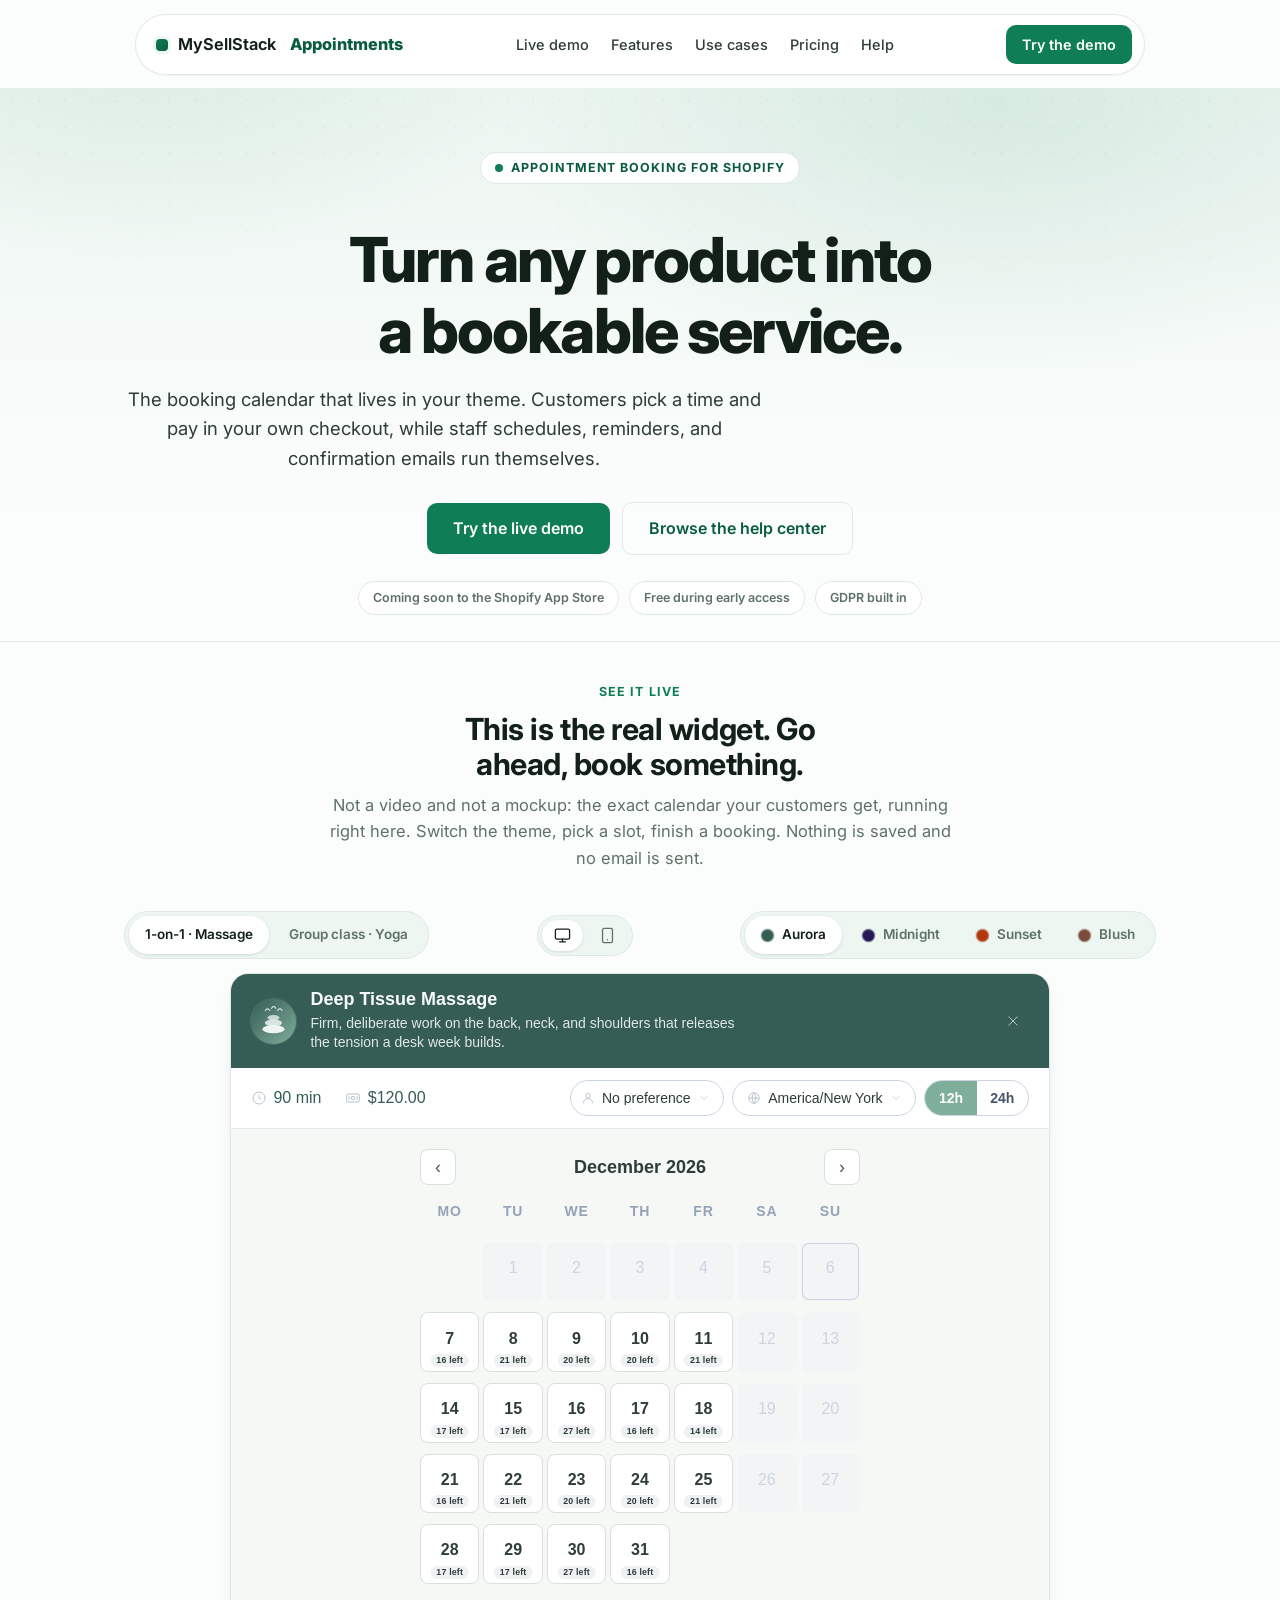
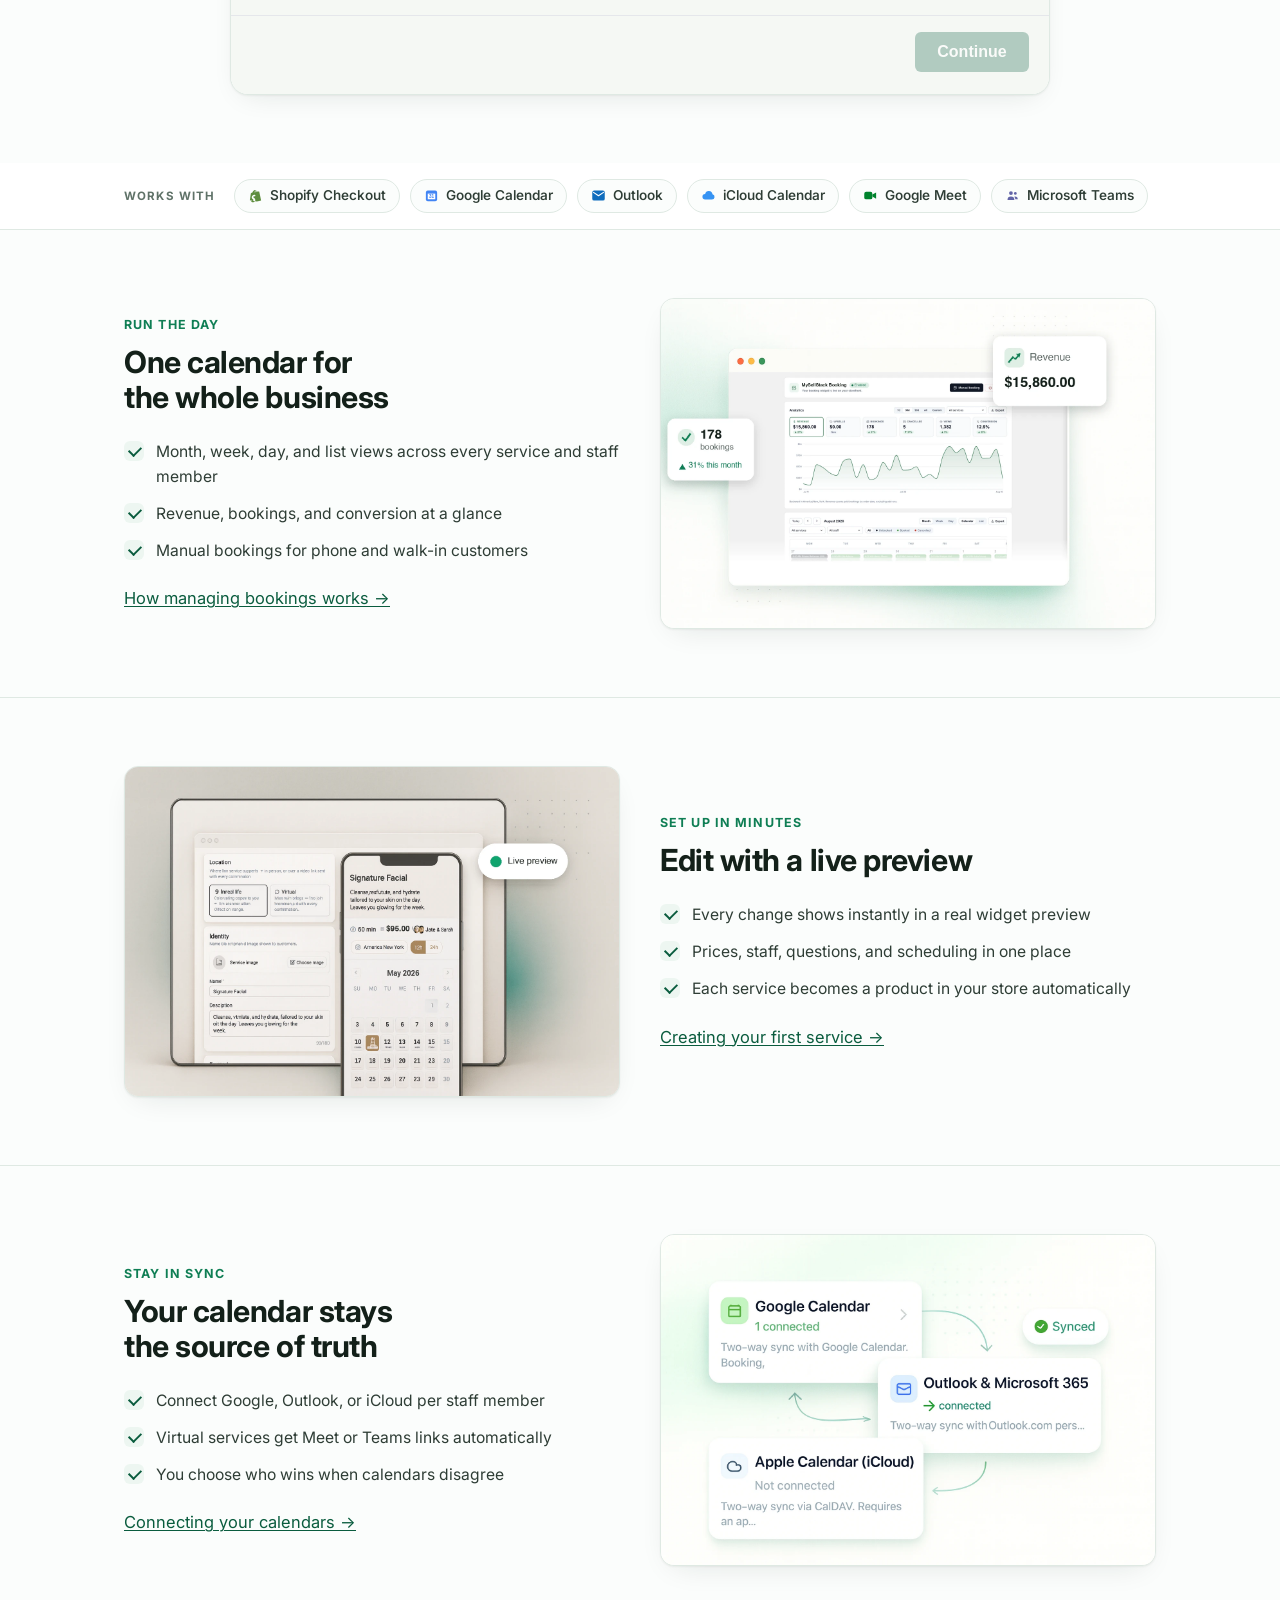
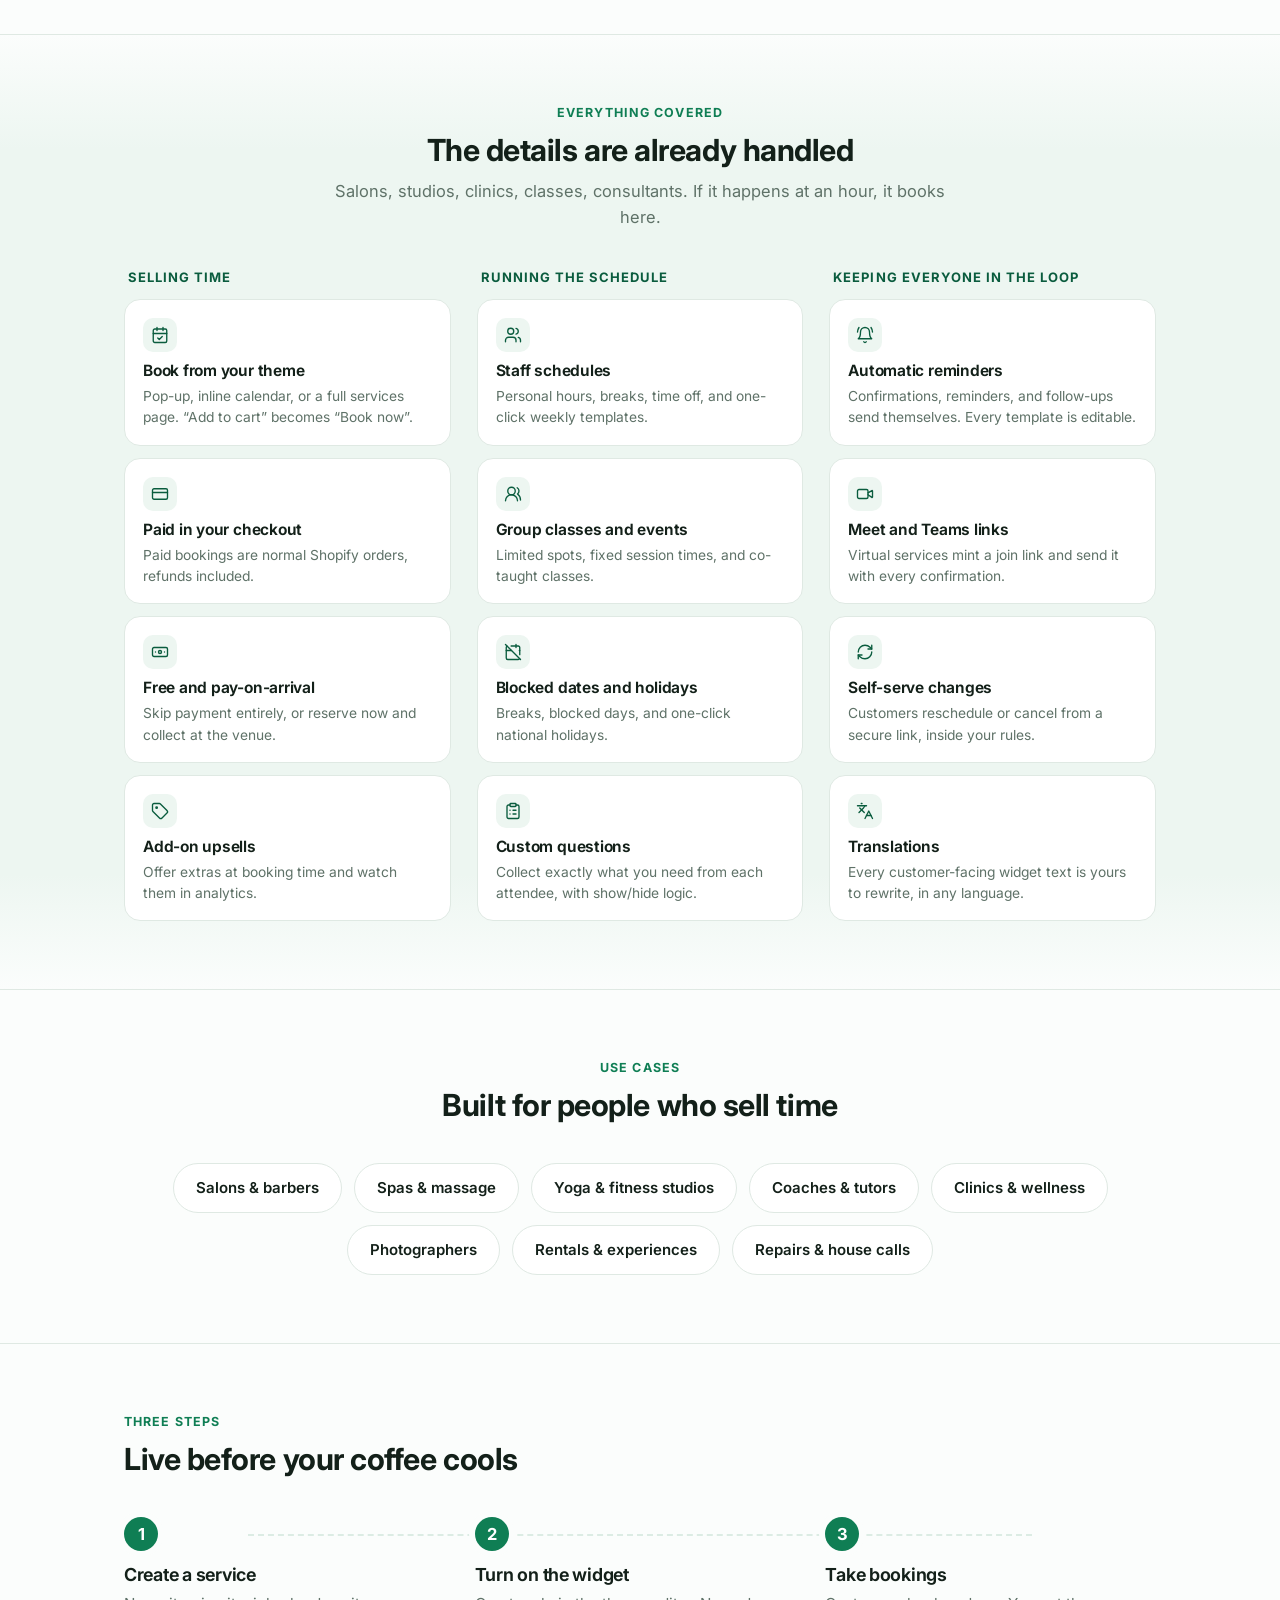
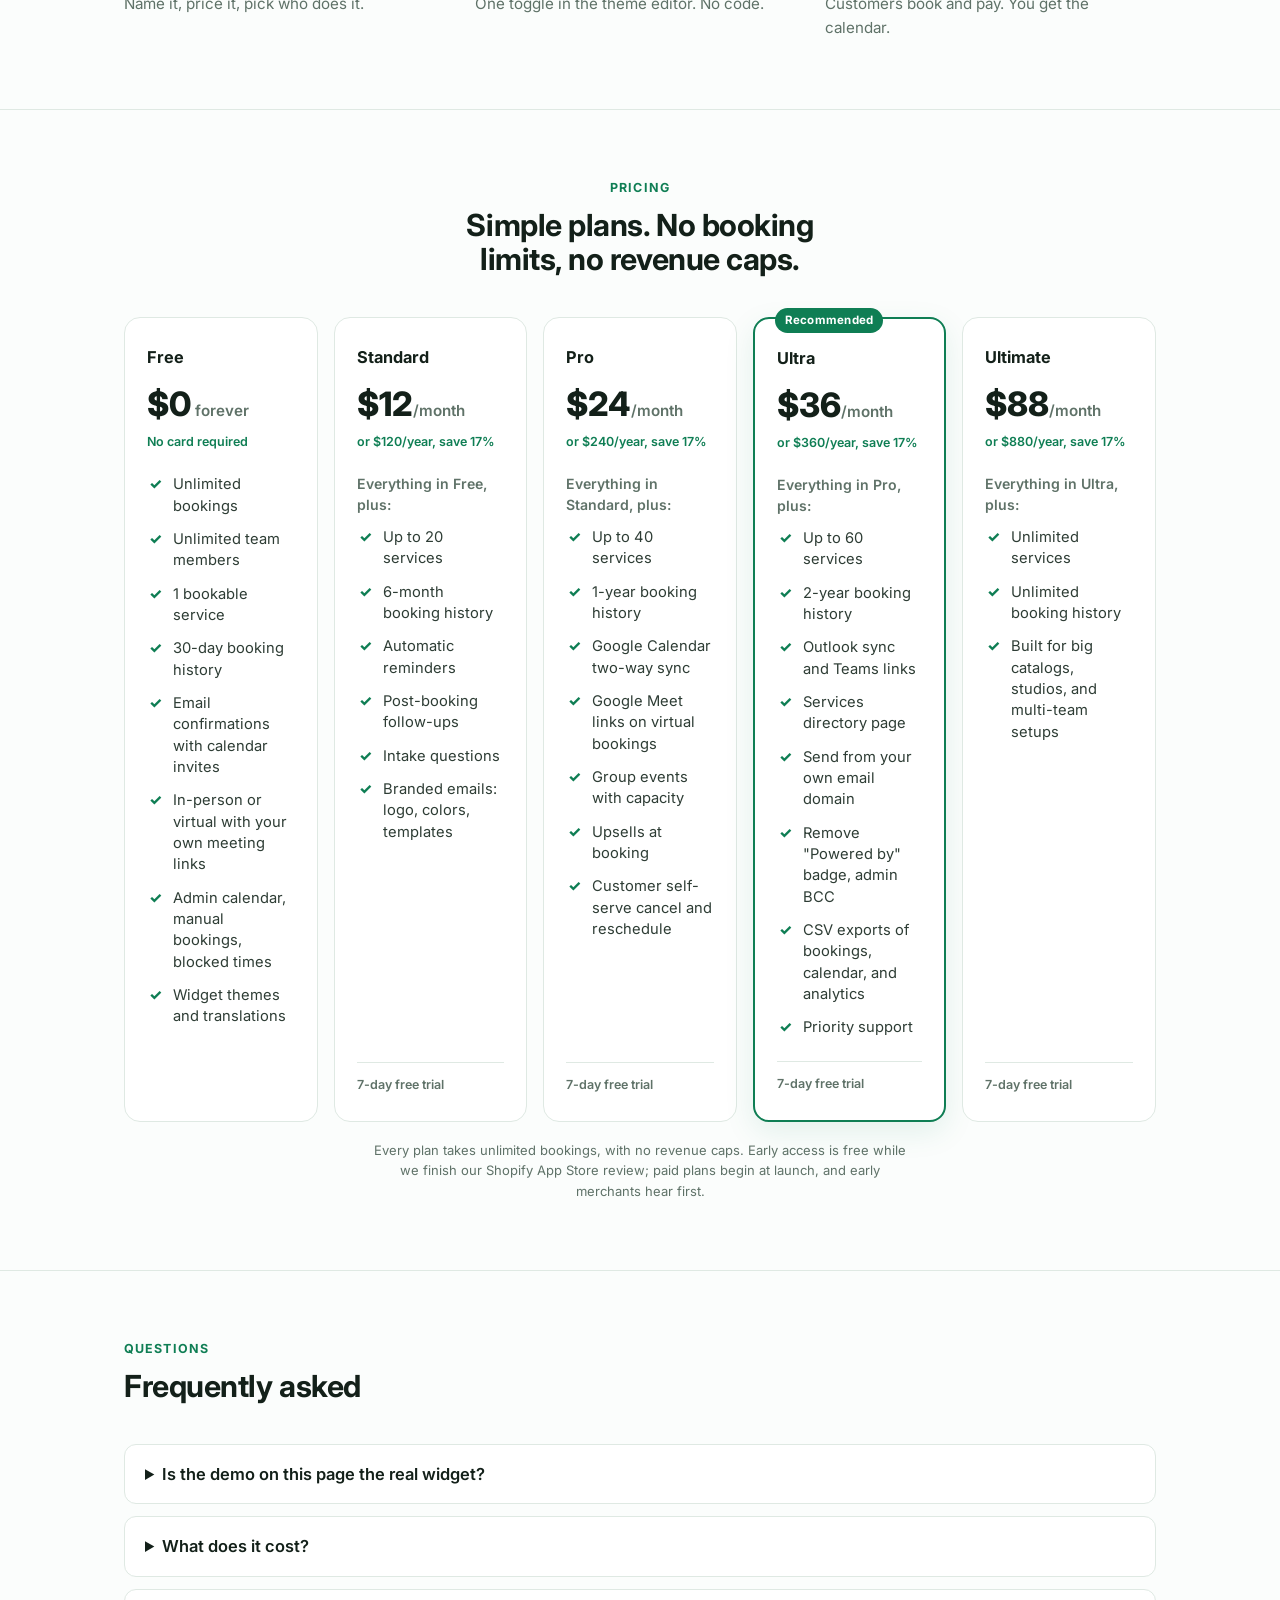
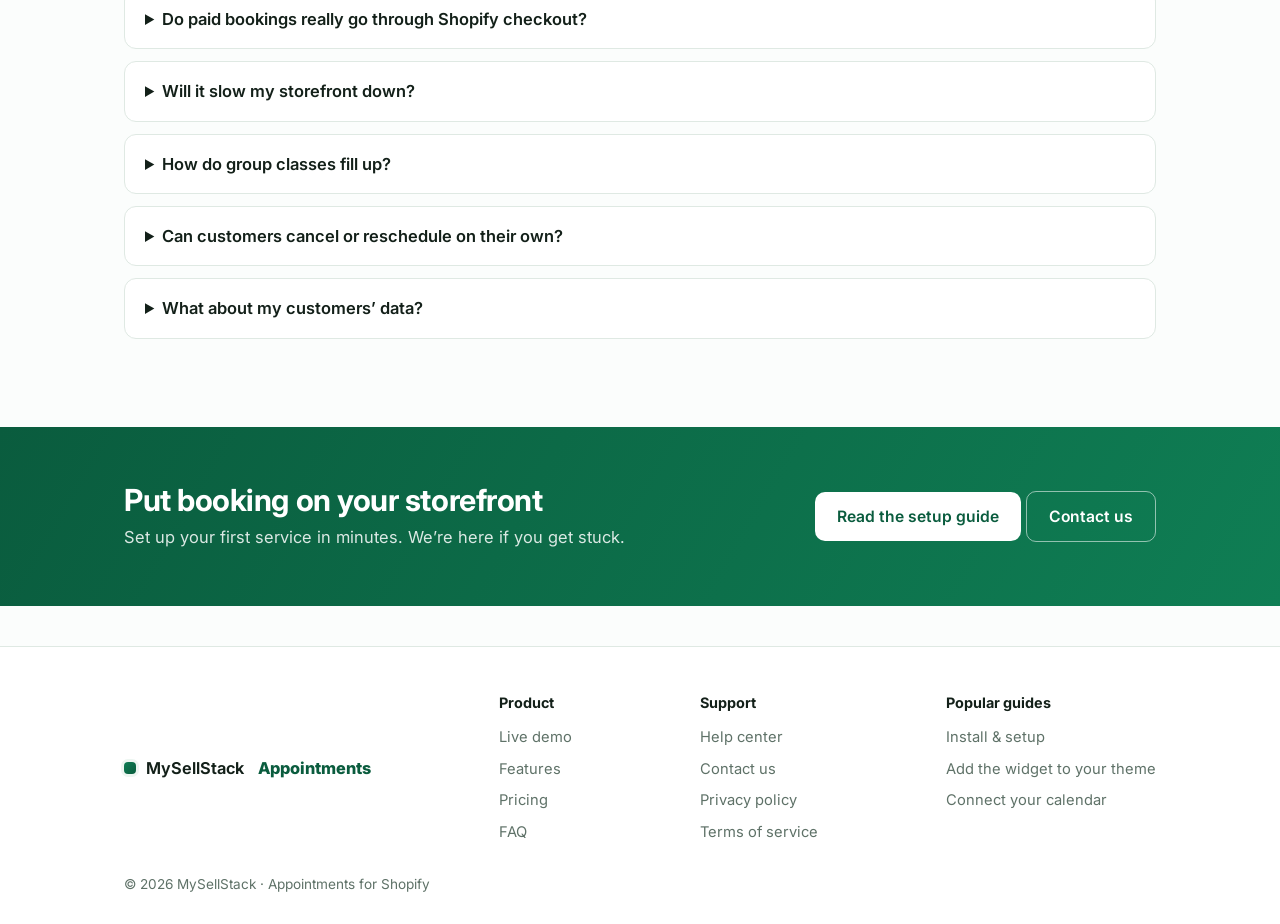
==== index.html @ ba2e63ad "Center the plans note; link Terms of service in every footer Co-Authored-By: Claude Fable 5 <noreply" ====
<!doctype html>
<html lang="en">
<head>
  <meta charset="utf-8">
  <meta name="viewport" content="width=device-width, initial-scale=1">
  <title>MySellStack Appointments · Appointment booking for Shopify</title>
  <meta name="description" content="Take appointment bookings right on your Shopify storefront. Try the live booking widget, switch themes, and see how services, staff, and reminders work together.">
  <meta property="og:type" content="website">
  <meta property="og:title" content="MySellStack Appointments · Appointment booking for Shopify">
  <meta property="og:description" content="Turn any product into a bookable service. Try the real booking widget live, right on the homepage.">
  <meta property="og:url" content="https://mysellstack.com/">
  <meta property="og:image" content="https://mysellstack.com/assets/home-hero-scene.webp">
  <meta name="twitter:card" content="summary_large_image">
  <link rel="icon" href="data:image/svg+xml,%3Csvg xmlns='http://www.w3.org/2000/svg' viewBox='0 0 64 64'%3E%3Crect width='64' height='64' rx='14' fill='%230f7e54'/%3E%3Crect x='14' y='16' width='36' height='34' rx='6' fill='white'/%3E%3Cpath d='M14 22a6 6 0 0 1 6-6h24a6 6 0 0 1 6 6v6H14z' fill='%23dcece4'/%3E%3Crect x='22' y='11' width='4' height='9' rx='2' fill='white'/%3E%3Crect x='38' y='11' width='4' height='9' rx='2' fill='white'/%3E%3Ccircle cx='36.5' cy='42.5' r='7.5' fill='%230f7e54'/%3E%3Cpath d='M32.8 42.6l2.6 2.6 4.6-5' stroke='white' stroke-width='2.4' stroke-linecap='round' stroke-linejoin='round' fill='none'/%3E%3C/svg%3E">
  <link rel="preconnect" href="https://fonts.googleapis.com">
  <link rel="preconnect" href="https://fonts.gstatic.com" crossorigin>
  <link rel="stylesheet" href="https://fonts.googleapis.com/css2?family=Inter:wght@400;500;650;700;800&display=swap">
  <script>document.documentElement.classList.add("js");</script>
  <link rel="stylesheet" href="css/site.css?v=2">
</head>
<body class="v3">

<header class="pill-nav" id="top">
  <div class="pill-nav-inner">
    <a class="brand" href="index.html"><span class="brand-dot"></span>MySellStack&nbsp;<b>Appointments</b></a>
    <nav class="pill-links">
      <a href="#demo">Live demo</a>
      <a href="#features">Features</a>
      <a href="#use-cases">Use cases</a>
      <a href="#pricing">Pricing</a>
      <a href="help/index.html">Help</a>
    </nav>
    <a class="btn btn-sm" href="#demo">Try the demo</a>
  </div>
</header>

<main>
  <section class="hero hero-center">
    <div class="wrap">
      <span class="eyebrow eyebrow-live"><span class="pulse"></span>Appointment booking for Shopify</span>
      <h1>Turn any product into<br>a bookable service.</h1>
      <p class="lede">
        The booking calendar that lives in your theme. Customers pick a time
        and pay in your own checkout, while staff schedules, reminders, and
        confirmation emails run themselves.
      </p>
      <div class="cta-row cta-center">
        <a class="btn btn-lg" href="#demo">Try the live demo</a>
        <a class="btn btn-ghost btn-lg" href="help/index.html">Browse the help center</a>
      </div>
      <div class="badge-row">
        <span class="badge-chip">Coming soon to the Shopify App Store</span>
        <span class="badge-chip">Free during early access</span>
        <span class="badge-chip">GDPR built in</span>
      </div>
    </div>
  </section>

  <section class="section demo-section" id="demo">
    <div class="wrap">
      <div class="section-head section-head-center reveal">
        <div class="kicker">See it live</div>
        <h2>This is the real widget. Go ahead, book something.</h2>
        <p>Not a video and not a mockup: the exact calendar your customers
           get, running right here. Switch the theme, pick a slot, finish a
           booking. Nothing is saved and no email is sent.</p>
      </div>

      <div class="demo-controls reveal">
        <div class="demo-tabs" role="group" aria-label="Demo service">
          <button type="button" class="demo-tab is-active" aria-pressed="true" data-demo-product="15000934023279">
            1-on-1 · Massage
          </button>
          <button type="button" class="demo-tab" aria-pressed="false" data-demo-product="14988618661999">
            Group class · Yoga
          </button>
        </div>
        <div class="view-toggle" role="group" aria-label="Preview width">
          <button type="button" class="view-btn is-active" aria-pressed="true" aria-label="Desktop width" data-demo-view="desktop">
            <svg viewBox="0 0 24 24" fill="none" stroke="currentColor" stroke-width="1.8" stroke-linecap="round" stroke-linejoin="round"><rect x="2" y="3" width="20" height="14" rx="2"/><path d="M8 21h8M12 17v4"/></svg>
          </button>
          <button type="button" class="view-btn" aria-pressed="false" aria-label="Phone width" data-demo-view="mobile">
            <svg viewBox="0 0 24 24" fill="none" stroke="currentColor" stroke-width="1.8" stroke-linecap="round" stroke-linejoin="round"><rect x="5" y="2" width="14" height="20" rx="2"/><path d="M12 18h.01"/></svg>
          </button>
        </div>
        <div class="demo-themes" role="group" aria-label="Widget theme">
          <button type="button" class="theme-pill is-active" aria-pressed="true" data-demo-theme="aurora">
            <span class="swatch" style="background:#355C55"></span>Aurora
          </button>
          <button type="button" class="theme-pill" aria-pressed="false" data-demo-theme="midnight">
            <span class="swatch" style="background:#251A55"></span>Midnight
          </button>
          <button type="button" class="theme-pill" aria-pressed="false" data-demo-theme="sunset">
            <span class="swatch" style="background:#B4380D"></span>Sunset
          </button>
          <button type="button" class="theme-pill" aria-pressed="false" data-demo-theme="blush">
            <span class="swatch" style="background:#7A4A3B"></span>Blush
          </button>
        </div>
      </div>

      <div class="demo-stage reveal" id="demo-stage">
        <noscript><p class="demo-note" style="padding:40px 20px">The live demo
           needs JavaScript. Everything else on this page works without it.</p></noscript>
        <iframe id="demo-frame" src="demo/frame.html?theme=aurora&amp;product=15000934023279"
          title="Live booking widget demo" loading="lazy" scrolling="no"></iframe>
      </div>
    </div>
  </section>

  <div class="trust">
    <div class="wrap trust-row">
      <span class="trust-label">Works with</span>
      <span class="chip"><svg viewBox="0 0 24 24" fill="#5E8E3E"><path d="M15.5 5.5c-.2-.1-.4-.1-.6 0l-.9.3C13.6 4.2 12.6 3 11.2 3 9.1 3 7.6 5.3 7 7.3l-1.8.6c-.5.2-.6.3-.7.9L3 19.5 14.3 21.7 21 20 18 5.9c0-.2-.2-.4-.5-.4h-.7l-1.3.1zM12.9 6.2l-1.6.5c.3-1 .9-2.1 1.6-2.1.3 0 .5.2.7.5-.3.3-.5.7-.7 1.1zm-1.7-1.7c.2-.2.4-.3.6-.3.9 0 1.4.9 1.7 2.2l-2.9.9c.1-1 .3-2.1.6-2.8zM12 11.2l-.8 2.5s-.7-.4-1.6-.3c-1.3.1-1.3.9-1.3 1.1 0 1.2 3.2 1.7 3.4 4.5.1 2.2-1.2 3.7-3.1 3.9-2.3.1-3.5-1.2-3.5-1.2l.5-2.1s1.3 1 2.3.9c.7 0 .9-.6.9-.9 0-1.6-2.6-1.7-2.8-4.3-.1-2.2 1.3-4.4 4.4-4.6 1.2-.1 1.6.5 1.6.5z"/></svg>Shopify Checkout</span>
      <span class="chip"><svg viewBox="0 0 24 24"><rect x="3" y="4" width="18" height="17" rx="3" fill="#4285F4"/><rect x="6" y="9" width="12" height="9" fill="#fff"/><text x="12" y="16.4" font-family="Arial, sans-serif" font-size="7.4" font-weight="bold" fill="#4285F4" text-anchor="middle">31</text></svg>Google Calendar</span>
      <span class="chip"><svg viewBox="0 0 24 24"><rect x="2" y="4" width="20" height="16" rx="3" fill="#0F6CBD"/><path d="m4 7 8 5.5L20 7" stroke="#fff" stroke-width="1.7" fill="none" stroke-linecap="round" stroke-linejoin="round"/></svg>Outlook</span>
      <span class="chip"><svg viewBox="0 0 24 24" fill="#3693F3"><path d="M18.4 10.1A6 6 0 0 0 6.6 9.4 4.5 4.5 0 0 0 7 18.4h10.5a4.2 4.2 0 0 0 .9-8.3z"/></svg>iCloud Calendar</span>
      <span class="chip"><svg viewBox="0 0 24 24"><rect x="2" y="6" width="13" height="12" rx="3" fill="#00832D"/><path d="M15 10.5 21 7v10l-6-3.5z" fill="#00832D"/></svg>Google Meet</span>
      <span class="chip"><svg viewBox="0 0 24 24" fill="#6264A7"><circle cx="9.5" cy="8" r="3"/><circle cx="16.5" cy="8.6" r="2.2"/><path d="M4 19a5.5 5.5 0 0 1 11 0zM15.9 13.5a4.6 4.6 0 0 1 4.6 4.6h-4a7 7 0 0 0-1.6-4.2 4.6 4.6 0 0 1 1-.4z"/></svg>Microsoft Teams</span>
    </div>
  </div>

  <section class="section" id="tour">
    <div class="wrap grid-2 reveal">
      <div>
        <div class="kicker">Run the day</div>
        <h2>One calendar for the whole business</h2>
        <ul class="checks">
          <li>Month, week, day, and list views across every service and staff member</li>
          <li>Revenue, bookings, and conversion at a glance</li>
          <li>Manual bookings for phone and walk-in customers</li>
        </ul>
        <p><a href="help/manage-bookings.html">How managing bookings works →</a></p>
      </div>
      <figure class="shot">
        <img src="assets/home-dashboard-scene.webp" alt="The admin dashboard in a browser window showing revenue analytics, with floating revenue and bookings stat cards" width="1536" height="1024" loading="lazy">
      </figure>
    </div>
  </section>

  <section class="section">
    <div class="wrap grid-2 reveal">
      <figure class="shot">
        <img src="assets/home-editor-scene.webp" alt="The service editor with the live storefront preview shown on a phone beside it" width="1536" height="1024" loading="lazy">
      </figure>
      <div>
        <div class="kicker">Set up in minutes</div>
        <h2>Edit with a live preview</h2>
        <ul class="checks">
          <li>Every change shows instantly in a real widget preview</li>
          <li>Prices, staff, questions, and scheduling in one place</li>
          <li>Each service becomes a product in your store automatically</li>
        </ul>
        <p><a href="help/create-a-service.html">Creating your first service →</a></p>
      </div>
    </div>
  </section>

  <section class="section">
    <div class="wrap grid-2 reveal">
      <div>
        <div class="kicker">Stay in sync</div>
        <h2>Your calendar stays the source of truth</h2>
        <ul class="checks">
          <li>Connect Google, Outlook, or iCloud per staff member</li>
          <li>Virtual services get Meet or Teams links automatically</li>
          <li>You choose who wins when calendars disagree</li>
        </ul>
        <p><a href="help/connect-calendars.html">Connecting your calendars →</a></p>
      </div>
      <figure class="shot">
        <img src="assets/home-integrations-scene.webp" alt="Google, Microsoft and Apple calendar connection cards linked by two-way sync arrows" width="1536" height="1024" loading="lazy">
      </figure>
    </div>
  </section>

  <section class="section section-tinted" id="features">
    <div class="wrap">
      <div class="section-head section-head-center reveal">
        <div class="kicker">Everything covered</div>
        <h2>The details are already handled</h2>
        <p>Salons, studios, clinics, classes, consultants. If it happens at an
           hour, it books here.</p>
      </div>
      <div class="tile-groups reveal">
        <div class="tile-group">
          <h3 class="group-title">Selling time</h3>
          <div class="tile"><span class="t-icon"><svg viewBox="0 0 24 24" fill="none" stroke="currentColor" stroke-width="1.8" stroke-linecap="round" stroke-linejoin="round"><rect x="3" y="4" width="18" height="18" rx="2"/><path d="M16 2v4M8 2v4M3 10h18"/><path d="m9 16 2 2 4-4"/></svg></span><h3>Book from your theme</h3><p>Pop-up, inline calendar, or a full services page. “Add to cart” becomes “Book now”.</p></div>
          <div class="tile"><span class="t-icon"><svg viewBox="0 0 24 24" fill="none" stroke="currentColor" stroke-width="1.8" stroke-linecap="round" stroke-linejoin="round"><rect x="2" y="5" width="20" height="14" rx="2"/><path d="M2 10h20"/></svg></span><h3>Paid in your checkout</h3><p>Paid bookings are normal Shopify orders, refunds included.</p></div>
          <div class="tile"><span class="t-icon"><svg viewBox="0 0 24 24" fill="none" stroke="currentColor" stroke-width="1.8" stroke-linecap="round" stroke-linejoin="round"><rect x="2" y="6" width="20" height="12" rx="2"/><circle cx="12" cy="12" r="2"/><path d="M6 12h.01M18 12h.01"/></svg></span><h3>Free and pay-on-arrival</h3><p>Skip payment entirely, or reserve now and collect at the venue.</p></div>
          <div class="tile"><span class="t-icon"><svg viewBox="0 0 24 24" fill="none" stroke="currentColor" stroke-width="1.8" stroke-linecap="round" stroke-linejoin="round"><path d="M12.586 2.586A2 2 0 0 0 11.172 2H4a2 2 0 0 0-2 2v7.172a2 2 0 0 0 .586 1.414l8.704 8.704a2.426 2.426 0 0 0 3.42 0l6.58-6.58a2.426 2.426 0 0 0 0-3.42z"/><circle cx="7.5" cy="7.5" r="1"/></svg></span><h3>Add-on upsells</h3><p>Offer extras at booking time and watch them in analytics.</p></div>
        </div>
        <div class="tile-group">
          <h3 class="group-title">Running the schedule</h3>
          <div class="tile"><span class="t-icon"><svg viewBox="0 0 24 24" fill="none" stroke="currentColor" stroke-width="1.8" stroke-linecap="round" stroke-linejoin="round"><path d="M16 21v-2a4 4 0 0 0-4-4H6a4 4 0 0 0-4 4v2"/><circle cx="9" cy="7" r="4"/><path d="M22 21v-2a4 4 0 0 0-3-3.87M16 3.13a4 4 0 0 1 0 7.75"/></svg></span><h3>Staff schedules</h3><p>Personal hours, breaks, time off, and one-click weekly templates.</p></div>
          <div class="tile"><span class="t-icon"><svg viewBox="0 0 24 24" fill="none" stroke="currentColor" stroke-width="1.8" stroke-linecap="round" stroke-linejoin="round"><path d="M18 21a8 8 0 0 0-16 0"/><circle cx="10" cy="8" r="5"/><path d="M22 20c0-3.37-2-6.5-4-8a5 5 0 0 0-.45-8.3"/></svg></span><h3>Group classes and events</h3><p>Limited spots, fixed session times, and co-taught classes.</p></div>
          <div class="tile"><span class="t-icon"><svg viewBox="0 0 24 24" fill="none" stroke="currentColor" stroke-width="1.8" stroke-linecap="round" stroke-linejoin="round"><path d="M4.2 4.2A2 2 0 0 0 3 6v14a2 2 0 0 0 2 2h14a2 2 0 0 0 1.8-1.2"/><path d="M21 15.5V6a2 2 0 0 0-2-2H9.5"/><path d="M16 2v4M3 10h7M21 10h-.5"/><path d="m2 2 20 20"/></svg></span><h3>Blocked dates and holidays</h3><p>Breaks, blocked days, and one-click national holidays.</p></div>
          <div class="tile"><span class="t-icon"><svg viewBox="0 0 24 24" fill="none" stroke="currentColor" stroke-width="1.8" stroke-linecap="round" stroke-linejoin="round"><rect x="8" y="2" width="8" height="4" rx="1"/><path d="M16 4h2a2 2 0 0 1 2 2v14a2 2 0 0 1-2 2H6a2 2 0 0 1-2-2V6a2 2 0 0 1 2-2h2"/><path d="M12 11h4M12 16h4M8 11h.01M8 16h.01"/></svg></span><h3>Custom questions</h3><p>Collect exactly what you need from each attendee, with show/hide logic.</p></div>
        </div>
        <div class="tile-group">
          <h3 class="group-title">Keeping everyone in the loop</h3>
          <div class="tile"><span class="t-icon"><svg viewBox="0 0 24 24" fill="none" stroke="currentColor" stroke-width="1.8" stroke-linecap="round" stroke-linejoin="round"><path d="M6 8a6 6 0 0 1 12 0c0 7 3 9 3 9H3s3-2 3-9"/><path d="M10.3 21a1.94 1.94 0 0 0 3.4 0"/><path d="M4 2C2.8 3.7 2 5.7 2 8M22 8c0-2.3-.8-4.3-2-6"/></svg></span><h3>Automatic reminders</h3><p>Confirmations, reminders, and follow-ups send themselves. Every template is editable.</p></div>
          <div class="tile"><span class="t-icon"><svg viewBox="0 0 24 24" fill="none" stroke="currentColor" stroke-width="1.8" stroke-linecap="round" stroke-linejoin="round"><path d="m16 13 5.2 3.5a.5.5 0 0 0 .8-.42V7.87a.5.5 0 0 0-.75-.43L16 10.5"/><rect x="2" y="6" width="14" height="12" rx="2"/></svg></span><h3>Meet and Teams links</h3><p>Virtual services mint a join link and send it with every confirmation.</p></div>
          <div class="tile"><span class="t-icon"><svg viewBox="0 0 24 24" fill="none" stroke="currentColor" stroke-width="1.8" stroke-linecap="round" stroke-linejoin="round"><path d="M3 12a9 9 0 0 1 9-9 9.75 9.75 0 0 1 6.74 2.74L21 8"/><path d="M21 3v5h-5"/><path d="M21 12a9 9 0 0 1-9 9 9.75 9.75 0 0 1-6.74-2.74L3 16"/><path d="M8 16H3v5"/></svg></span><h3>Self-serve changes</h3><p>Customers reschedule or cancel from a secure link, inside your rules.</p></div>
          <div class="tile"><span class="t-icon"><svg viewBox="0 0 24 24" fill="none" stroke="currentColor" stroke-width="1.8" stroke-linecap="round" stroke-linejoin="round"><path d="m5 8 6 6"/><path d="m4 14 6-6 2-3"/><path d="M2 5h12"/><path d="M7 2h1"/><path d="m22 22-5-10-5 10"/><path d="M14 18h6"/></svg></span><h3>Translations</h3><p>Every customer-facing widget text is yours to rewrite, in any language.</p></div>
        </div>
      </div>
    </div>
  </section>

  <section class="section" id="use-cases">
    <div class="wrap">
      <div class="section-head section-head-center reveal">
        <div class="kicker">Use cases</div>
        <h2>Built for people who sell time</h2>
      </div>
      <div class="case-grid reveal">
        <span class="case-chip">Salons &amp; barbers</span>
        <span class="case-chip">Spas &amp; massage</span>
        <span class="case-chip">Yoga &amp; fitness studios</span>
        <span class="case-chip">Coaches &amp; tutors</span>
        <span class="case-chip">Clinics &amp; wellness</span>
        <span class="case-chip">Photographers</span>
        <span class="case-chip">Rentals &amp; experiences</span>
        <span class="case-chip">Repairs &amp; house calls</span>
      </div>
    </div>
  </section>

  <section class="section" id="how">
    <div class="wrap">
      <div class="section-head reveal">
        <div class="kicker">Three steps</div>
        <h2>Live before your coffee cools</h2>
      </div>
      <div class="steps reveal">
        <div class="step">
          <span class="n"></span>
          <h3>Create a service</h3>
          <p>Name it, price it, pick who does it.</p>
        </div>
        <div class="step">
          <span class="n"></span>
          <h3>Turn on the widget</h3>
          <p>One toggle in the theme editor. No code.</p>
        </div>
        <div class="step">
          <span class="n"></span>
          <h3>Take bookings</h3>
          <p>Customers book and pay. You get the calendar.</p>
        </div>
      </div>
    </div>
  </section>

  <section class="section" id="pricing">
    <div class="wrap">
      <div class="section-head section-head-center reveal">
        <div class="kicker">Pricing</div>
        <h2>Simple plans. No booking limits, no revenue caps.</h2>
      </div>
      <div class="plans-grid reveal">
        <div class="plan-card">
          <div class="plan-name">Free</div>
          <div class="plan-price">$0<span> forever</span></div>
          <div class="plan-annual">No card required</div>
          <ul class="plan-list">
            <li>Unlimited bookings</li>
            <li>Unlimited team members</li>
            <li>1 bookable service</li>
            <li>30-day booking history</li>
            <li>Email confirmations with calendar invites</li>
            <li>In-person or virtual with your own meeting links</li>
            <li>Admin calendar, manual bookings, blocked times</li>
            <li>Widget themes and translations</li>
          </ul>
        </div>
        <div class="plan-card">
          <div class="plan-name">Standard</div>
          <div class="plan-price">$12<span>/month</span></div>
          <div class="plan-annual">or $120/year, save 17%</div>
          <ul class="plan-list">
            <li class="plan-inherit">Everything in Free, plus:</li>
            <li>Up to 20 services</li>
            <li>6-month booking history</li>
            <li>Automatic reminders</li>
            <li>Post-booking follow-ups</li>
            <li>Intake questions</li>
            <li>Branded emails: logo, colors, templates</li>
          </ul>
          <div class="plan-trial">7-day free trial</div>
        </div>
        <div class="plan-card">
          <div class="plan-name">Pro</div>
          <div class="plan-price">$24<span>/month</span></div>
          <div class="plan-annual">or $240/year, save 17%</div>
          <ul class="plan-list">
            <li class="plan-inherit">Everything in Standard, plus:</li>
            <li>Up to 40 services</li>
            <li>1-year booking history</li>
            <li>Google Calendar two-way sync</li>
            <li>Google Meet links on virtual bookings</li>
            <li>Group events with capacity</li>
            <li>Upsells at booking</li>
            <li>Customer self-serve cancel and reschedule</li>
          </ul>
          <div class="plan-trial">7-day free trial</div>
        </div>
        <div class="plan-card plan-featured">
          <div class="plan-tag">Recommended</div>
          <div class="plan-name">Ultra</div>
          <div class="plan-price">$36<span>/month</span></div>
          <div class="plan-annual">or $360/year, save 17%</div>
          <ul class="plan-list">
            <li class="plan-inherit">Everything in Pro, plus:</li>
            <li>Up to 60 services</li>
            <li>2-year booking history</li>
            <li>Outlook sync and Teams links</li>
            <li>Services directory page</li>
            <li>Send from your own email domain</li>
            <li>Remove "Powered by" badge, admin BCC</li>
            <li>CSV exports of bookings, calendar, and analytics</li>
            <li>Priority support</li>
          </ul>
          <div class="plan-trial">7-day free trial</div>
        </div>
        <div class="plan-card">
          <div class="plan-name">Ultimate</div>
          <div class="plan-price">$88<span>/month</span></div>
          <div class="plan-annual">or $880/year, save 17%</div>
          <ul class="plan-list">
            <li class="plan-inherit">Everything in Ultra, plus:</li>
            <li>Unlimited services</li>
            <li>Unlimited booking history</li>
            <li>Built for big catalogs, studios, and multi-team setups</li>
          </ul>
          <div class="plan-trial">7-day free trial</div>
        </div>
      </div>
      <p class="plans-note reveal">Every plan takes unlimited bookings, with no
         revenue caps. Early access is free while we finish our Shopify App
         Store review; paid plans begin at launch, and early merchants hear
         first.</p>
    </div>
  </section>

  <section class="section" id="faq">
    <div class="wrap">
      <div class="section-head reveal">
        <div class="kicker">Questions</div>
        <h2>Frequently asked</h2>
      </div>
      <details>
        <summary>Is the demo on this page the real widget?</summary>
        <p>Yes. It is the exact JavaScript bundle our theme extension ships to
        storefronts, running against sample data instead of a live shop. What
        you see is what your customers get.</p>
      </details>
      <details>
        <summary>What does it cost?</summary>
        <p>Free covers one service with unlimited bookings and 30 days of
        history. Standard ($12/month) raises that to 20 services with
        reminders and branded emails; Pro ($24/month) to 40 services with
        Google Calendar sync, Meet links, group events, and upsells; Ultra
        ($36/month) to 60 services with Outlook and Teams, your own sending
        domain, and CSV exports. Ultimate ($88/month) removes the limits:
        unlimited services and unlimited history. Paid plans carry a 7-day
        free trial, charges land on your regular Shopify invoice, and no plan
        caps your bookings or your revenue. During early access everything is
        free.</p>
      </details>
      <details>
        <summary>Do paid bookings really go through Shopify checkout?</summary>
        <p>Yes. A paid service books through your store’s own checkout, so
        taxes, payment methods, discounts, and order history work the way they
        already do. Free and pay-on-arrival services book instantly without
        payment.</p>
      </details>
      <details>
        <summary>Will it slow my storefront down?</summary>
        <p>No. The widget ships in a Shopify theme app extension served from
        Shopify’s CDN, and its script loads deferred so it never blocks your
        page from rendering. Booking UI appears only on booking pages.</p>
      </details>
      <details>
        <summary>How do group classes fill up?</summary>
        <p>You set the capacity per class. Slots show how many places are
        left, stop selling when full, and can run at fixed times with one or
        several teachers.</p>
      </details>
      <details>
        <summary>Can customers cancel or reschedule on their own?</summary>
        <p>On the Pro, Ultra, and Ultimate plans, every booking email links to a
        secure page where the customer can reschedule or cancel within the
        notice windows you set. On any plan, you can reschedule or cancel any
        booking from the admin yourself.</p>
      </details>
      <details>
        <summary>What about my customers’ data?</summary>
        <p>Booking data is processed only to run your bookings. It is never
        sold and never used for advertising. Erasure requests, retention
        limits, and encrypted backups are built in. Read the
        <a href="https://appointments.mysellstack.com/privacy">privacy policy</a>.</p>
      </details>
    </div>
  </section>

  <section class="cta-band">
    <div class="wrap cta-inner">
      <div>
        <h2>Put booking on your storefront</h2>
        <p>Set up your first service in minutes. We’re here if you get stuck.</p>
      </div>
      <div class="cta-row">
        <a class="btn btn-invert" href="help/install-and-setup.html">Read the setup guide</a>
        <a class="btn btn-outline" href="help/index.html#contact">Contact us</a>
      </div>
    </div>
  </section>
</main>

<footer class="site-foot">
  <div class="wrap foot-grid">
    <a class="brand" href="index.html"><span class="brand-dot"></span>MySellStack&nbsp;<b>Appointments</b></a>
    <nav aria-label="Product">
      <strong>Product</strong>
      <a href="#demo">Live demo</a>
      <a href="#features">Features</a>
      <a href="#pricing">Pricing</a>
      <a href="#faq">FAQ</a>
    </nav>
    <nav aria-label="Support">
      <strong>Support</strong>
      <a href="help/index.html">Help center</a>
      <a href="help/index.html#contact">Contact us</a>
      <a href="https://appointments.mysellstack.com/privacy">Privacy policy</a>
      <a href="https://appointments.mysellstack.com/terms">Terms of service</a>
    </nav>
    <nav aria-label="Guides">
      <strong>Popular guides</strong>
      <a href="help/install-and-setup.html">Install &amp; setup</a>
      <a href="help/add-widget-to-theme.html">Add the widget to your theme</a>
      <a href="help/connect-calendars.html">Connect your calendar</a>
    </nav>
  </div>
  <div class="wrap small-print">© 2026 MySellStack · Appointments for Shopify</div>
</footer>

<script>
(function () {
  "use strict";
  // ---- scroll-reveal (skipped entirely under reduced motion) ----
  var motionOK = !window.matchMedia("(prefers-reduced-motion: reduce)").matches;
  var pending = Array.prototype.slice.call(document.querySelectorAll(".reveal"));
  function show(el) {
    el.classList.add("in");
    var i = pending.indexOf(el);
    if (i !== -1) pending.splice(i, 1);
  }
  if (motionOK && "IntersectionObserver" in window) {
    // Held on window: an observer referenced only by a closure can be
    // collected after its first batch, silently freezing every reveal.
    window.__mssRevealIO = new IntersectionObserver(function (entries) {
      entries.forEach(function (e) {
        if (e.isIntersecting) {
          show(e.target);
          window.__mssRevealIO.unobserve(e.target);
        }
      });
    }, { rootMargin: "0px 0px -8% 0px", threshold: 0.05 });
    pending.slice().forEach(function (el) { window.__mssRevealIO.observe(el); });
    // Scroll-driven belt: if the observer ever goes quiet, anything
    // that has entered the viewport still reveals.
    var ticking = false;
    var sweep = function () {
      ticking = false;
      var limit = window.innerHeight * 0.94;
      pending.slice().forEach(function (el) {
        var r = el.getBoundingClientRect();
        if (r.top < limit && r.bottom > 0) show(el);
      });
      if (!pending.length) window.removeEventListener("scroll", onReveal);
    };
    var onReveal = function () {
      if (!ticking) { ticking = true; requestAnimationFrame(sweep); }
    };
    window.addEventListener("scroll", onReveal, { passive: true });
    sweep();
  } else {
    pending.slice().forEach(show);
  }

  // ---- pill nav elevation on scroll ----
  var nav = document.querySelector(".pill-nav");
  var onScroll = function () {
    nav.classList.toggle("scrolled", window.scrollY > 8);
  };
  window.addEventListener("scroll", onScroll, { passive: true });
  onScroll();

  // ---- demo controls ----
  var demo = { theme: "aurora", product: "15000934023279" };
  var frame = document.getElementById("demo-frame");
  function activate(group, btn) {
    group.forEach(function (b) {
      b.classList.toggle("is-active", b === btn);
      b.setAttribute("aria-pressed", b === btn ? "true" : "false");
    });
  }
  function reloadFrame() {
    // location.replace: switching themes must not pollute the browser's
    // back-button history with iframe navigations.
    var url = new URL("demo/frame.html", window.location.href);
    url.searchParams.set("theme", demo.theme);
    url.searchParams.set("product", demo.product);
    frame.classList.add("loading");
    frame.contentWindow.location.replace(url.href);
  }
  frame.addEventListener("load", function () { frame.classList.remove("loading"); });
  window.addEventListener("message", function (e) {
    if (e.data && typeof e.data.bwDemoHeight === "number") {
      frame.style.height = Math.max(420, e.data.bwDemoHeight) + "px";
    }
  });
  var themeBtns = Array.prototype.slice.call(document.querySelectorAll("[data-demo-theme]"));
  themeBtns.forEach(function (btn) {
    btn.addEventListener("click", function () {
      var t = btn.getAttribute("data-demo-theme");
      if (demo.theme === t) return;
      demo.theme = t;
      activate(themeBtns, btn);
      reloadFrame();
    });
  });
  var viewBtns = Array.prototype.slice.call(document.querySelectorAll("[data-demo-view]"));
  viewBtns.forEach(function (btn) {
    btn.addEventListener("click", function () {
      activate(viewBtns, btn);
      document.getElementById("demo-stage").classList.toggle(
        "mobile", btn.getAttribute("data-demo-view") === "mobile");
    });
  });
  var tabBtns = Array.prototype.slice.call(document.querySelectorAll("[data-demo-product]"));
  tabBtns.forEach(function (btn) {
    btn.addEventListener("click", function () {
      var p = btn.getAttribute("data-demo-product");
      if (demo.product === p) return;
      demo.product = p;
      activate(tabBtns, btn);
      reloadFrame();
    });
  });
})();
</script>

</body>
</html>
---- css/site.css ----
/* MySellStack Appointments — site styles.
   Static site, no build step. One file, custom properties, light theme. */

:root {
  --ink: #132019;
  --body: #2e3d35;
  --muted: #5f7268;
  --brand: #0f7e54;
  --brand-deep: #0a5c3e;
  --brand-wash: #edf6f1;
  --wash-deep: #dcece4;
  --line: #dfe9e3;
  --card: #ffffff;
  --bg: #fbfdfc;
  --warn-bg: #fdf6ec;
  --warn-line: #ecd9b8;
  --radius: 14px;
  --shadow: 0 1px 2px rgba(19, 32, 25, 0.05), 0 10px 30px -14px rgba(19, 32, 25, 0.14);
}

* { box-sizing: border-box; margin: 0; padding: 0; }
html { scroll-behavior: smooth; }
@media (prefers-reduced-motion: reduce) {
  html { scroll-behavior: auto; }
}

body {
  font-family: "Inter", system-ui, -apple-system, "Segoe UI", sans-serif;
  color: var(--body);
  background: var(--bg);
  line-height: 1.6;
  font-size: 16.5px;
  -webkit-font-smoothing: antialiased;
}

img { max-width: 100%; height: auto; display: block; }

.wrap { max-width: 1080px; margin: 0 auto; padding: 0 24px; }

h1, h2, h3 { color: var(--ink); line-height: 1.15; text-wrap: balance; letter-spacing: -0.015em; }
h1 { font-size: clamp(2rem, 5vw, 3.1rem); font-weight: 800; }
h2 { font-size: clamp(1.45rem, 3vw, 1.9rem); font-weight: 700; }
h3 { font-size: 1.12rem; font-weight: 650; }

p { max-width: 68ch; }

a { color: var(--brand-deep); text-decoration-thickness: 1px; text-underline-offset: 2px; }
a:hover { color: var(--brand); }

:focus-visible { outline: 3px solid rgba(15, 126, 84, 0.45); outline-offset: 2px; border-radius: 4px; }

/* ---- header ---- */

.site-head {
  position: sticky; top: 0; z-index: 50;
  background: rgba(251, 253, 252, 0.88);
  backdrop-filter: blur(10px);
  border-bottom: 1px solid var(--line);
}
.bar { display: flex; align-items: center; justify-content: space-between; height: 64px; gap: 24px; }
.brand {
  display: flex; align-items: center; gap: 10px;
  font-weight: 650; color: var(--ink); text-decoration: none; font-size: 1.02rem;
  white-space: nowrap;
}
.brand b { color: var(--brand-deep); font-weight: 800; }
.brand-dot {
  width: 12px; height: 12px; border-radius: 4px;
  background: linear-gradient(135deg, var(--brand), var(--brand-deep));
  box-shadow: 0 0 0 3px var(--brand-wash);
}
.nav { display: flex; align-items: center; gap: 22px; }
.nav a { color: var(--body); text-decoration: none; font-size: 0.95rem; font-weight: 500; }
.nav a:hover { color: var(--brand-deep); }

/* ---- buttons ---- */

.btn {
  display: inline-block; background: var(--brand); color: #fff !important;
  padding: 12px 22px; border-radius: 10px; text-decoration: none;
  font-weight: 600; font-size: 0.98rem; border: none; cursor: pointer;
  transition: background 0.15s ease;
}
.btn:hover { background: var(--brand-deep); }
.btn-sm { padding: 8px 16px; font-size: 0.9rem; }
.btn-ghost {
  background: transparent; color: var(--brand-deep) !important;
  border: 1.5px solid var(--line);
}
.btn-ghost:hover { background: var(--brand-wash); }

/* ---- hero ---- */

.hero {
  position: relative;
  background:
    radial-gradient(720px 380px at 78% 4%, rgba(15, 126, 84, 0.10), transparent 70%),
    radial-gradient(560px 300px at 12% -8%, var(--wash-deep), transparent 72%),
    linear-gradient(180deg, var(--brand-wash), var(--bg) 78%);
  padding: 84px 0 64px;
  border-bottom: 1px solid var(--line);
  overflow: hidden;
}
.hero::before {
  content: "";
  position: absolute; inset: 0;
  background-image: radial-gradient(rgba(15, 126, 84, 0.10) 1px, transparent 1px);
  background-size: 26px 26px;
  mask-image: linear-gradient(180deg, rgba(0,0,0,.5), transparent 55%);
  pointer-events: none;
}
.hero .wrap { position: relative; }
.hero-copy { max-width: 660px; }
.eyebrow {
  display: inline-block; font-size: 0.78rem; font-weight: 700;
  letter-spacing: 0.08em; text-transform: uppercase; color: var(--brand-deep);
  background: #fff; border: 1px solid var(--line); border-radius: 999px;
  padding: 5px 14px; margin-bottom: 22px;
}
.hero p.lede, .help-hero p.lede { font-size: 1.16rem; margin: 18px 0 28px; color: var(--body); }
.hero .cta-row { display: flex; gap: 12px; flex-wrap: wrap; align-items: center; }
.hero-note { font-size: 0.88rem; color: var(--muted); margin-top: 14px; }
.frame {
  margin-top: 48px;
  border: 1px solid var(--line); border-radius: 18px; overflow: hidden;
  background: #fff;
  box-shadow: 0 1px 2px rgba(19, 32, 25, 0.05), 0 24px 60px -24px rgba(19, 32, 25, 0.25);
}
.frame img { width: 100%; display: block; }

/* ---- trust strip ---- */

.trust { border-bottom: 1px solid var(--line); background: #fff; }
.trust-row {
  display: flex; align-items: center; gap: 10px; flex-wrap: wrap;
  padding: 16px 24px;
}
.trust-label {
  font-size: 0.72rem; font-weight: 700; letter-spacing: 0.1em;
  text-transform: uppercase; color: var(--muted); margin-right: 8px;
}
.chip {
  display: inline-flex; align-items: center; gap: 7px;
  font-size: 0.85rem; font-weight: 550; color: var(--body);
  background: var(--bg); border: 1px solid var(--line);
  border-radius: 999px; padding: 5px 13px;
}
.chip svg { width: 15px; height: 15px; flex: none; }

/* ---- sections ---- */

.section { padding: 68px 0; }
.section + .section { border-top: 1px solid var(--line); }
.section-head { max-width: 640px; margin-bottom: 40px; }
.section-head p { color: var(--muted); margin-top: 10px; }
.kicker {
  font-size: 0.78rem; font-weight: 700; letter-spacing: 0.09em;
  text-transform: uppercase; color: var(--brand); margin-bottom: 10px;
}

.grid-3 { display: grid; grid-template-columns: repeat(3, 1fr); gap: 20px; }
.grid-2 { display: grid; grid-template-columns: 1fr 1fr; gap: 40px; align-items: center; }

.card {
  background: var(--card); border: 1px solid var(--line);
  border-radius: var(--radius); padding: 26px; box-shadow: var(--shadow);
}
.card h3 { margin-bottom: 8px; }
.card p { font-size: 0.95rem; color: var(--muted); }
.card .tick {
  display: inline-flex; width: 34px; height: 34px; border-radius: 9px;
  background: var(--brand-wash); color: var(--brand-deep);
  align-items: center; justify-content: center; font-weight: 800; margin-bottom: 14px;
}
.feature { transition: transform 0.15s ease, box-shadow 0.15s ease; }
.feature:hover { transform: translateY(-2px); box-shadow: 0 2px 4px rgba(19,32,25,.05), 0 16px 40px -18px rgba(19,32,25,.18); }
.icon {
  display: inline-flex; width: 40px; height: 40px; border-radius: 11px;
  background: var(--brand-wash); color: var(--brand-deep);
  align-items: center; justify-content: center; margin-bottom: 16px;
}
.icon svg { width: 21px; height: 21px; }
.checks { list-style: none; margin: 18px 0 16px; padding: 0; }
.checks li {
  position: relative; padding: 6px 0 6px 32px; font-size: 0.98rem;
}
.checks li::before {
  content: ""; position: absolute; left: 0; top: 8px;
  width: 20px; height: 20px; border-radius: 6px;
  background: var(--brand-wash);
}
.checks li::after {
  content: ""; position: absolute; left: 5px; top: 13px;
  width: 10px; height: 6px;
  border-left: 2px solid var(--brand-deep); border-bottom: 2px solid var(--brand-deep);
  transform: rotate(-45deg);
}

.shot {
  border: 1px solid var(--line); border-radius: var(--radius);
  overflow: hidden; box-shadow: var(--shadow); background: #fff;
}
.shot img { width: 100%; }
figure.shot figcaption {
  font-size: 0.85rem; color: var(--muted);
  padding: 10px 16px; border-top: 1px solid var(--line); background: #fff;
}

/* steps */
.steps { display: grid; grid-template-columns: repeat(3, 1fr); gap: 20px; counter-reset: step; position: relative; }
.steps::before {
  content: ""; position: absolute; top: 17px; left: 12%; right: 12%;
  border-top: 2px dashed var(--wash-deep);
}
.step { counter-increment: step; position: relative; }
.step .n {
  display: inline-flex; width: 34px; height: 34px; border-radius: 999px;
  background: var(--brand); color: #fff; font-weight: 700;
  align-items: center; justify-content: center; margin-bottom: 14px;
  box-shadow: 0 0 0 6px var(--bg);
}
.step .n::before { content: counter(step); }
.step h3 { margin-bottom: 6px; }
.step p { font-size: 0.95rem; color: var(--muted); }

/* ---- CTA band ---- */

.cta-band {
  background: linear-gradient(120deg, var(--brand-deep), var(--brand));
  color: #fff; padding: 56px 0; margin-top: 8px;
}
.cta-inner { display: flex; align-items: center; justify-content: space-between; gap: 28px; flex-wrap: wrap; }
.cta-band h2 { color: #fff; margin-bottom: 6px; }
.cta-band p { color: rgba(255, 255, 255, 0.85); margin: 0; }
.btn-invert { background: #fff; color: var(--brand-deep) !important; }
.btn-invert:hover { background: var(--brand-wash); }
.btn-outline {
  background: transparent; color: #fff !important;
  border: 1.5px solid rgba(255, 255, 255, 0.55);
}
.btn-outline:hover { background: rgba(255, 255, 255, 0.12); }

/* pricing */
.price-card {
  max-width: 460px; text-align: center; margin: 0 auto;
  padding: 40px 34px;
}
.price-card .amount { font-size: 3rem; font-weight: 800; color: var(--ink); }
.price-card ul { list-style: none; margin: 22px 0 26px; text-align: left; }
.price-card li { padding: 7px 0 7px 30px; position: relative; font-size: 0.97rem; }
.price-card li::before {
  content: "✓"; position: absolute; left: 4px; color: var(--brand); font-weight: 800;
}

/* FAQ */
details {
  border: 1px solid var(--line); border-radius: 12px; background: #fff;
  padding: 16px 20px; margin-bottom: 12px;
}
details summary { cursor: pointer; font-weight: 600; color: var(--ink); }
details[open] summary { margin-bottom: 10px; }
details p { font-size: 0.96rem; color: var(--body); }

/* ---- help center ---- */

.help-hero { background: linear-gradient(180deg, var(--brand-wash), var(--bg)); padding: 56px 0 40px; border-bottom: 1px solid var(--line); }
.help-groups { display: grid; grid-template-columns: repeat(3, 1fr); gap: 20px; }
.help-groups .card h2 { font-size: 1.12rem; font-weight: 650; margin-bottom: 8px; }
.help-groups .card ul { list-style: none; margin-top: 6px; }
.help-groups .card li { padding: 6px 0; }
.help-groups .card a { font-size: 0.97rem; font-weight: 500; }

/* article */
.article { max-width: 760px; margin: 0 auto; padding: 48px 24px 80px; }
.crumbs { font-size: 0.88rem; color: var(--muted); margin-bottom: 18px; }
.crumbs a { color: var(--muted); }
.article h1 { font-size: clamp(1.7rem, 4vw, 2.3rem); margin-bottom: 14px; }
.article > p.intro { font-size: 1.08rem; color: var(--body); margin-bottom: 30px; }
.article h2 { margin: 42px 0 14px; font-size: 1.35rem; }
.article p, .article li { margin-bottom: 12px; }
.article ol, .article ul { padding-left: 24px; margin-bottom: 16px; }
.article figure.shot { margin: 22px 0 28px; }
.article code {
  background: var(--brand-wash); border: 1px solid var(--line);
  border-radius: 6px; padding: 1px 7px; font-size: 0.88em;
  font-family: ui-monospace, "SF Mono", Menlo, monospace;
}

.note, .warn {
  border-radius: 12px; padding: 14px 18px; margin: 20px 0; font-size: 0.95rem;
}
.note { background: var(--brand-wash); border: 1px solid var(--wash-deep); }
.warn { background: var(--warn-bg); border: 1px solid var(--warn-line); }
.note strong, .warn strong { color: var(--ink); }

.related { border-top: 1px solid var(--line); margin-top: 48px; padding-top: 22px; }
.related h2 { font-size: 1.05rem; margin: 0 0 10px; }
.related ul { list-style: none; padding: 0; }
.related li { padding: 4px 0; }

/* ---- contact form ---- */

.contact-card { max-width: 640px; }
.field { margin-bottom: 18px; }
.field label { display: block; font-weight: 600; font-size: 0.93rem; color: var(--ink); margin-bottom: 6px; }
.field input, .field textarea, .field select {
  width: 100%; padding: 11px 14px; border: 1.5px solid var(--line);
  border-radius: 10px; font: inherit; font-size: 0.97rem; background: #fff;
  color: var(--body);
}
.field input:focus, .field textarea:focus, .field select:focus {
  outline: none; border-color: var(--brand);
  box-shadow: 0 0 0 3px rgba(15, 126, 84, 0.15);
}
.field .hint { font-size: 0.85rem; color: var(--muted); margin-top: 5px; }
.hp { position: absolute; left: -9999px; opacity: 0; height: 0; overflow: hidden; }

/* ---- footer ---- */

.site-foot { border-top: 1px solid var(--line); background: #fff; padding: 44px 0 34px; margin-top: 40px; }
.foot-grid { display: flex; justify-content: space-between; gap: 32px; flex-wrap: wrap; }
.foot-grid nav { display: flex; flex-direction: column; gap: 8px; }
.foot-grid nav strong { color: var(--ink); font-size: 0.9rem; margin-bottom: 4px; }
.foot-grid nav a { font-size: 0.92rem; color: var(--muted); text-decoration: none; }
.foot-grid nav a:hover { color: var(--brand-deep); }
.small-print { margin-top: 30px; font-size: 0.85rem; color: var(--muted); }

/* ---- responsive ---- */

@media (max-width: 900px) {
  .grid-3, .steps, .help-groups { grid-template-columns: 1fr; }
  .grid-2 { grid-template-columns: 1fr; gap: 24px; }
  .nav a:not(.btn) { display: none; }
  .hero { padding: 48px 0 40px; }
  .section { padding: 48px 0; }
  .steps::before { display: none; }
  .cta-inner { flex-direction: column; text-align: center; }
}

/* =============================================================
   v3 homepage — floating pill nav, centered hero, live demo,
   tile grid, use-case chips, scroll reveals. Help pages keep the
   original .site-head styles above; everything here is scoped to
   the new homepage classes.
   ============================================================= */

body.v3 { padding-top: 88px; }

.pill-nav {
  position: fixed; top: 14px; left: 0; right: 0; z-index: 60;
  pointer-events: none;
}
.pill-nav-inner {
  pointer-events: auto;
  max-width: 1010px; margin: 0 auto;
  display: flex; align-items: center; justify-content: space-between; gap: 18px;
  padding: 10px 12px 10px 20px;
  background: rgba(255, 255, 255, 0.82);
  backdrop-filter: blur(14px); -webkit-backdrop-filter: blur(14px);
  border: 1px solid var(--line); border-radius: 999px;
  box-shadow: 0 1px 2px rgba(19, 32, 25, 0.04);
  transition: box-shadow 200ms ease, background 200ms ease;
}
.pill-nav.scrolled .pill-nav-inner {
  background: rgba(255, 255, 255, 0.94);
  box-shadow: 0 8px 30px -12px rgba(19, 32, 25, 0.22);
}
@media (max-width: 1060px) { .pill-nav-inner { margin: 0 16px; } }
.pill-links { display: flex; gap: 22px; }
.pill-links a {
  color: var(--body); text-decoration: none; font-size: 14.5px; font-weight: 500;
}
.pill-links a:hover { color: var(--brand-deep); }
@media (max-width: 780px) { .pill-links { display: none; } }

.hero-center { text-align: center; padding: 64px 0 26px; }
.hero-center h1 {
  font-size: clamp(38px, 6vw, 62px); font-weight: 800; letter-spacing: -0.03em;
  margin: 18px auto 0; max-width: 820px;
}
.hero-center .lede { max-width: 640px; margin: 20px auto 0; }
.cta-center { justify-content: center; }
.btn-lg { padding: 13px 26px; font-size: 16px; }
.eyebrow-live {
  display: inline-flex; align-items: center; gap: 8px;
}
.pulse {
  width: 8px; height: 8px; border-radius: 50%; background: var(--brand);
  box-shadow: 0 0 0 0 rgba(15, 126, 84, 0.35);
}
@media (prefers-reduced-motion: no-preference) {
  .pulse { animation: bwPulse 2.2s ease-out infinite; }
  @keyframes bwPulse {
    0% { box-shadow: 0 0 0 0 rgba(15, 126, 84, 0.35); }
    70% { box-shadow: 0 0 0 9px rgba(15, 126, 84, 0); }
    100% { box-shadow: 0 0 0 0 rgba(15, 126, 84, 0); }
  }
}
.badge-row {
  display: flex; gap: 10px; justify-content: center; flex-wrap: wrap;
  margin-top: 26px;
}
.badge-chip {
  font-size: 12.5px; font-weight: 600; color: var(--muted);
  background: var(--card); border: 1px solid var(--line);
  border-radius: 999px; padding: 6px 14px;
}

/* ---- live demo ---- */
.demo-section { padding-top: 40px; }
.section-head-center { text-align: center; margin-inline: auto; }
.section-head-center p { margin-inline: auto; }
.demo-controls {
  display: flex; align-items: center; justify-content: space-between;
  gap: 14px; flex-wrap: wrap; margin: 30px 0 14px;
}
.demo-tabs, .demo-themes { display: inline-flex; gap: 4px; flex-wrap: wrap;
  background: var(--brand-wash); border: 1px solid var(--line);
  border-radius: 999px; padding: 4px;
}
.demo-tab, .theme-pill {
  appearance: none; border: none; cursor: pointer; font: inherit;
  font-size: 13.5px; font-weight: 600; color: var(--muted);
  background: transparent; border-radius: 999px; padding: 8px 16px;
  display: inline-flex; align-items: center; gap: 8px; white-space: nowrap;
  transition: background 160ms ease, color 160ms ease, box-shadow 160ms ease;
}
.demo-tab:hover, .theme-pill:hover { color: var(--ink); }
.demo-tab.is-active, .theme-pill.is-active {
  background: var(--card); color: var(--ink);
  box-shadow: 0 1px 3px rgba(19, 32, 25, 0.12);
}
.theme-pill .swatch {
  width: 13px; height: 13px; border-radius: 50%;
  box-shadow: inset 0 0 0 1px rgba(255, 255, 255, 0.35), 0 0 0 1px rgba(19, 32, 25, 0.1);
}
.demo-stage {
  /* The widget fills the stage edge to edge so the stage's radius
     rounds the widget's own header, exactly like a theme section.
     Width is capped near a storefront section's, so the calendar's
     square day cells keep their intended proportions. */
  border: 1px solid var(--line); border-radius: 18px; background: var(--card);
  box-shadow: var(--shadow); padding: 0; overflow: hidden;
  max-width: 820px; margin-inline: auto; min-height: 420px;
  transition: max-width 320ms ease;
}
.demo-stage.mobile { max-width: 400px; }
#demo-frame {
  display: block; width: 100%; height: 640px; border: 0;
  transition: opacity 200ms ease;
}
#demo-frame.loading { opacity: 0.35; }
.view-toggle {
  display: inline-flex; gap: 4px; background: var(--brand-wash);
  border: 1px solid var(--line); border-radius: 999px; padding: 4px;
}
.view-btn {
  appearance: none; border: none; cursor: pointer; font: inherit;
  color: var(--muted); background: transparent; border-radius: 999px;
  padding: 7px 12px; display: inline-flex; align-items: center;
  transition: background 160ms ease, color 160ms ease, box-shadow 160ms ease;
}
.view-btn:hover { color: var(--ink); }
.view-btn.is-active {
  background: var(--card); color: var(--ink);
  box-shadow: 0 1px 3px rgba(19, 32, 25, 0.12);
}
.view-btn svg { width: 17px; height: 17px; }
.demo-note {
  text-align: center; font-size: 12.5px; color: var(--muted); margin-top: 14px;
}

/* ---- tinted band + tile grid ---- */
.section-tinted {
  background: linear-gradient(180deg, var(--bg) 0%, var(--brand-wash) 12%, var(--brand-wash) 88%, var(--bg) 100%);
}
.tile-groups {
  display: grid; grid-template-columns: repeat(3, 1fr);
  gap: 26px; margin-top: 38px;
}
@media (max-width: 900px) { .tile-groups { grid-template-columns: 1fr; } }
.tile-group { display: grid; gap: 12px; align-content: start; }
.group-title {
  font-size: 13px; font-weight: 700; letter-spacing: 0.08em;
  text-transform: uppercase; color: var(--brand-deep); margin: 0 0 2px 4px;
}
.t-icon {
  width: 34px; height: 34px; border-radius: 10px;
  background: var(--brand-wash); color: var(--brand-deep);
  display: grid; place-items: center; margin-bottom: 10px;
}
.t-icon svg { width: 18px; height: 18px; }
.tile {
  background: var(--card); border: 1px solid var(--line);
  border-radius: 16px; padding: 18px 18px 16px;
  transition: transform 180ms ease, box-shadow 180ms ease;
}
@media (prefers-reduced-motion: no-preference) {
  .tile:hover { transform: translateY(-3px); box-shadow: var(--shadow); }
}
.tile h3 { font-size: 15.5px; margin-bottom: 6px; }
.tile p { font-size: 13.8px; color: var(--muted); line-height: 1.55; }

/* ---- use-case chips ---- */
.case-grid {
  display: flex; flex-wrap: wrap; gap: 12px; justify-content: center;
  margin-top: 30px;
}
.case-chip {
  background: var(--card); border: 1px solid var(--line); border-radius: 999px;
  padding: 12px 22px; font-weight: 600; font-size: 15px; color: var(--ink);
  transition: border-color 160ms ease, transform 160ms ease;
}
@media (prefers-reduced-motion: no-preference) {
  .case-chip:hover { border-color: var(--brand); transform: translateY(-2px); }
}

.price-note { font-size: 12.5px; color: var(--muted); margin-top: 14px; }

/* ---- scroll reveal ---- */
/* Reveals are gated on html.js (set by an inline script in <head>):
   a no-JS visitor must never be left staring at opacity-0 sections. */
@media (prefers-reduced-motion: no-preference) {
  html.js .reveal { opacity: 0; transform: translateY(16px);
    transition: opacity 550ms ease, transform 550ms ease; }
  html.js .reveal.in { opacity: 1; transform: none; }
}

/* Anchor targets clear the fixed pill nav. */
#demo, #tour, #features, #use-cases, #how, #pricing, #faq {
  scroll-margin-top: 96px;
}

/* Small-screen pill nav: the brand + CTA must share one row without
   wrapping the button label. */
.pill-nav .btn { white-space: nowrap; }
@media (max-width: 560px) {
  .pill-nav-inner { padding: 6px 6px 6px 12px; gap: 8px; }
  .pill-nav .brand { font-size: 14px; }
  .pill-nav .btn-sm { padding: 8px 12px; font-size: 13px; }
}

/* Pricing: four-tier plan grid. Follows the card language of the rest
   of the page; the featured tier gets the brand border, nothing louder. */
.plans-grid {
  display: grid;
  grid-template-columns: repeat(auto-fit, minmax(192px, 1fr));
  gap: 16px;
  align-items: stretch;
}
.plan-card {
  position: relative;
  background: #fff;
  border: 1px solid var(--line);
  border-radius: 16px;
  padding: 26px 22px;
  display: flex;
  flex-direction: column;
}
.plan-featured { border: 2px solid var(--brand); box-shadow: 0 10px 30px rgba(15, 126, 84, 0.10); }
.plan-tag {
  position: absolute; top: -11px; left: 20px;
  background: var(--brand); color: #fff;
  font-size: 11.5px; font-weight: 700; letter-spacing: 0.02em;
  padding: 3px 10px; border-radius: 999px;
}
.plan-name { font-weight: 700; font-size: 1.02rem; color: var(--ink); }
.plan-price { font-size: 2.1rem; font-weight: 800; color: var(--ink); margin-top: 6px; }
.plan-price span { font-size: 0.95rem; font-weight: 600; color: var(--muted); }
.plan-annual { font-size: 12.5px; color: var(--brand); font-weight: 600; margin-top: 2px; }
.plan-list { list-style: none; margin: 16px 0 0; padding: 0; flex: 1; }
.plan-list li {
  padding: 6px 0 6px 26px; position: relative; font-size: 0.92rem; line-height: 1.45;
}
.plan-list li::before {
  content: "✓"; position: absolute; left: 2px; color: var(--brand); font-weight: 800;
}
.plan-list li.plan-inherit { padding-left: 0; color: var(--muted); font-weight: 600; font-size: 0.88rem; }
.plan-list li.plan-inherit::before { content: none; }
.plan-trial {
  margin-top: 16px; padding-top: 12px; border-top: 1px solid var(--line);
  font-size: 12.5px; font-weight: 600; color: var(--muted);
}
.plans-note { text-align: center; font-size: 13px; color: var(--muted); margin: 18px auto 0; }

/* Tablet band: skip the orphaned 3+1 state, go straight 4 -> 2x2 -> 1. */
@media (min-width: 700px) and (max-width: 1055px) {
  .plans-grid { grid-template-columns: repeat(2, 1fr); }
}
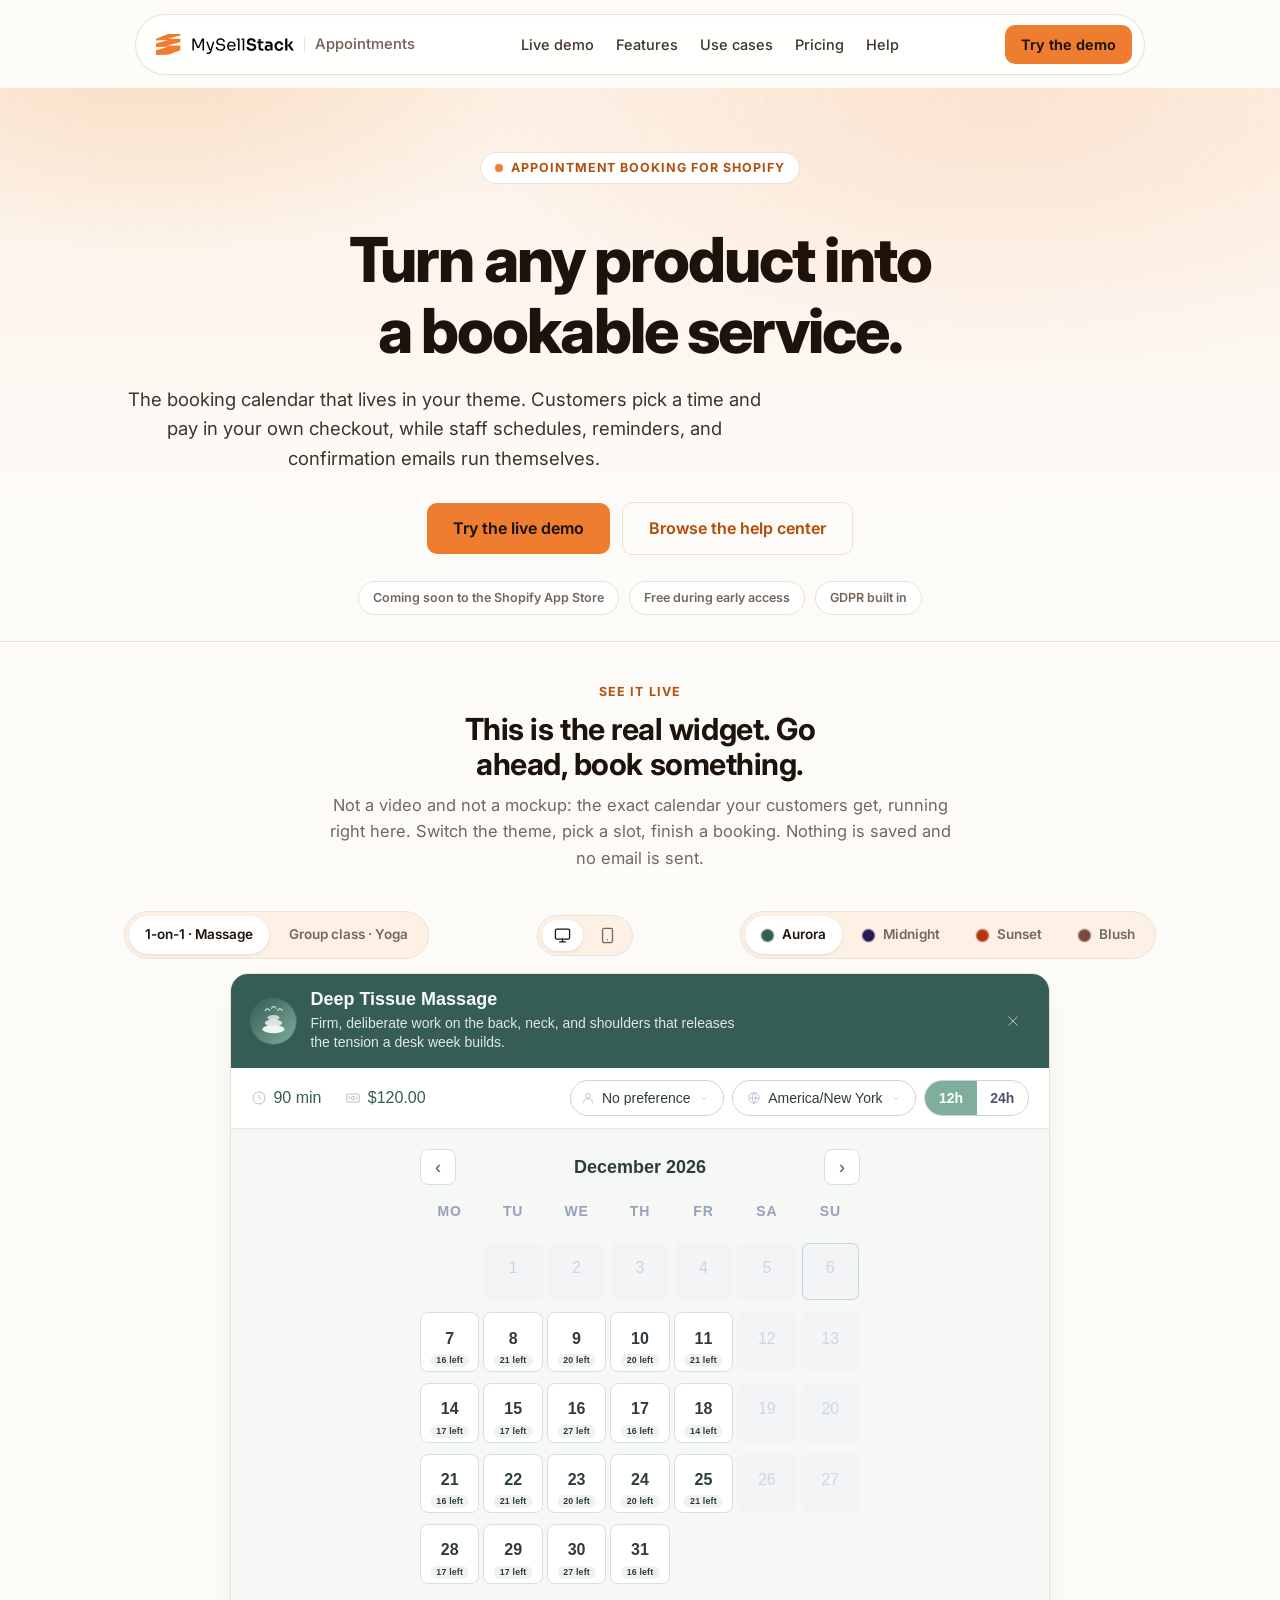
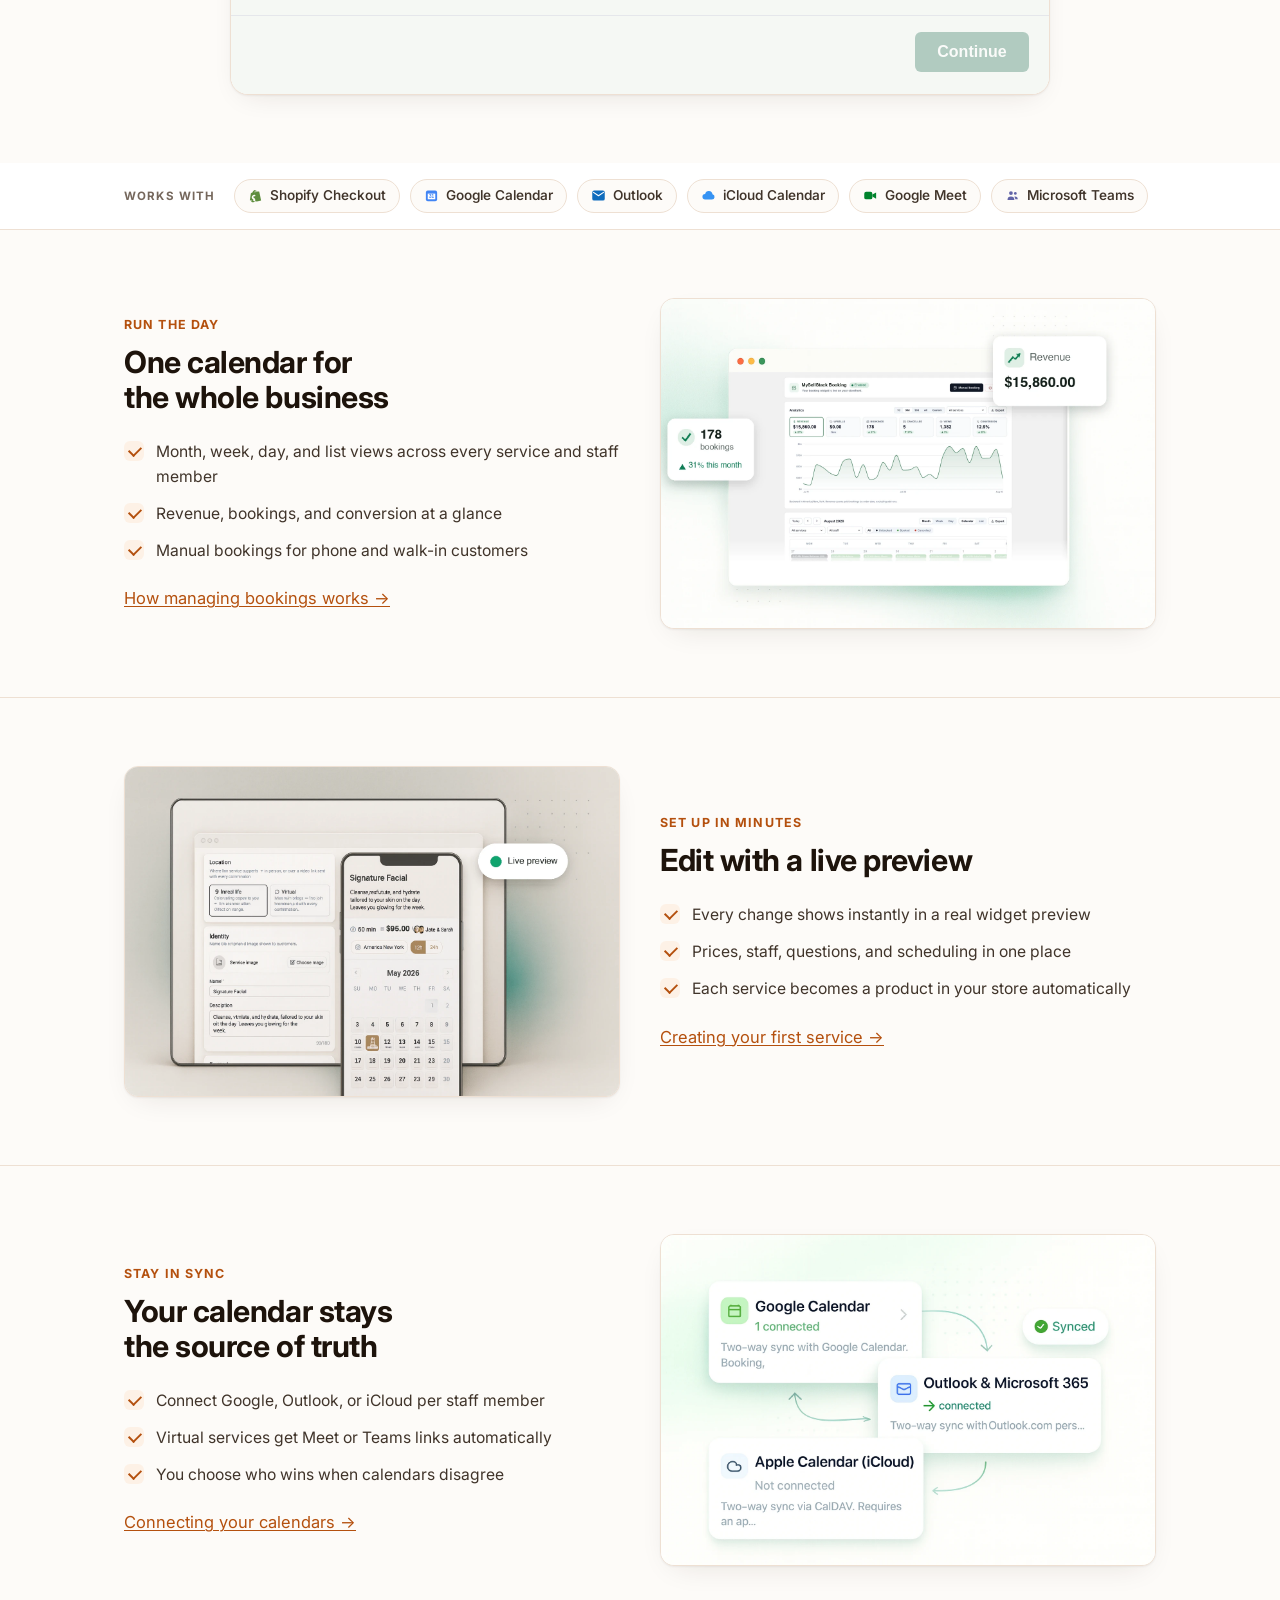
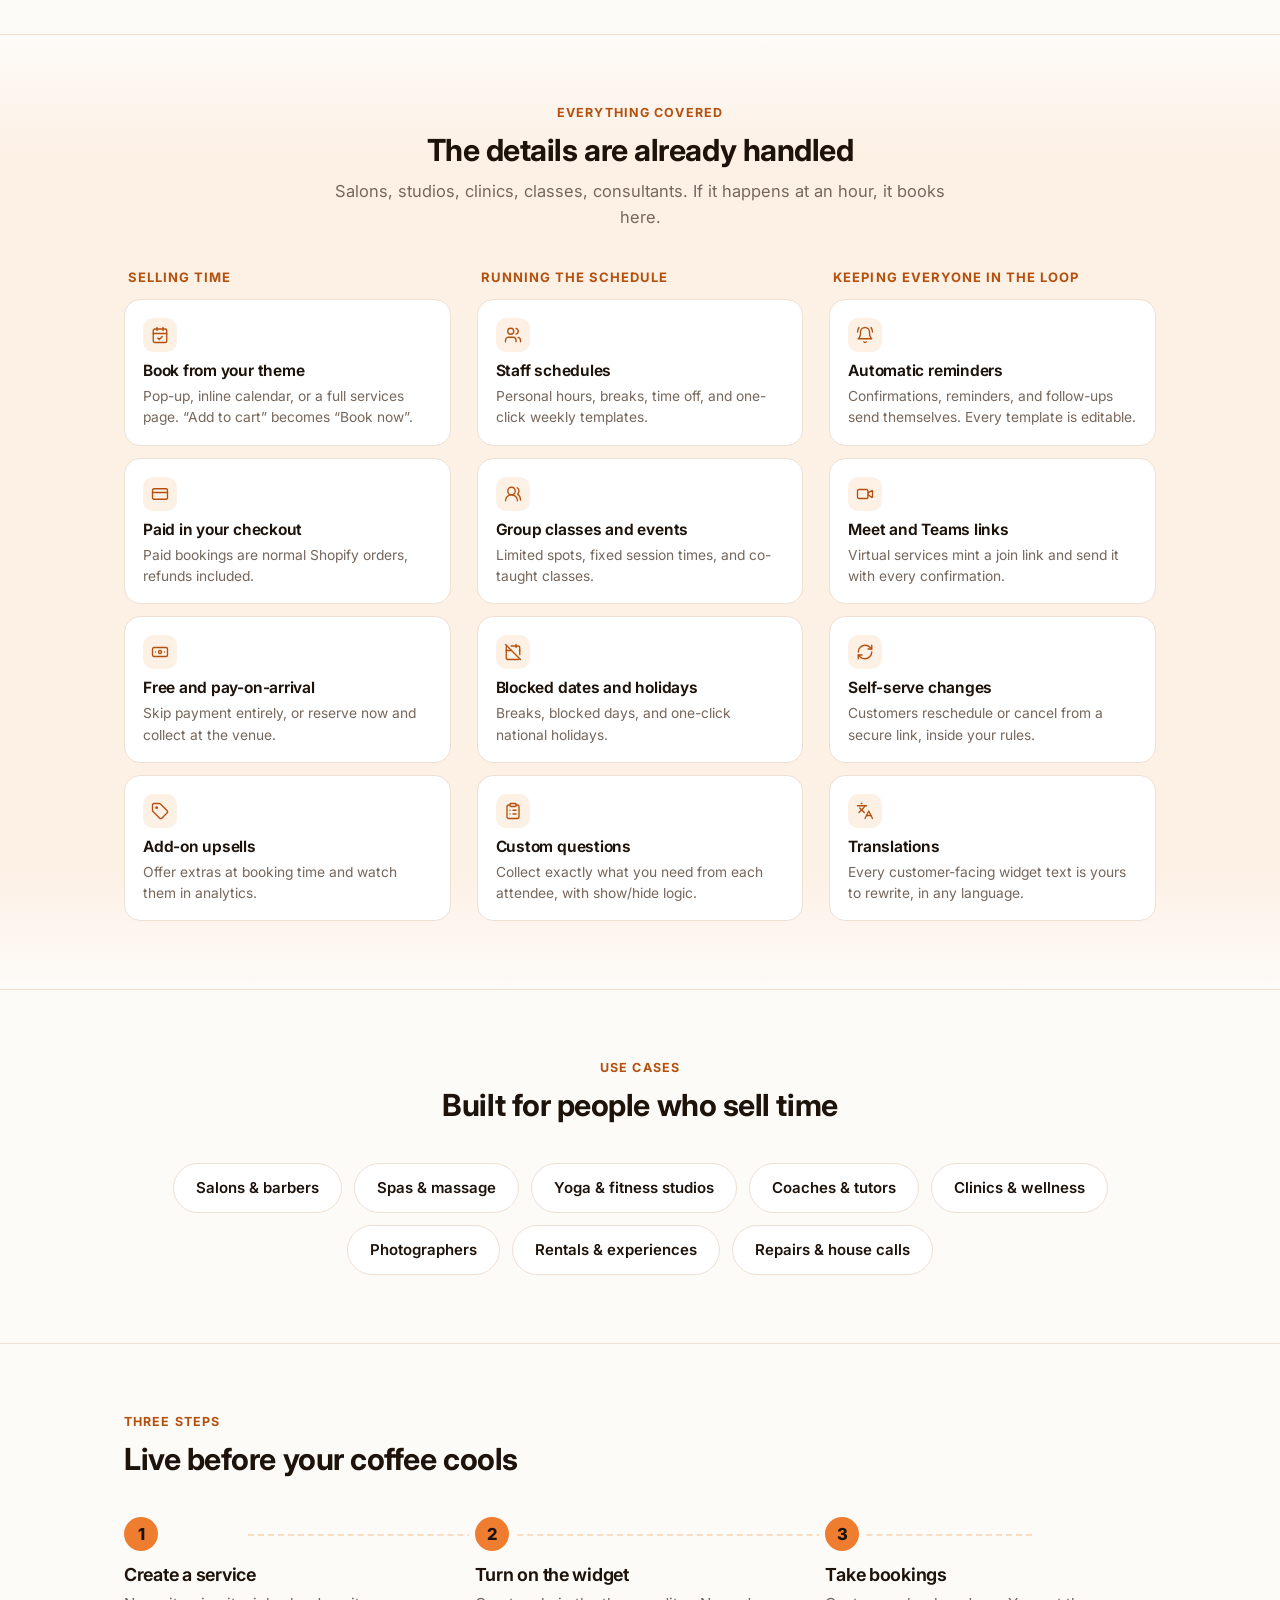
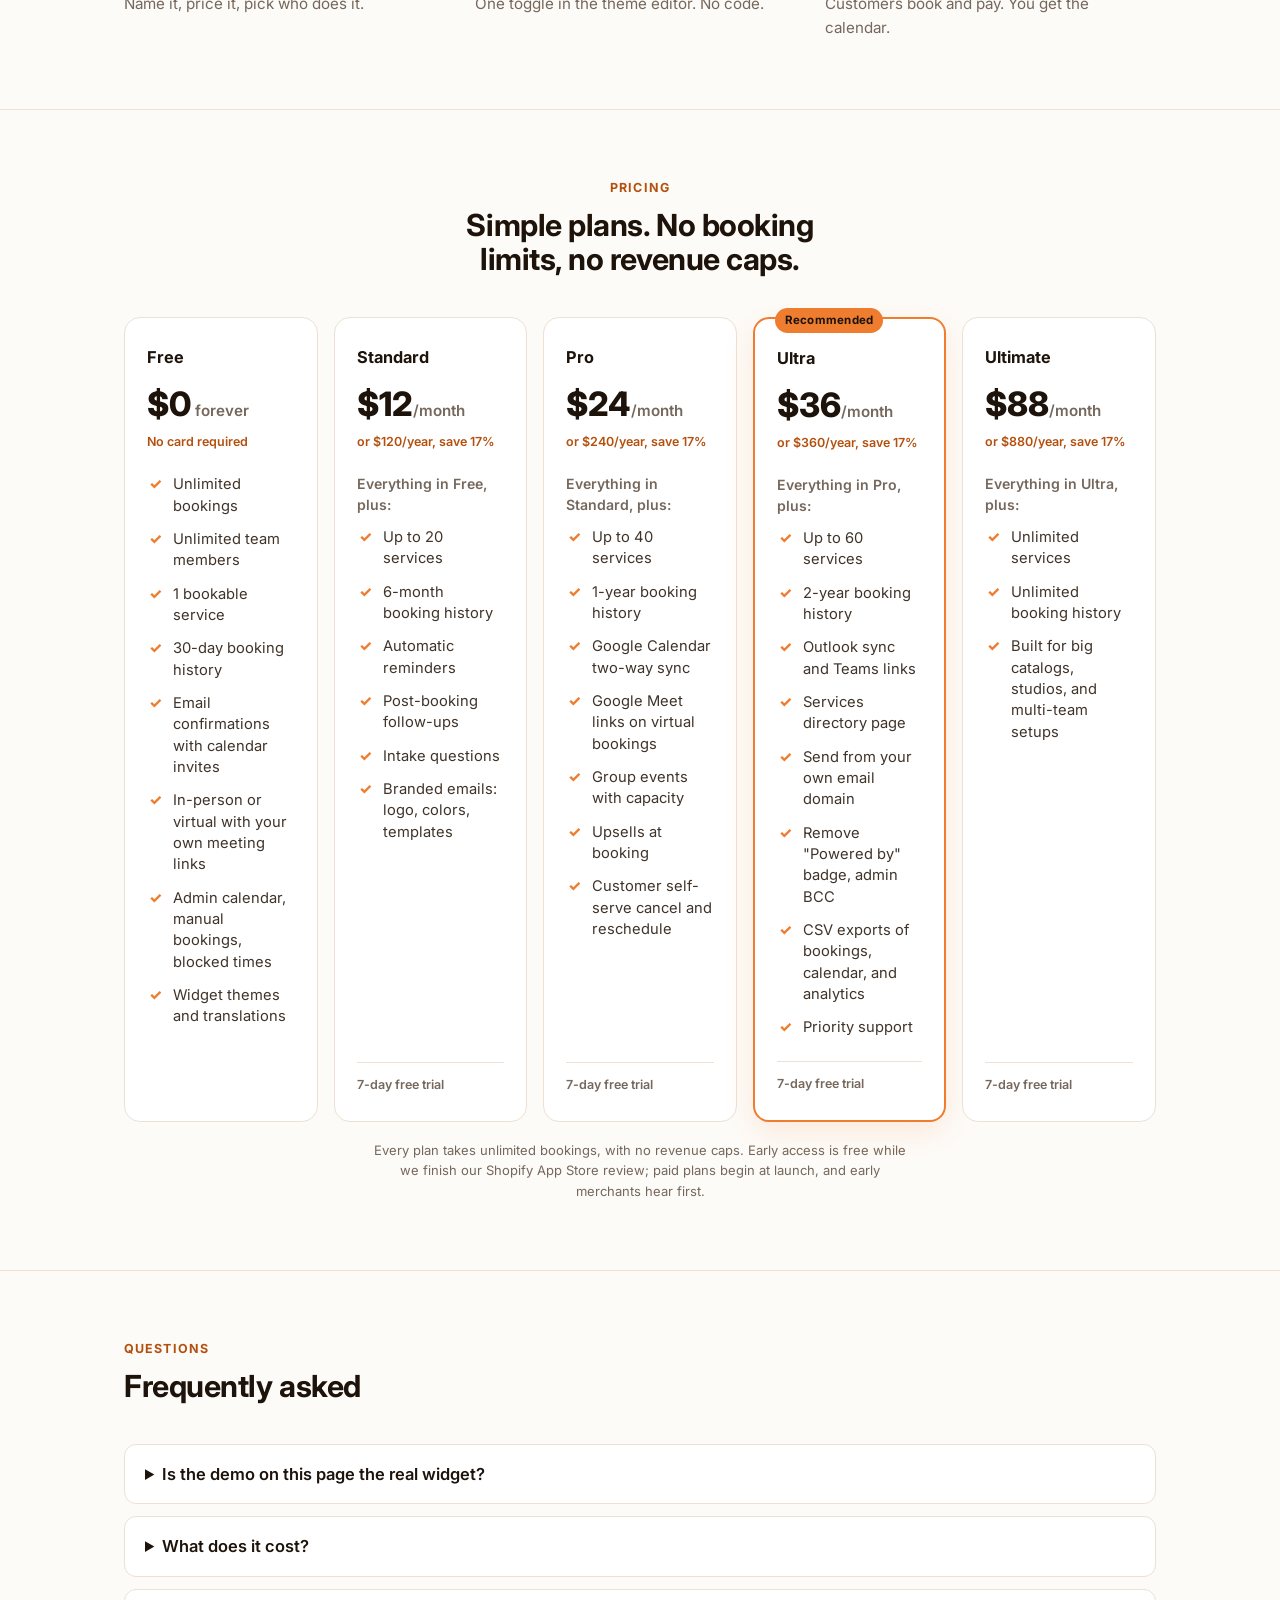
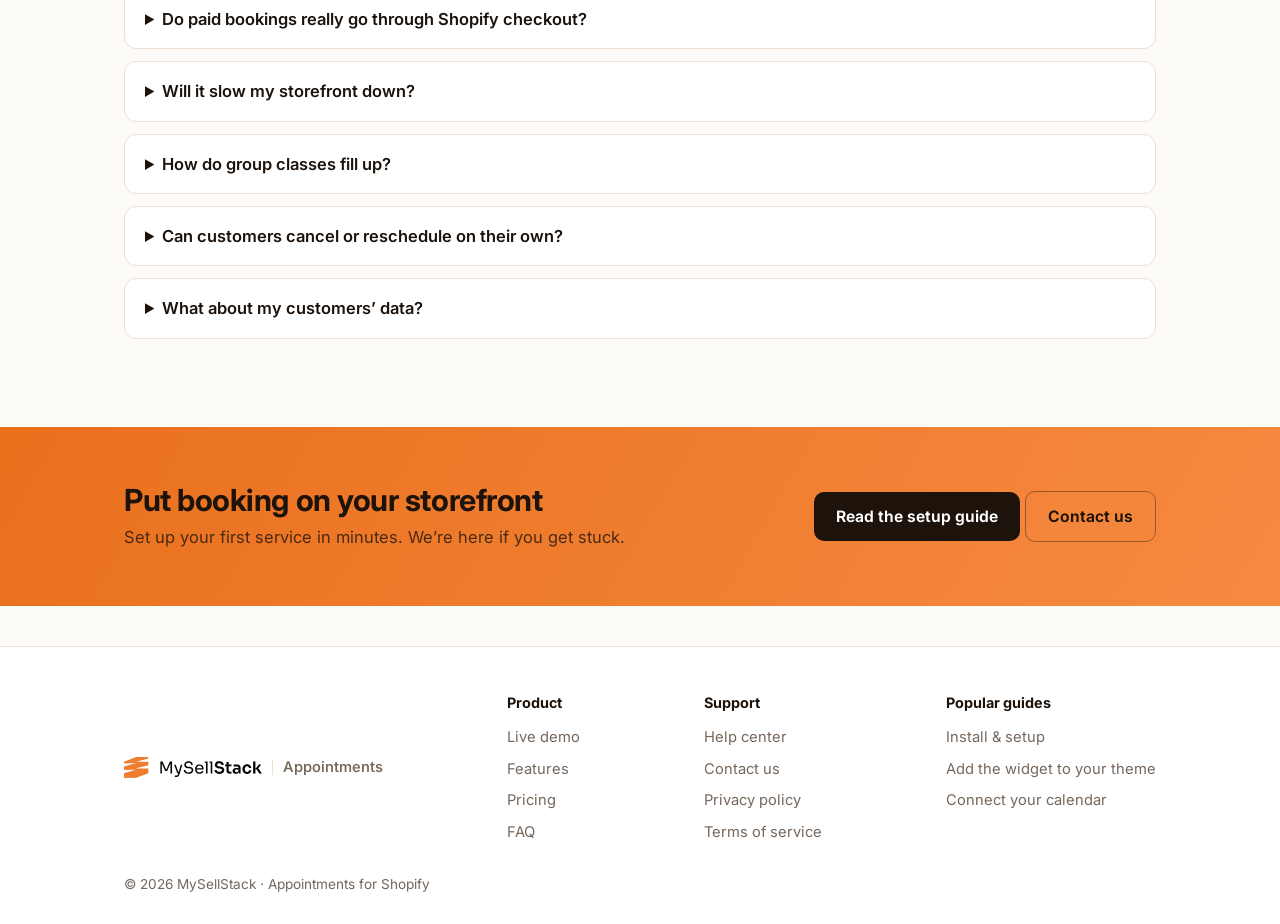
==== commit 15e712c6: "Rebrand to the MySellStack orange stack mark Palette moves from pastel emerald to the logo's vivid #" ====
--- a/index.html
+++ b/index.html
@@ -3,6 +3,7 @@
 <head>
   <meta charset="utf-8">
   <meta name="viewport" content="width=device-width, initial-scale=1">
+  <meta name="theme-color" content="#ef7d30">
   <title>MySellStack Appointments · Appointment booking for Shopify</title>
   <meta name="description" content="Take appointment bookings right on your Shopify storefront. Try the live booking widget, switch themes, and see how services, staff, and reminders work together.">
   <meta property="og:type" content="website">
@@ -11,18 +12,19 @@
   <meta property="og:url" content="https://mysellstack.com/">
   <meta property="og:image" content="https://mysellstack.com/assets/home-hero-scene.webp">
   <meta name="twitter:card" content="summary_large_image">
-  <link rel="icon" href="data:image/svg+xml,%3Csvg xmlns='http://www.w3.org/2000/svg' viewBox='0 0 64 64'%3E%3Crect width='64' height='64' rx='14' fill='%230f7e54'/%3E%3Crect x='14' y='16' width='36' height='34' rx='6' fill='white'/%3E%3Cpath d='M14 22a6 6 0 0 1 6-6h24a6 6 0 0 1 6 6v6H14z' fill='%23dcece4'/%3E%3Crect x='22' y='11' width='4' height='9' rx='2' fill='white'/%3E%3Crect x='38' y='11' width='4' height='9' rx='2' fill='white'/%3E%3Ccircle cx='36.5' cy='42.5' r='7.5' fill='%230f7e54'/%3E%3Cpath d='M32.8 42.6l2.6 2.6 4.6-5' stroke='white' stroke-width='2.4' stroke-linecap='round' stroke-linejoin='round' fill='none'/%3E%3C/svg%3E">
+  <link rel="icon" href="data:image/svg+xml,%3Csvg xmlns='http://www.w3.org/2000/svg' viewBox='0 0 64 64'%3E%3Crect width='64' height='64' rx='14' fill='%23ef7d30'/%3E%3Cpolygon fill='%23040404' transform='translate(10.4 13.35) scale(0.877)' points='24.8 9.45 49.27 3.16 49.27 .05 24.65 0 24.65 0 0 9.83 0 12.93 24.46 12.3 24.63 12.25 24.63 12.35 24.46 12.35 0 19.34 0 26.49 24.46 25.86 24.63 25.81 24.63 25.99 24.46 25.99 24.46 26 0 32.97 0 42.52 24.46 41.9 24.59 41.89 24.6 41.89 24.64 41.87 49.27 32.74 49.27 23.2 24.8 23.14 24.8 23.13 24.64 23.18 24.64 23.01 24.8 23.01 49.27 16.72 49.27 9.57 24.64 9.45 24.8 9.45'/%3E%3C/svg%3E">
+  <link rel="apple-touch-icon" href="assets/brand/apple-touch-icon.png">
   <link rel="preconnect" href="https://fonts.googleapis.com">
   <link rel="preconnect" href="https://fonts.gstatic.com" crossorigin>
   <link rel="stylesheet" href="https://fonts.googleapis.com/css2?family=Inter:wght@400;500;650;700;800&display=swap">
   <script>document.documentElement.classList.add("js");</script>
-  <link rel="stylesheet" href="css/site.css?v=2">
+  <link rel="stylesheet" href="css/site.css?v=3">
 </head>
 <body class="v3">
 
 <header class="pill-nav" id="top">
   <div class="pill-nav-inner">
-    <a class="brand" href="index.html"><span class="brand-dot"></span>MySellStack&nbsp;<b>Appointments</b></a>
+    <a class="brand" href="index.html"><img class="brand-logo" src="assets/brand/mysellstack-wordmark.svg" alt="MySellStack" width="279" height="43"><span class="brand-sub">Appointments</span></a>
     <nav class="pill-links">
       <a href="#demo">Live demo</a>
       <a href="#features">Features</a>
@@ -421,7 +423,7 @@
 
 <footer class="site-foot">
   <div class="wrap foot-grid">
-    <a class="brand" href="index.html"><span class="brand-dot"></span>MySellStack&nbsp;<b>Appointments</b></a>
+    <a class="brand" href="index.html"><img class="brand-logo" src="assets/brand/mysellstack-wordmark.svg" alt="MySellStack" width="279" height="43"><span class="brand-sub">Appointments</span></a>
     <nav aria-label="Product">
       <strong>Product</strong>
       <a href="#demo">Live demo</a>
--- a/css/site.css
+++ b/css/site.css
@@ -1,21 +1,31 @@
 /* MySellStack Appointments — site styles.
-   Static site, no build step. One file, custom properties, light theme. */
+   Static site, no build step. One file, custom properties, light theme.
+
+   Brand (2026-08 rebrand): the MySellStack stack mark, vivid orange
+   #ef7d30 with near-black ink — the logo itself is black-on-orange, so
+   filled elements (buttons, step numbers, tags) carry INK text on the
+   vivid orange (6.6:1), never white (2.7:1, fails AA). Orange used AS
+   text steps down to --brand-deep (#b4500e, 5.1:1 on white) and darkens
+   further to --brand-strong on hover. Neutrals are warm to sit with the
+   orange; warnings moved to yellow so they can't be read as brand. */
 
 :root {
-  --ink: #132019;
-  --body: #2e3d35;
-  --muted: #5f7268;
-  --brand: #0f7e54;
-  --brand-deep: #0a5c3e;
-  --brand-wash: #edf6f1;
-  --wash-deep: #dcece4;
-  --line: #dfe9e3;
+  --ink: #1d130b;
+  --body: #40342a;
+  --muted: #75675c;
+  --brand: #ef7d30;
+  --brand-deep: #b4500e;
+  --brand-strong: #9a430b;
+  --brand-hover: #d96a1e;
+  --brand-wash: #fdf1e6;
+  --wash-deep: #f8ddc2;
+  --line: #eee0d3;
   --card: #ffffff;
-  --bg: #fbfdfc;
-  --warn-bg: #fdf6ec;
-  --warn-line: #ecd9b8;
+  --bg: #fdfbf8;
+  --warn-bg: #fcf6e0;
+  --warn-line: #e8d79b;
   --radius: 14px;
-  --shadow: 0 1px 2px rgba(19, 32, 25, 0.05), 0 10px 30px -14px rgba(19, 32, 25, 0.14);
+  --shadow: 0 1px 2px rgba(46, 28, 12, 0.05), 0 10px 30px -14px rgba(46, 28, 12, 0.14);
 }
 
 * { box-sizing: border-box; margin: 0; padding: 0; }
@@ -45,29 +55,30 @@
 p { max-width: 68ch; }
 
 a { color: var(--brand-deep); text-decoration-thickness: 1px; text-underline-offset: 2px; }
-a:hover { color: var(--brand); }
-
-:focus-visible { outline: 3px solid rgba(15, 126, 84, 0.45); outline-offset: 2px; border-radius: 4px; }
+a:hover { color: var(--brand-strong); }
+
+:focus-visible { outline: 3px solid var(--brand-hover); outline-offset: 2px; border-radius: 4px; }
 
 /* ---- header ---- */
 
 .site-head {
   position: sticky; top: 0; z-index: 50;
-  background: rgba(251, 253, 252, 0.88);
+  background: rgba(253, 251, 248, 0.88);
   backdrop-filter: blur(10px);
   border-bottom: 1px solid var(--line);
 }
 .bar { display: flex; align-items: center; justify-content: space-between; height: 64px; gap: 24px; }
 .brand {
-  display: flex; align-items: center; gap: 10px;
+  display: flex; align-items: center;
   font-weight: 650; color: var(--ink); text-decoration: none; font-size: 1.02rem;
   white-space: nowrap;
 }
-.brand b { color: var(--brand-deep); font-weight: 800; }
-.brand-dot {
-  width: 12px; height: 12px; border-radius: 4px;
-  background: linear-gradient(135deg, var(--brand), var(--brand-deep));
-  box-shadow: 0 0 0 3px var(--brand-wash);
+/* The real wordmark SVG (mark + "MySellStack" as paths) — never a font
+   approximation. Height-driven; width follows the 279:42.5 viewBox. */
+.brand-logo { height: 21px; width: auto; display: block; }
+.brand-sub {
+  color: var(--muted); font-weight: 550; font-size: 0.9em; line-height: 1;
+  margin-left: 10px; padding-left: 10px; border-left: 1px solid var(--line);
 }
 .nav { display: flex; align-items: center; gap: 22px; }
 .nav a { color: var(--body); text-decoration: none; font-size: 0.95rem; font-weight: 500; }
@@ -75,13 +86,15 @@
 
 /* ---- buttons ---- */
 
+/* Buttons wear the logo's own contrast: ink text on vivid orange.
+   White-on-#ef7d30 is 2.7:1 and fails AA; ink is 6.6:1. */
 .btn {
-  display: inline-block; background: var(--brand); color: #fff !important;
+  display: inline-block; background: var(--brand); color: var(--ink) !important;
   padding: 12px 22px; border-radius: 10px; text-decoration: none;
-  font-weight: 600; font-size: 0.98rem; border: none; cursor: pointer;
+  font-weight: 650; font-size: 0.98rem; border: none; cursor: pointer;
   transition: background 0.15s ease;
 }
-.btn:hover { background: var(--brand-deep); }
+.btn:hover { background: var(--brand-hover); }
 .btn-sm { padding: 8px 16px; font-size: 0.9rem; }
 .btn-ghost {
   background: transparent; color: var(--brand-deep) !important;
@@ -94,7 +107,7 @@
 .hero {
   position: relative;
   background:
-    radial-gradient(720px 380px at 78% 4%, rgba(15, 126, 84, 0.10), transparent 70%),
+    radial-gradient(720px 380px at 78% 4%, rgba(239, 125, 48, 0.12), transparent 70%),
     radial-gradient(560px 300px at 12% -8%, var(--wash-deep), transparent 72%),
     linear-gradient(180deg, var(--brand-wash), var(--bg) 78%);
   padding: 84px 0 64px;
@@ -104,7 +117,7 @@
 .hero::before {
   content: "";
   position: absolute; inset: 0;
-  background-image: radial-gradient(rgba(15, 126, 84, 0.10) 1px, transparent 1px);
+  background-image: radial-gradient(rgba(239, 125, 48, 0.14) 1px, transparent 1px);
   background-size: 26px 26px;
   mask-image: linear-gradient(180deg, rgba(0,0,0,.5), transparent 55%);
   pointer-events: none;
@@ -124,7 +137,7 @@
   margin-top: 48px;
   border: 1px solid var(--line); border-radius: 18px; overflow: hidden;
   background: #fff;
-  box-shadow: 0 1px 2px rgba(19, 32, 25, 0.05), 0 24px 60px -24px rgba(19, 32, 25, 0.25);
+  box-shadow: 0 1px 2px rgba(46, 28, 12, 0.05), 0 24px 60px -24px rgba(46, 28, 12, 0.25);
 }
 .frame img { width: 100%; display: block; }
 
@@ -155,7 +168,7 @@
 .section-head p { color: var(--muted); margin-top: 10px; }
 .kicker {
   font-size: 0.78rem; font-weight: 700; letter-spacing: 0.09em;
-  text-transform: uppercase; color: var(--brand); margin-bottom: 10px;
+  text-transform: uppercase; color: var(--brand-deep); margin-bottom: 10px;
 }
 
 .grid-3 { display: grid; grid-template-columns: repeat(3, 1fr); gap: 20px; }
@@ -173,7 +186,7 @@
   align-items: center; justify-content: center; font-weight: 800; margin-bottom: 14px;
 }
 .feature { transition: transform 0.15s ease, box-shadow 0.15s ease; }
-.feature:hover { transform: translateY(-2px); box-shadow: 0 2px 4px rgba(19,32,25,.05), 0 16px 40px -18px rgba(19,32,25,.18); }
+.feature:hover { transform: translateY(-2px); box-shadow: 0 2px 4px rgba(46, 28, 12,.05), 0 16px 40px -18px rgba(46, 28, 12,.18); }
 .icon {
   display: inline-flex; width: 40px; height: 40px; border-radius: 11px;
   background: var(--brand-wash); color: var(--brand-deep);
@@ -215,7 +228,7 @@
 .step { counter-increment: step; position: relative; }
 .step .n {
   display: inline-flex; width: 34px; height: 34px; border-radius: 999px;
-  background: var(--brand); color: #fff; font-weight: 700;
+  background: var(--brand); color: var(--ink); font-weight: 800;
   align-items: center; justify-content: center; margin-bottom: 14px;
   box-shadow: 0 0 0 6px var(--bg);
 }
@@ -225,20 +238,21 @@
 
 /* ---- CTA band ---- */
 
+/* The closing band is the logo blown up: ink on vivid orange. */
 .cta-band {
-  background: linear-gradient(120deg, var(--brand-deep), var(--brand));
-  color: #fff; padding: 56px 0; margin-top: 8px;
+  background: linear-gradient(120deg, #e9701d, #f68a41);
+  color: var(--ink); padding: 56px 0; margin-top: 8px;
 }
 .cta-inner { display: flex; align-items: center; justify-content: space-between; gap: 28px; flex-wrap: wrap; }
-.cta-band h2 { color: #fff; margin-bottom: 6px; }
-.cta-band p { color: rgba(255, 255, 255, 0.85); margin: 0; }
-.btn-invert { background: #fff; color: var(--brand-deep) !important; }
-.btn-invert:hover { background: var(--brand-wash); }
+.cta-band h2 { color: var(--ink); margin-bottom: 6px; }
+.cta-band p { color: rgba(29, 19, 11, 0.78); margin: 0; }
+.btn-invert { background: var(--ink); color: #fff !important; }
+.btn-invert:hover { background: #38271a; }
 .btn-outline {
-  background: transparent; color: #fff !important;
-  border: 1.5px solid rgba(255, 255, 255, 0.55);
-}
-.btn-outline:hover { background: rgba(255, 255, 255, 0.12); }
+  background: transparent; color: var(--ink) !important;
+  border: 1.5px solid rgba(29, 19, 11, 0.4);
+}
+.btn-outline:hover { background: rgba(255, 255, 255, 0.25); }
 
 /* pricing */
 .price-card {
@@ -309,8 +323,8 @@
   color: var(--body);
 }
 .field input:focus, .field textarea:focus, .field select:focus {
-  outline: none; border-color: var(--brand);
-  box-shadow: 0 0 0 3px rgba(15, 126, 84, 0.15);
+  outline: none; border-color: var(--brand-deep);
+  box-shadow: 0 0 0 3px rgba(239, 125, 48, 0.18);
 }
 .field .hint { font-size: 0.85rem; color: var(--muted); margin-top: 5px; }
 .hp { position: absolute; left: -9999px; opacity: 0; height: 0; overflow: hidden; }
@@ -358,12 +372,12 @@
   background: rgba(255, 255, 255, 0.82);
   backdrop-filter: blur(14px); -webkit-backdrop-filter: blur(14px);
   border: 1px solid var(--line); border-radius: 999px;
-  box-shadow: 0 1px 2px rgba(19, 32, 25, 0.04);
+  box-shadow: 0 1px 2px rgba(46, 28, 12, 0.04);
   transition: box-shadow 200ms ease, background 200ms ease;
 }
 .pill-nav.scrolled .pill-nav-inner {
   background: rgba(255, 255, 255, 0.94);
-  box-shadow: 0 8px 30px -12px rgba(19, 32, 25, 0.22);
+  box-shadow: 0 8px 30px -12px rgba(46, 28, 12, 0.22);
 }
 @media (max-width: 1060px) { .pill-nav-inner { margin: 0 16px; } }
 .pill-links { display: flex; gap: 22px; }
@@ -386,14 +400,14 @@
 }
 .pulse {
   width: 8px; height: 8px; border-radius: 50%; background: var(--brand);
-  box-shadow: 0 0 0 0 rgba(15, 126, 84, 0.35);
+  box-shadow: 0 0 0 0 rgba(239, 125, 48, 0.4);
 }
 @media (prefers-reduced-motion: no-preference) {
   .pulse { animation: bwPulse 2.2s ease-out infinite; }
   @keyframes bwPulse {
-    0% { box-shadow: 0 0 0 0 rgba(15, 126, 84, 0.35); }
-    70% { box-shadow: 0 0 0 9px rgba(15, 126, 84, 0); }
-    100% { box-shadow: 0 0 0 0 rgba(15, 126, 84, 0); }
+    0% { box-shadow: 0 0 0 0 rgba(239, 125, 48, 0.4); }
+    70% { box-shadow: 0 0 0 9px rgba(239, 125, 48, 0); }
+    100% { box-shadow: 0 0 0 0 rgba(239, 125, 48, 0); }
   }
 }
 .badge-row {
@@ -428,11 +442,11 @@
 .demo-tab:hover, .theme-pill:hover { color: var(--ink); }
 .demo-tab.is-active, .theme-pill.is-active {
   background: var(--card); color: var(--ink);
-  box-shadow: 0 1px 3px rgba(19, 32, 25, 0.12);
+  box-shadow: 0 1px 3px rgba(46, 28, 12, 0.12);
 }
 .theme-pill .swatch {
   width: 13px; height: 13px; border-radius: 50%;
-  box-shadow: inset 0 0 0 1px rgba(255, 255, 255, 0.35), 0 0 0 1px rgba(19, 32, 25, 0.1);
+  box-shadow: inset 0 0 0 1px rgba(255, 255, 255, 0.35), 0 0 0 1px rgba(46, 28, 12, 0.1);
 }
 .demo-stage {
   /* The widget fills the stage edge to edge so the stage's radius
@@ -463,7 +477,7 @@
 .view-btn:hover { color: var(--ink); }
 .view-btn.is-active {
   background: var(--card); color: var(--ink);
-  box-shadow: 0 1px 3px rgba(19, 32, 25, 0.12);
+  box-shadow: 0 1px 3px rgba(46, 28, 12, 0.12);
 }
 .view-btn svg { width: 17px; height: 17px; }
 .demo-note {
@@ -557,17 +571,17 @@
   display: flex;
   flex-direction: column;
 }
-.plan-featured { border: 2px solid var(--brand); box-shadow: 0 10px 30px rgba(15, 126, 84, 0.10); }
+.plan-featured { border: 2px solid var(--brand); box-shadow: 0 10px 30px rgba(239, 125, 48, 0.14); }
 .plan-tag {
   position: absolute; top: -11px; left: 20px;
-  background: var(--brand); color: #fff;
+  background: var(--brand); color: var(--ink);
   font-size: 11.5px; font-weight: 700; letter-spacing: 0.02em;
   padding: 3px 10px; border-radius: 999px;
 }
 .plan-name { font-weight: 700; font-size: 1.02rem; color: var(--ink); }
 .plan-price { font-size: 2.1rem; font-weight: 800; color: var(--ink); margin-top: 6px; }
 .plan-price span { font-size: 0.95rem; font-weight: 600; color: var(--muted); }
-.plan-annual { font-size: 12.5px; color: var(--brand); font-weight: 600; margin-top: 2px; }
+.plan-annual { font-size: 12.5px; color: var(--brand-deep); font-weight: 600; margin-top: 2px; }
 .plan-list { list-style: none; margin: 16px 0 0; padding: 0; flex: 1; }
 .plan-list li {
   padding: 6px 0 6px 26px; position: relative; font-size: 0.92rem; line-height: 1.45;
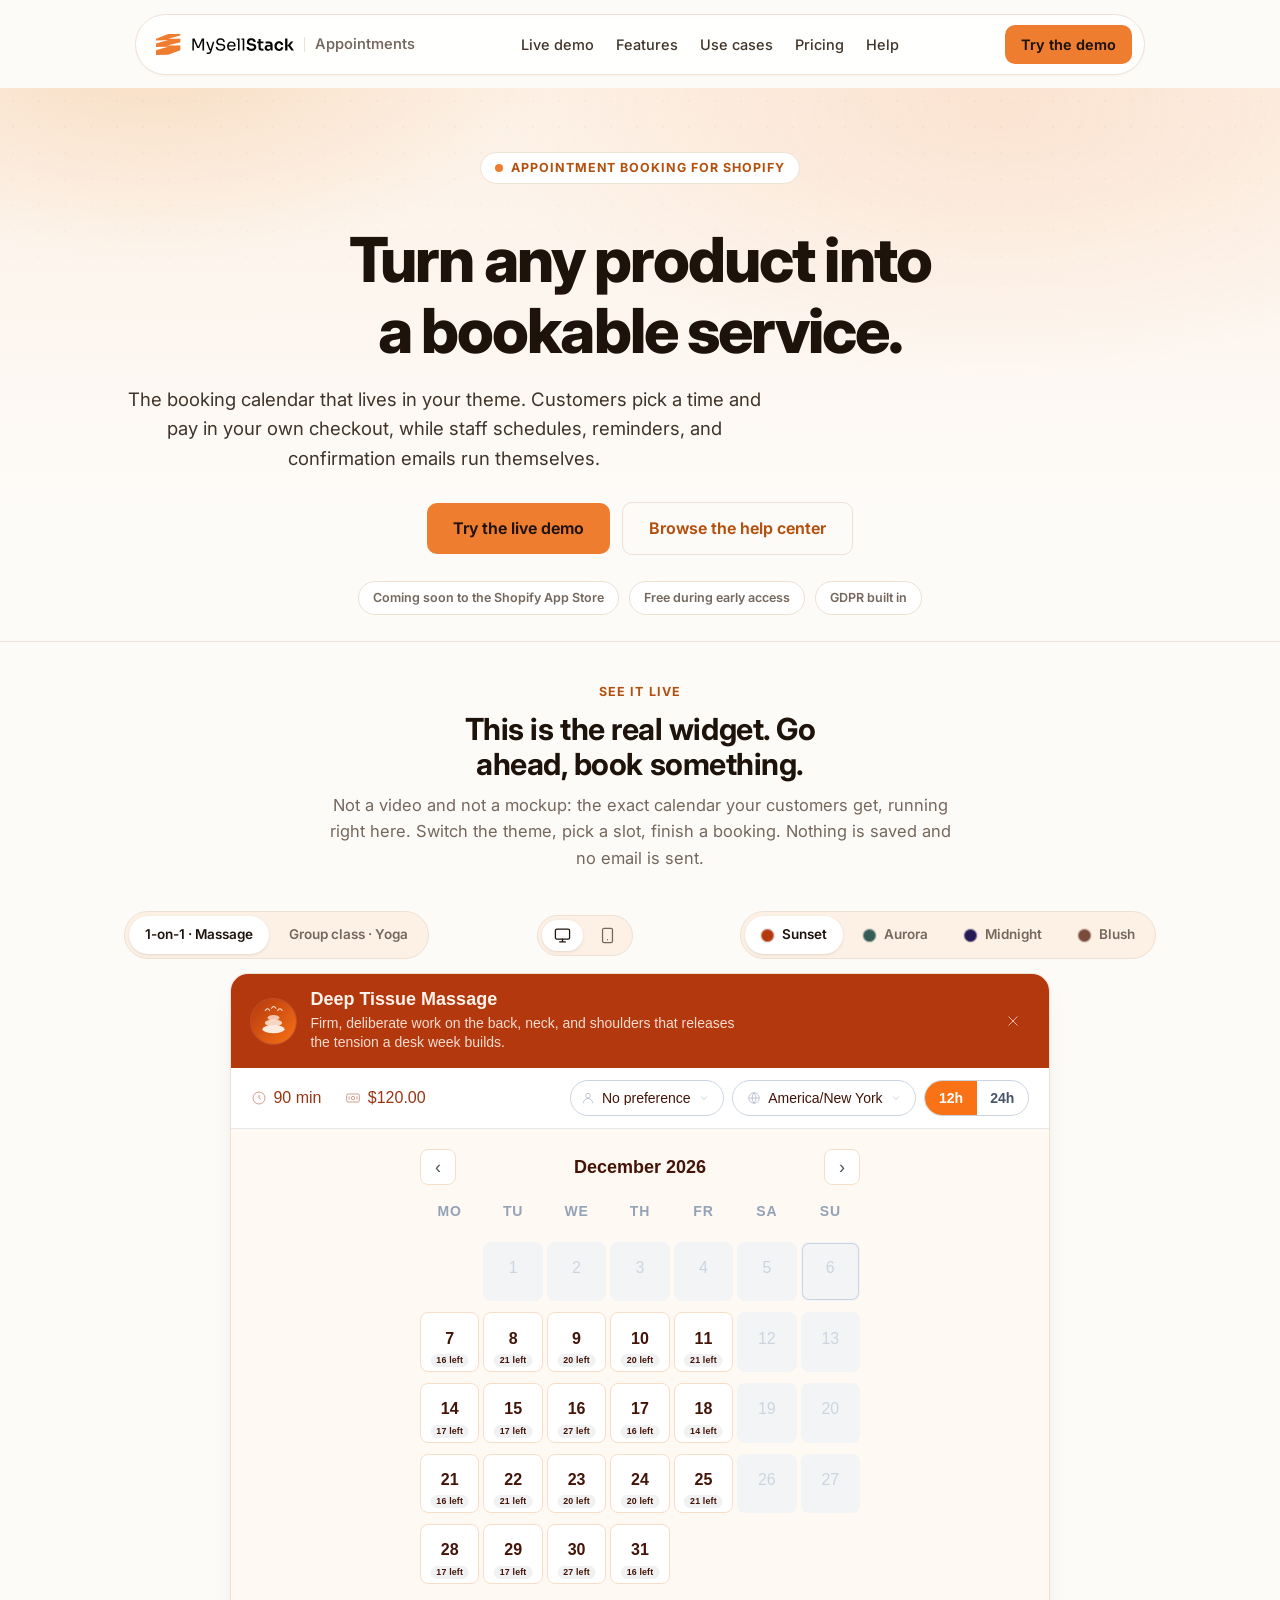
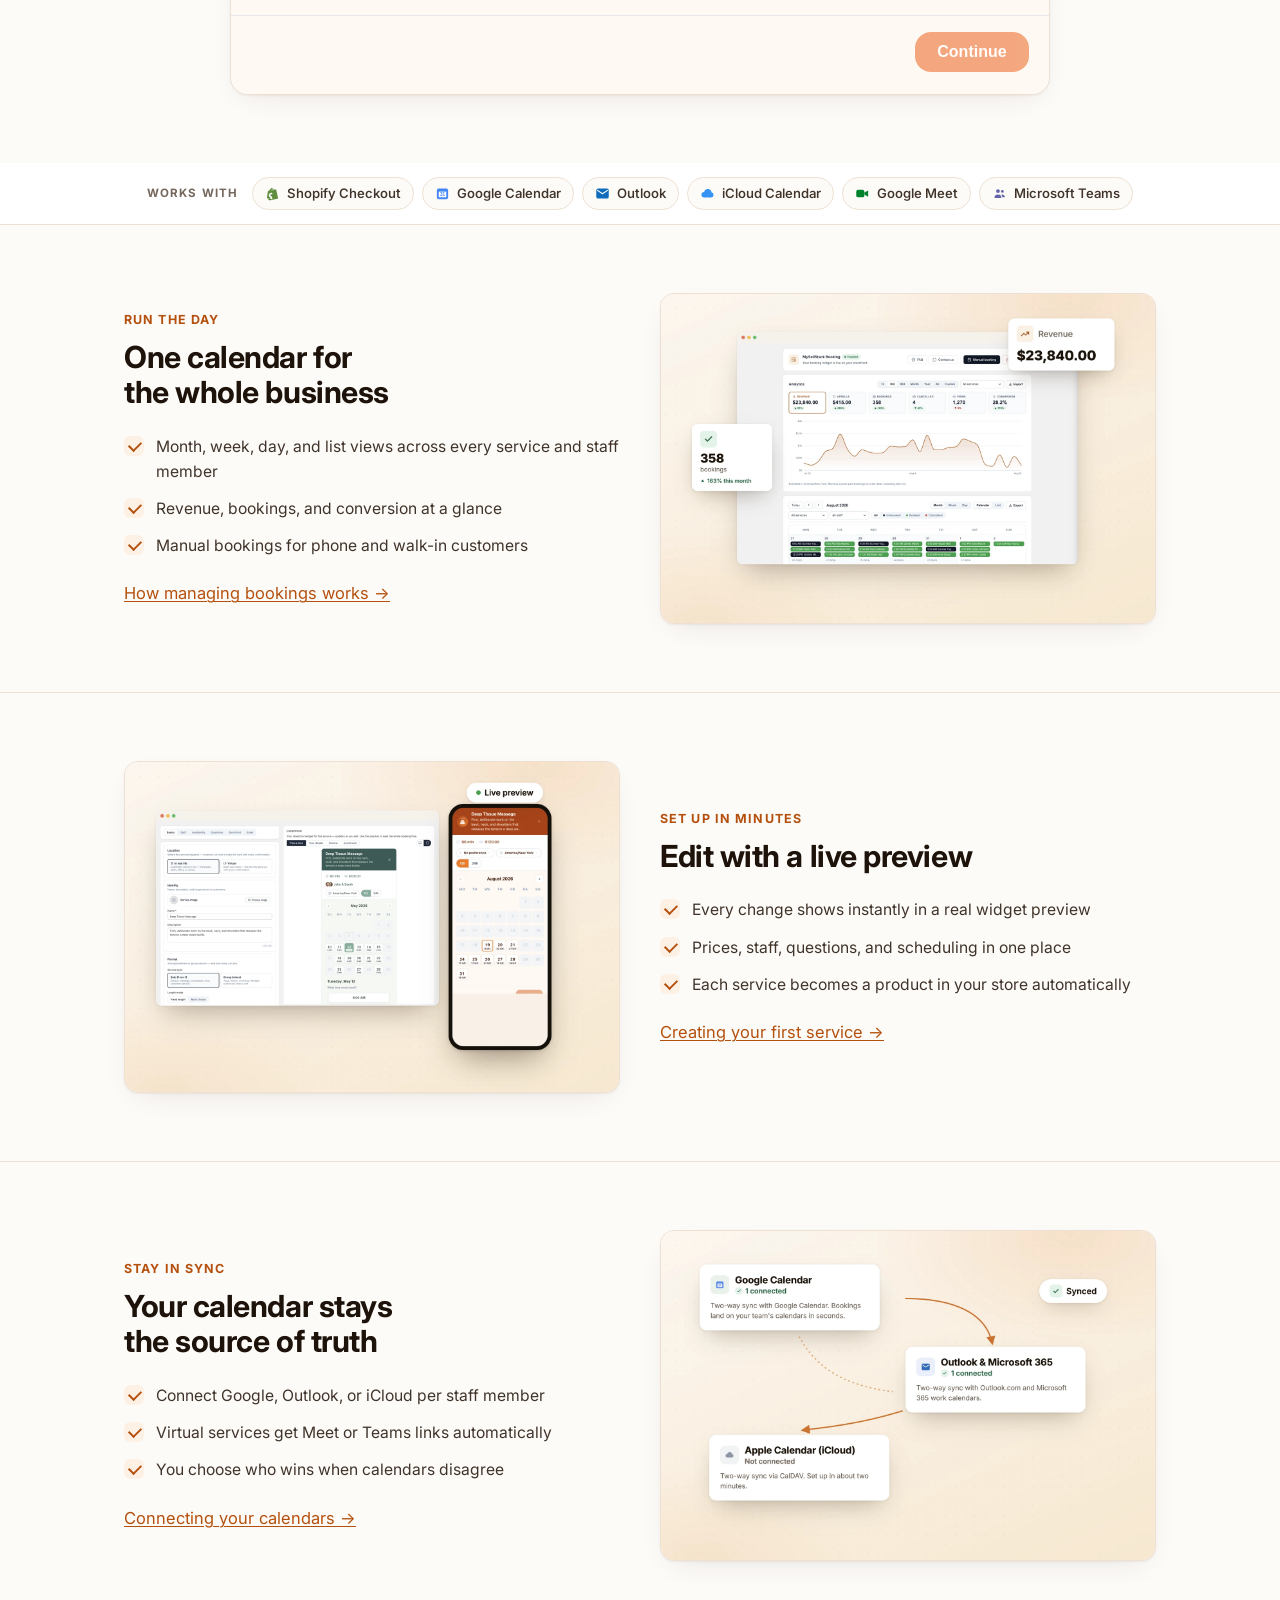
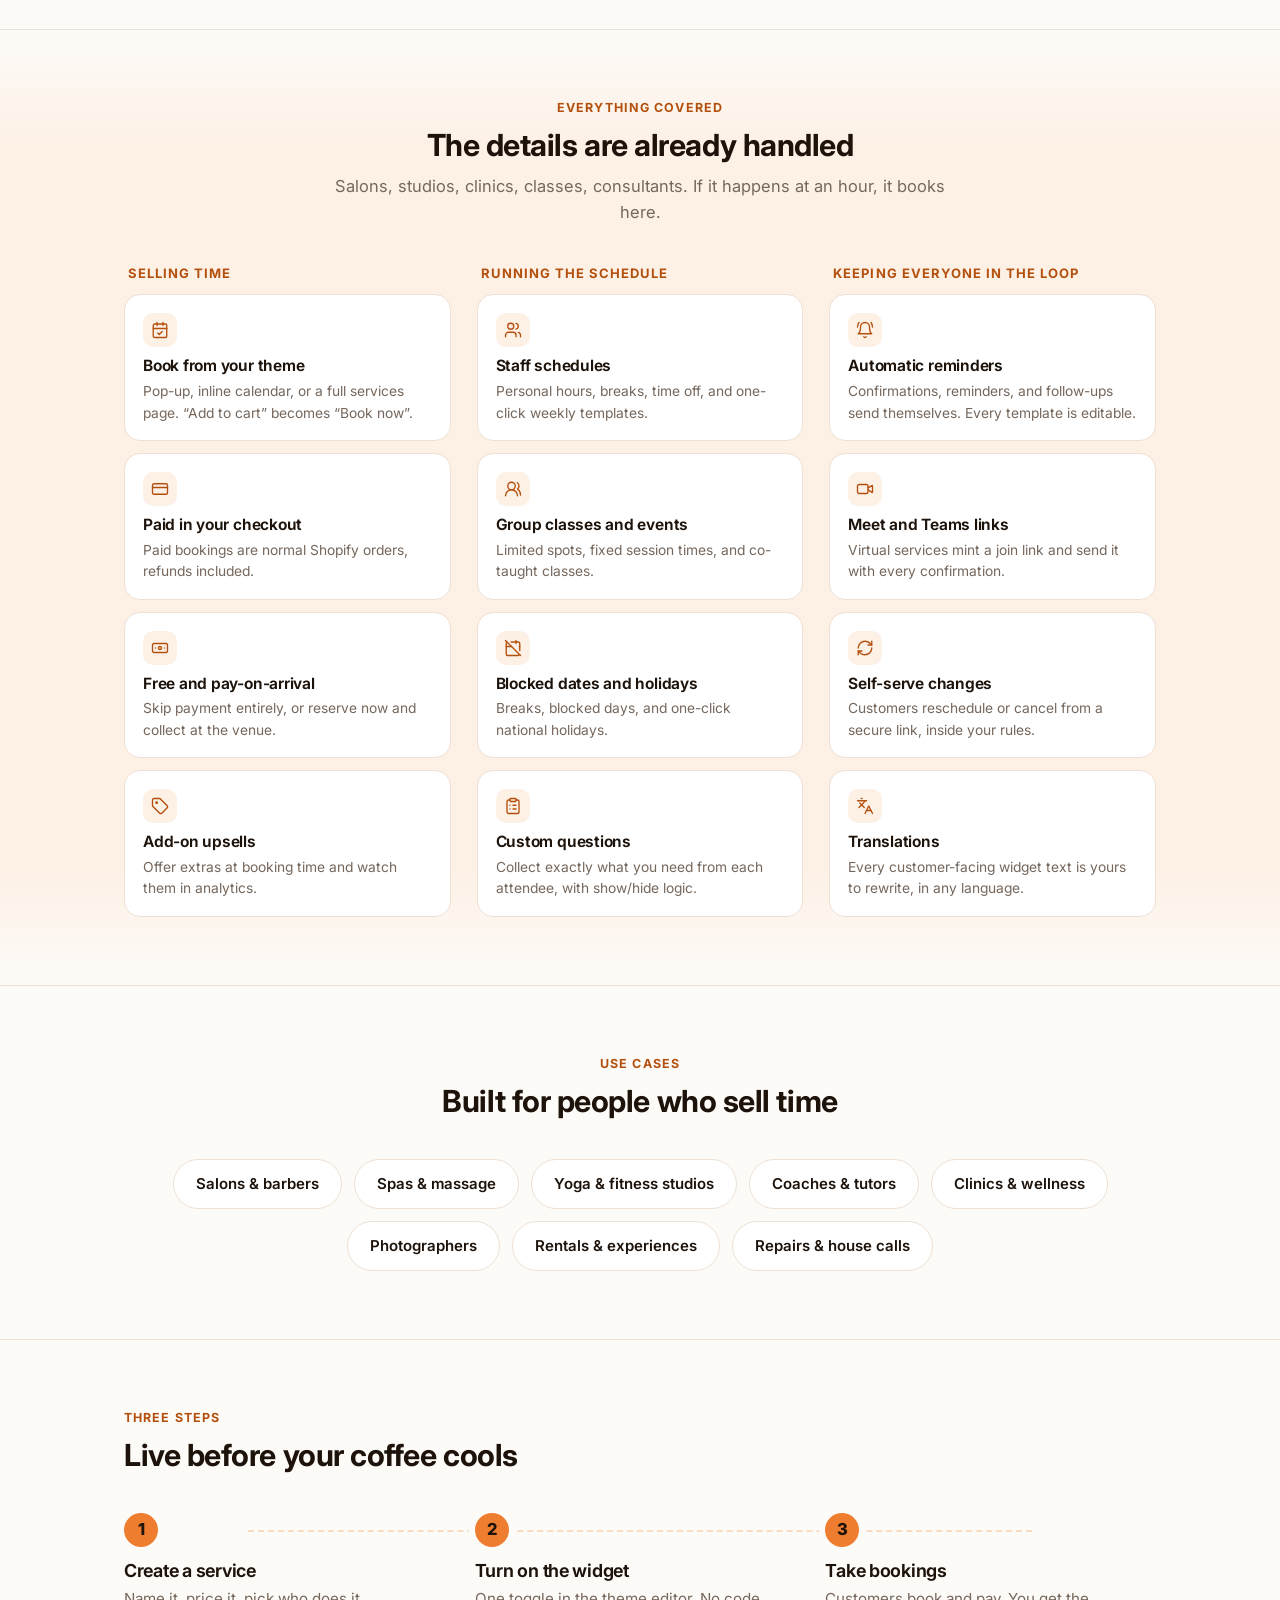
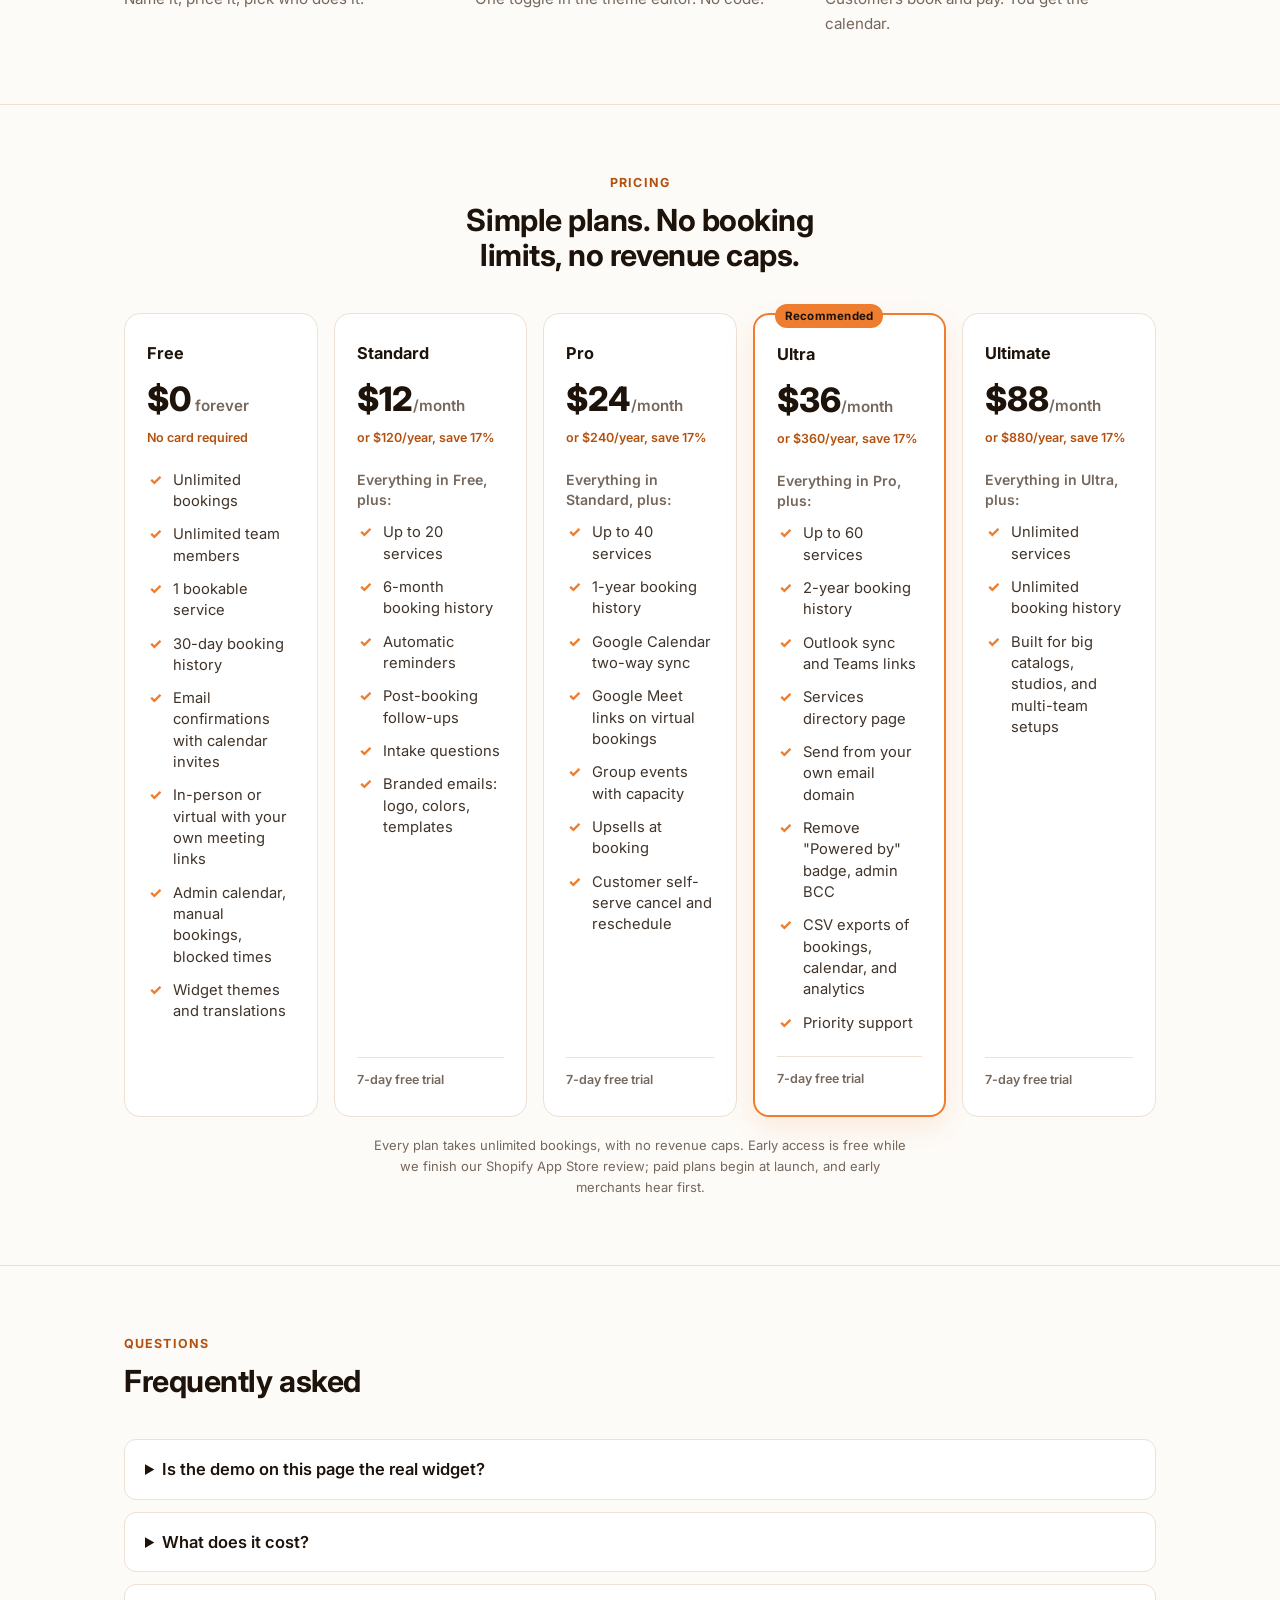
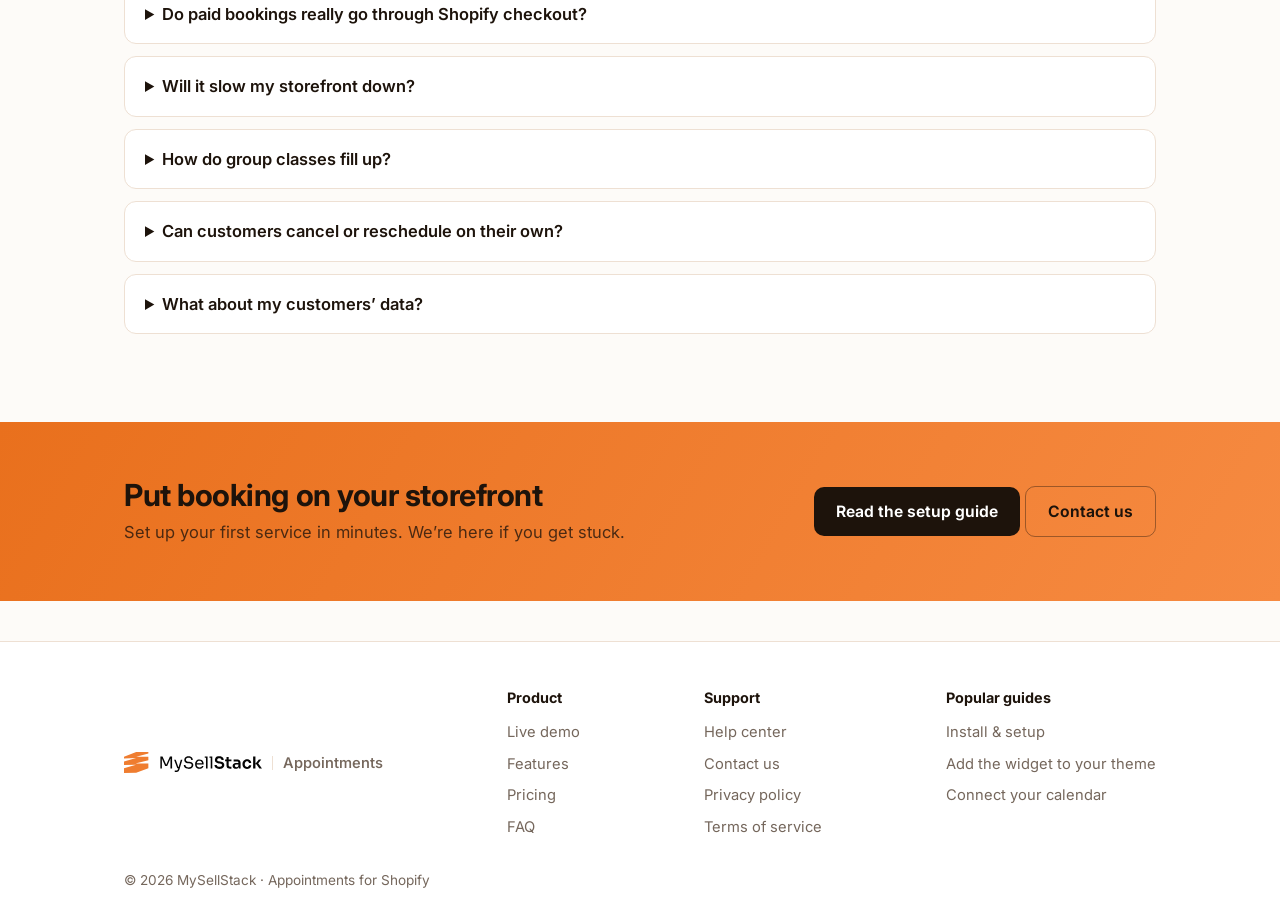
==== commit 0259502b: "Demo defaults to the Sunset theme; trust strip centered on one row Sunset leads the theme pills and " ====
--- a/index.html
+++ b/index.html
@@ -18,7 +18,7 @@
   <link rel="preconnect" href="https://fonts.gstatic.com" crossorigin>
   <link rel="stylesheet" href="https://fonts.googleapis.com/css2?family=Inter:wght@400;500;650;700;800&display=swap">
   <script>document.documentElement.classList.add("js");</script>
-  <link rel="stylesheet" href="css/site.css?v=3">
+  <link rel="stylesheet" href="css/site.css?v=4">
 </head>
 <body class="v3">
 
@@ -86,14 +86,14 @@
           </button>
         </div>
         <div class="demo-themes" role="group" aria-label="Widget theme">
-          <button type="button" class="theme-pill is-active" aria-pressed="true" data-demo-theme="aurora">
+          <button type="button" class="theme-pill is-active" aria-pressed="true" data-demo-theme="sunset">
+            <span class="swatch" style="background:#B4380D"></span>Sunset
+          </button>
+          <button type="button" class="theme-pill" aria-pressed="false" data-demo-theme="aurora">
             <span class="swatch" style="background:#355C55"></span>Aurora
           </button>
           <button type="button" class="theme-pill" aria-pressed="false" data-demo-theme="midnight">
             <span class="swatch" style="background:#251A55"></span>Midnight
-          </button>
-          <button type="button" class="theme-pill" aria-pressed="false" data-demo-theme="sunset">
-            <span class="swatch" style="background:#B4380D"></span>Sunset
           </button>
           <button type="button" class="theme-pill" aria-pressed="false" data-demo-theme="blush">
             <span class="swatch" style="background:#7A4A3B"></span>Blush
@@ -104,7 +104,7 @@
       <div class="demo-stage reveal" id="demo-stage">
         <noscript><p class="demo-note" style="padding:40px 20px">The live demo
            needs JavaScript. Everything else on this page works without it.</p></noscript>
-        <iframe id="demo-frame" src="demo/frame.html?theme=aurora&amp;product=15000934023279"
+        <iframe id="demo-frame" src="demo/frame.html?theme=sunset&amp;product=15000934023279"
           title="Live booking widget demo" loading="lazy" scrolling="no"></iframe>
       </div>
     </div>
@@ -501,7 +501,7 @@
   onScroll();
 
   // ---- demo controls ----
-  var demo = { theme: "aurora", product: "15000934023279" };
+  var demo = { theme: "sunset", product: "15000934023279" };
   var frame = document.getElementById("demo-frame");
   function activate(group, btn) {
     group.forEach(function (b) {
--- a/css/site.css
+++ b/css/site.css
@@ -144,21 +144,30 @@
 /* ---- trust strip ---- */
 
 .trust { border-bottom: 1px solid var(--line); background: #fff; }
+/* One centered row on desktop — the chips are sized so the label plus
+   all six fit inside the 1080px wrap; below 900px they wrap into
+   centered rows instead of a left-hanging orphan. */
 .trust-row {
-  display: flex; align-items: center; gap: 10px; flex-wrap: wrap;
-  padding: 16px 24px;
+  display: flex; align-items: center; justify-content: center;
+  gap: 8px; flex-wrap: nowrap;
+  padding: 14px 12px;
 }
 .trust-label {
   font-size: 0.72rem; font-weight: 700; letter-spacing: 0.1em;
-  text-transform: uppercase; color: var(--muted); margin-right: 8px;
+  text-transform: uppercase; color: var(--muted); margin-right: 6px;
+  white-space: nowrap;
 }
 .chip {
   display: inline-flex; align-items: center; gap: 7px;
-  font-size: 0.85rem; font-weight: 550; color: var(--body);
+  font-size: 0.82rem; font-weight: 550; color: var(--body);
   background: var(--bg); border: 1px solid var(--line);
-  border-radius: 999px; padding: 5px 13px;
+  border-radius: 999px; padding: 5px 12px;
+  white-space: nowrap; flex: none;
 }
 .chip svg { width: 15px; height: 15px; flex: none; }
+@media (max-width: 900px) {
+  .trust-row { flex-wrap: wrap; }
+}
 
 /* ---- sections ---- */
 
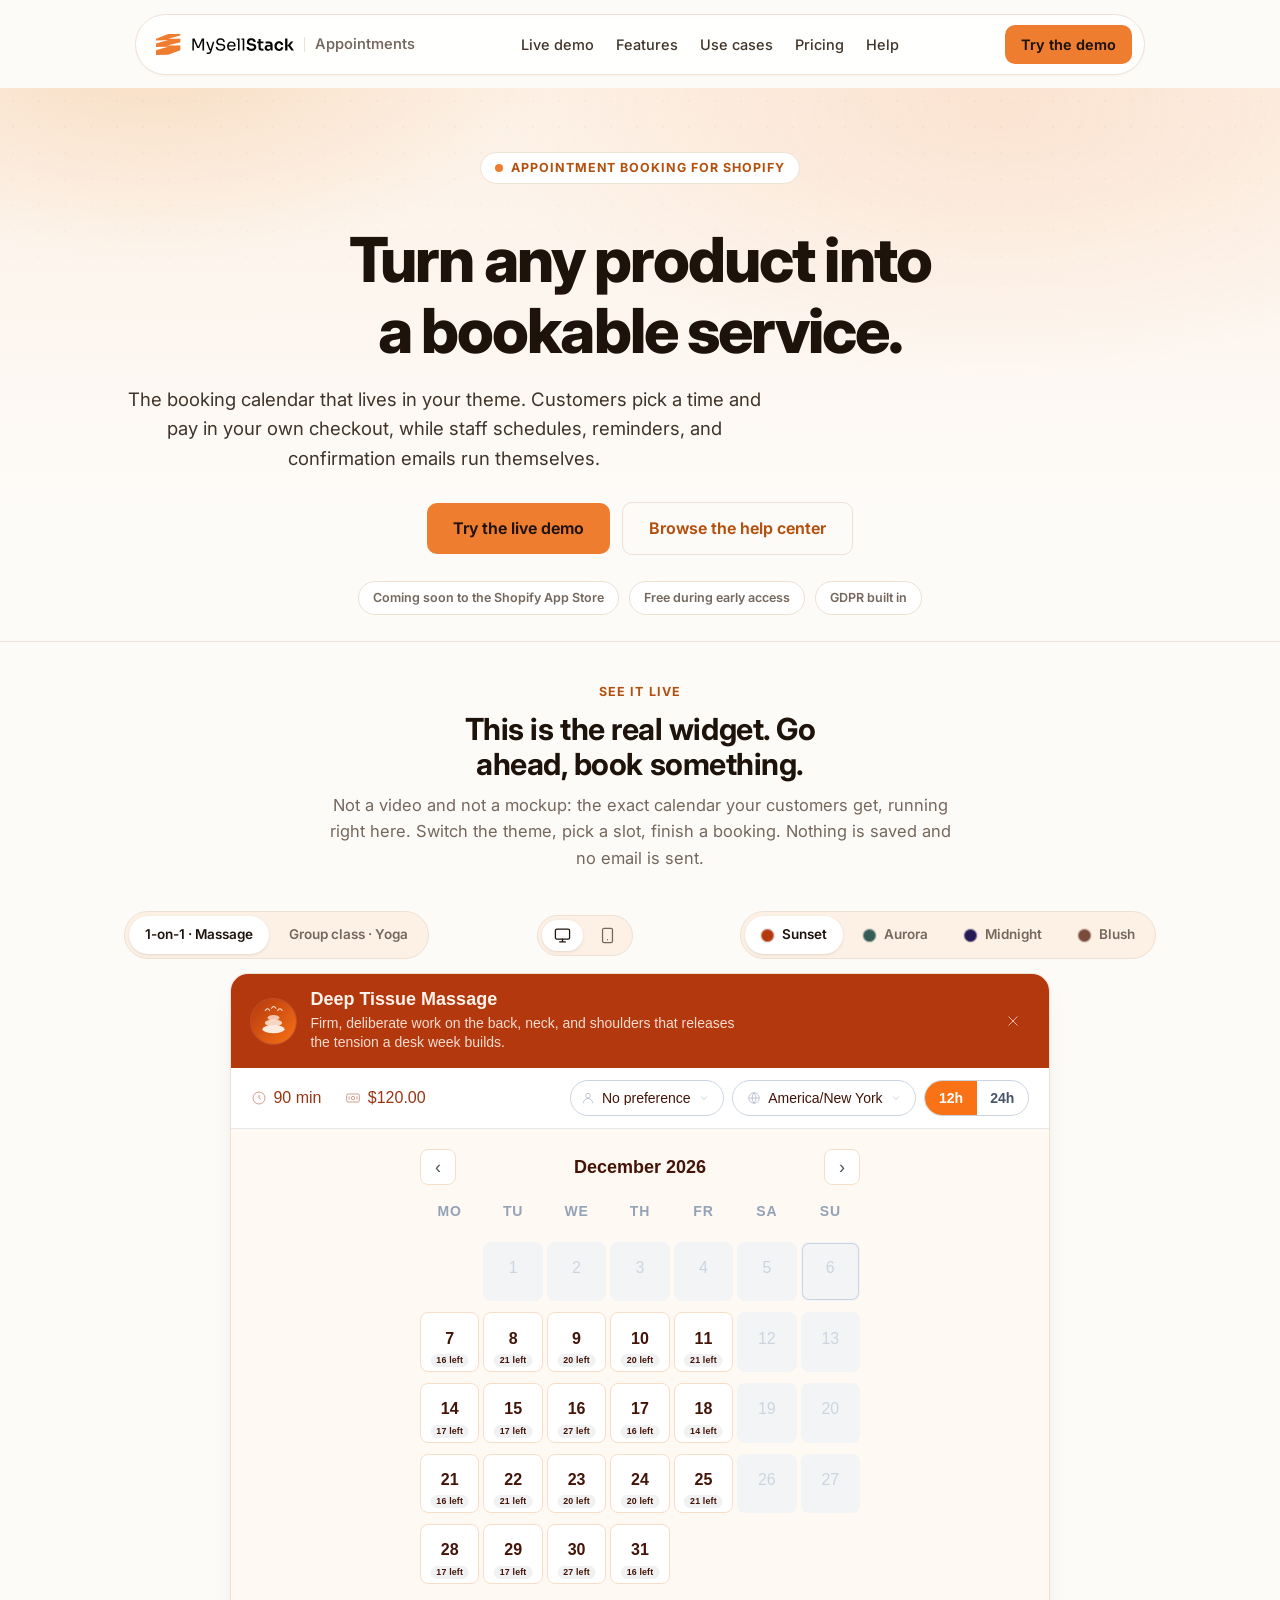
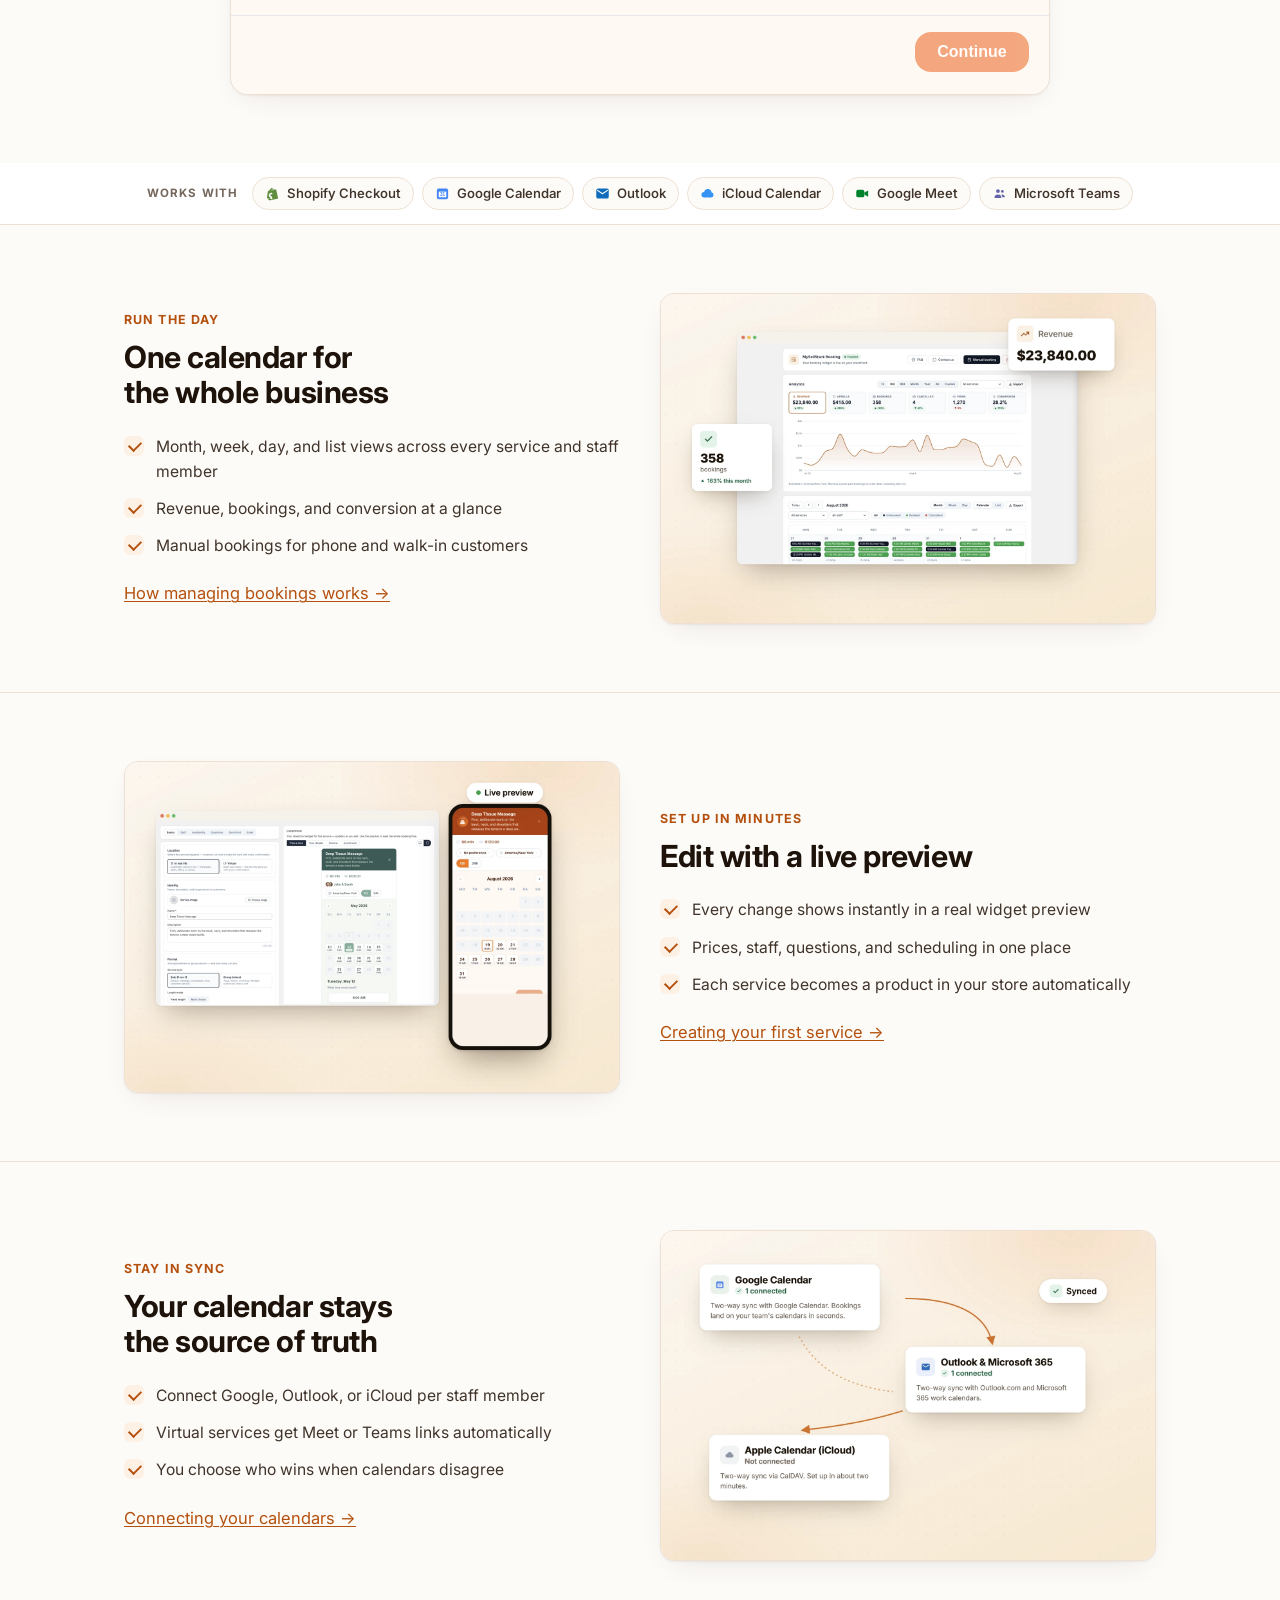
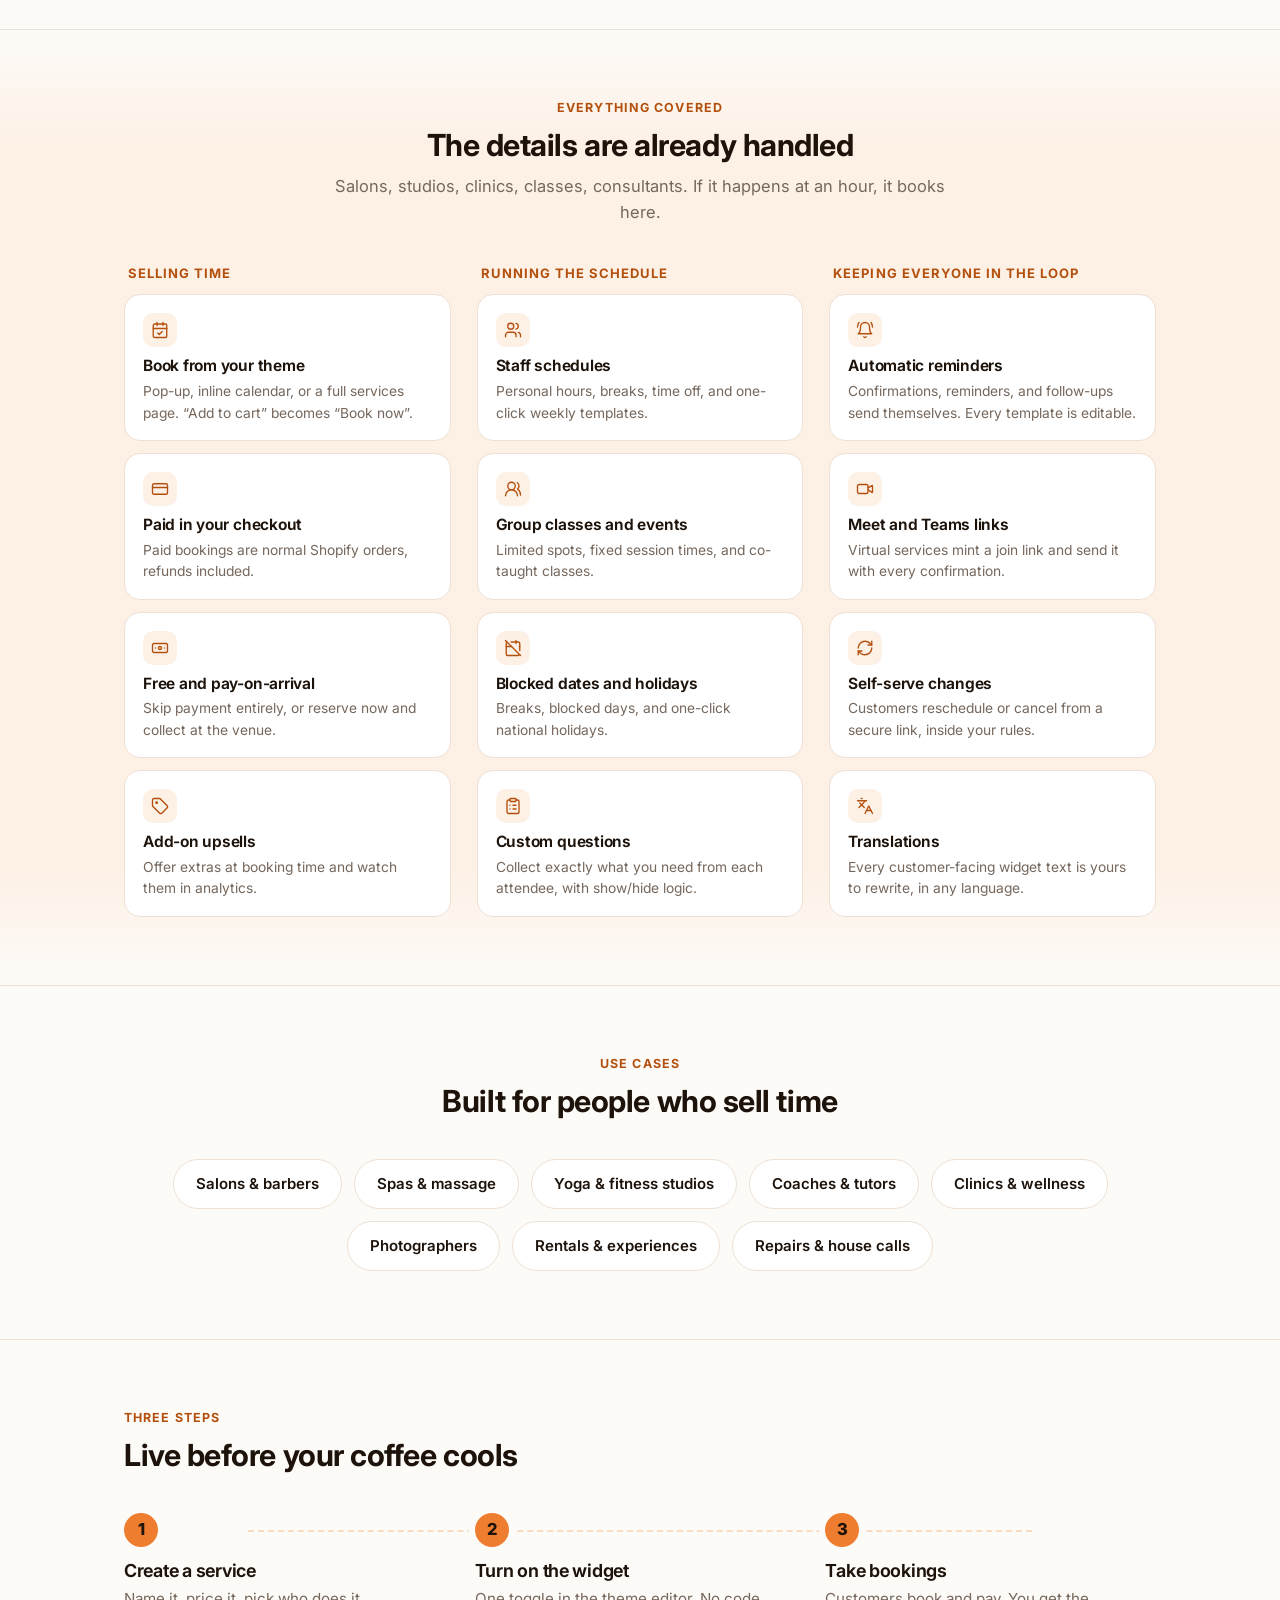
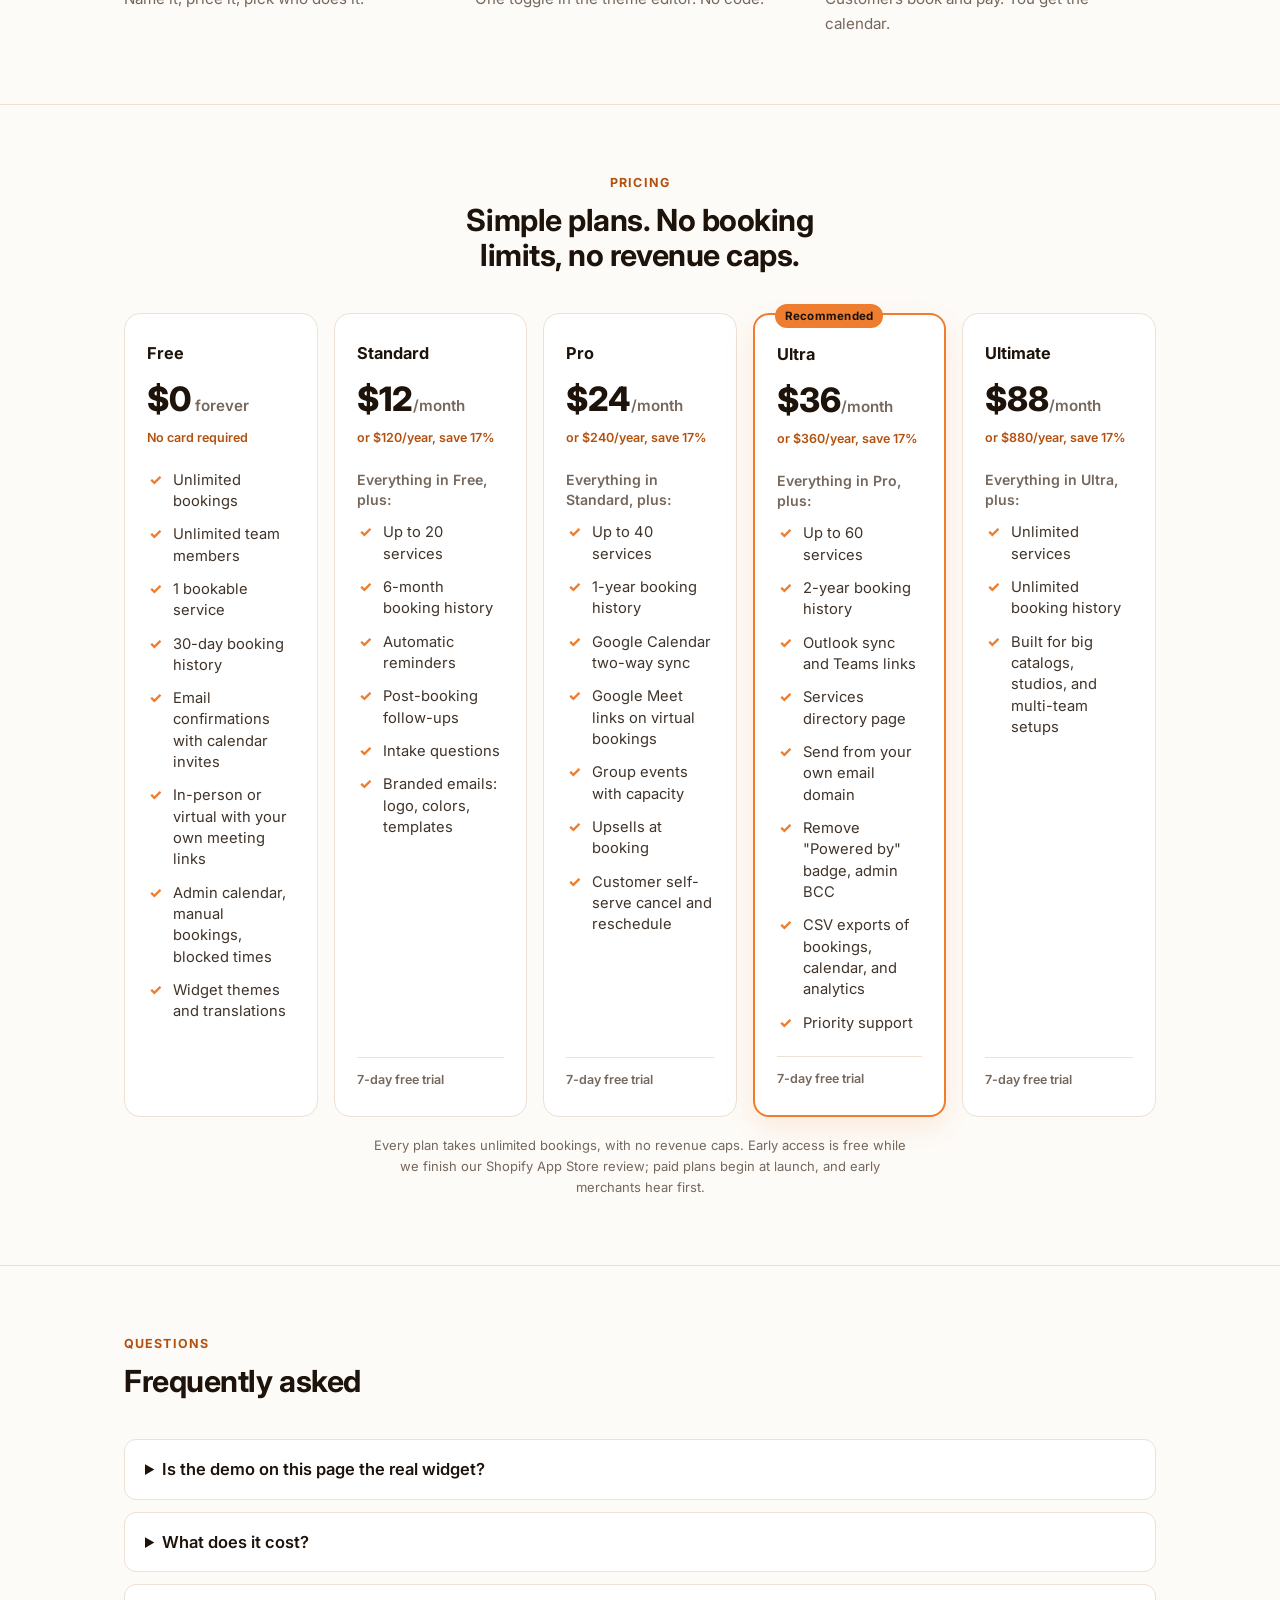
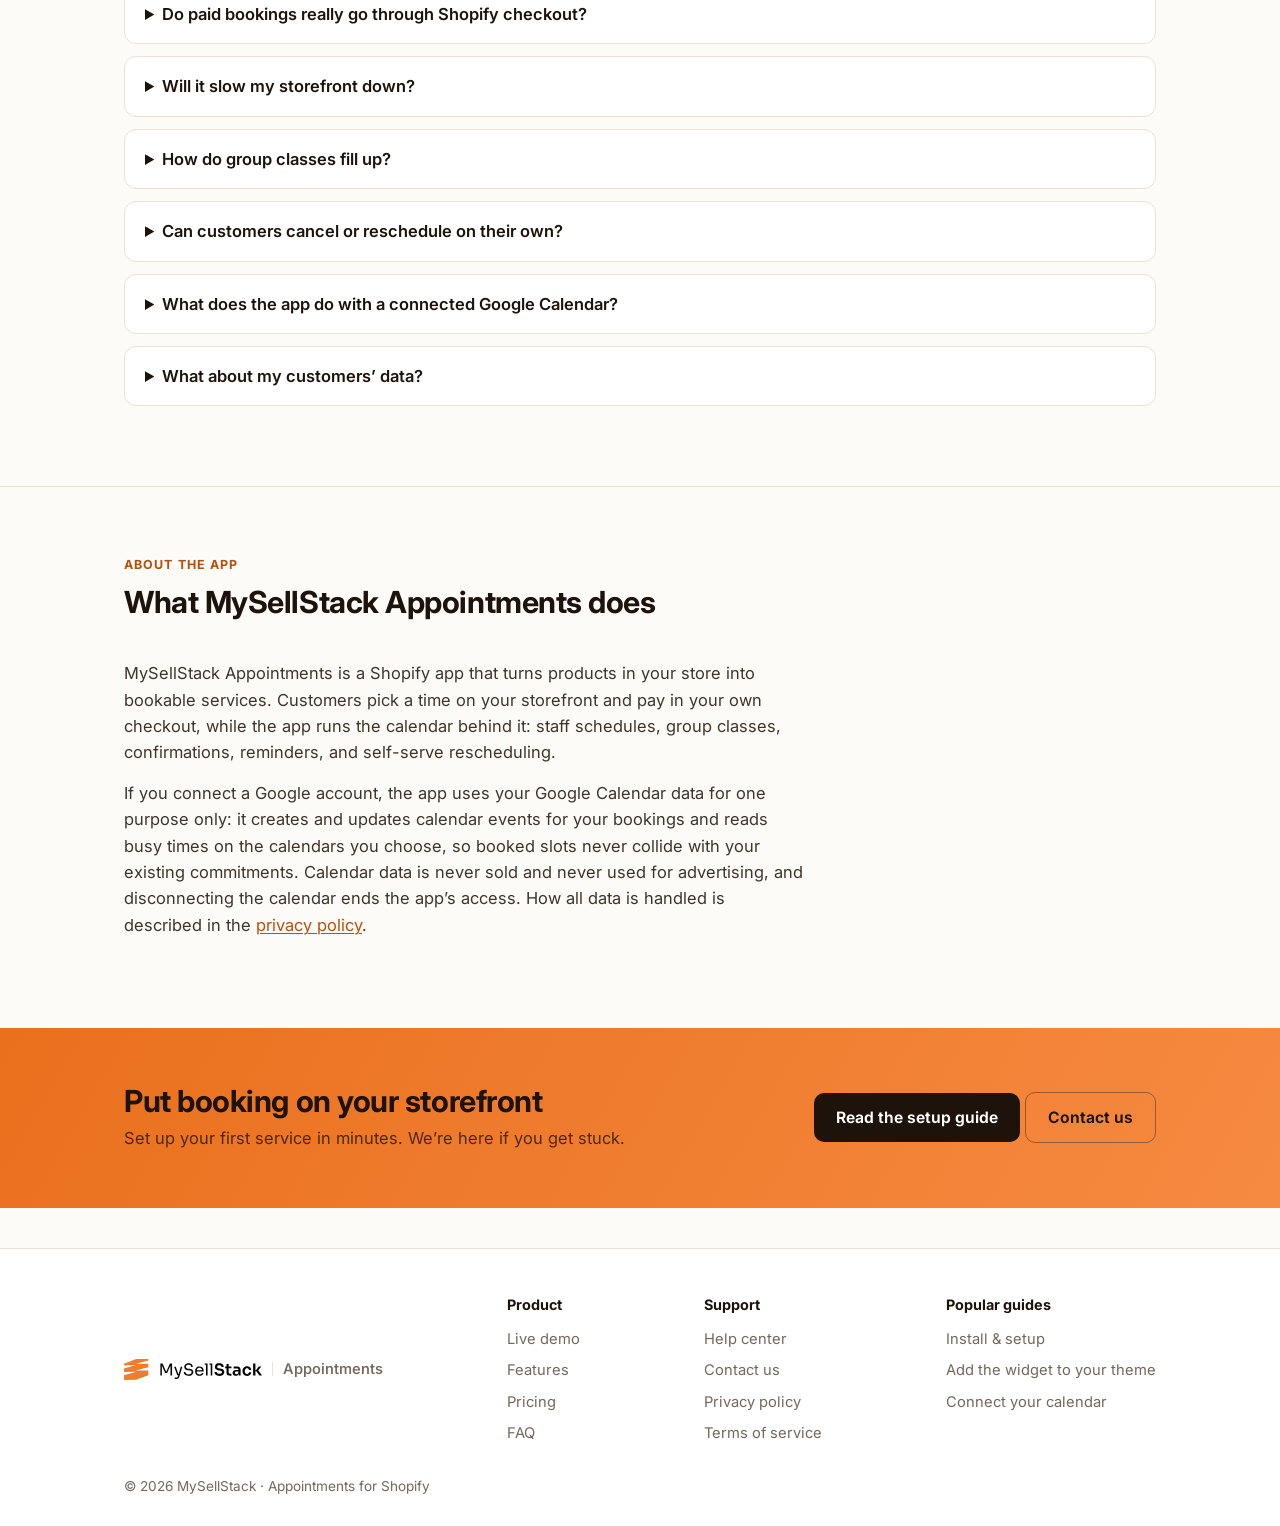
==== commit c88a3420: "Homepage explains the app's purpose and Google data use New About section naming MySellStack Appoint" ====
--- a/index.html
+++ b/index.html
@@ -18,7 +18,7 @@
   <link rel="preconnect" href="https://fonts.gstatic.com" crossorigin>
   <link rel="stylesheet" href="https://fonts.googleapis.com/css2?family=Inter:wght@400;500;650;700;800&display=swap">
   <script>document.documentElement.classList.add("js");</script>
-  <link rel="stylesheet" href="css/site.css?v=4">
+  <link rel="stylesheet" href="css/site.css?v=5">
 </head>
 <body class="v3">
 
@@ -398,12 +398,49 @@
         booking from the admin yourself.</p>
       </details>
       <details>
+        <summary>What does the app do with a connected Google Calendar?</summary>
+        <p>Two things. It creates and updates calendar events for bookings,
+        including Google Meet links on virtual services, and it reads events
+        on the calendars each staff member picks so busy times can’t be
+        double-booked. Calendar data is used for nothing else: no ads, no
+        selling, no unrelated processing. Access ends the moment you
+        disconnect the calendar in the app or revoke it in your Google
+        account. MySellStack Appointments’ use of information received from
+        Google APIs adheres to the
+        <a href="https://developers.google.com/terms/api-services-user-data-policy">Google
+        API Services User Data Policy</a>, including the Limited Use
+        requirements.</p>
+      </details>
+      <details>
         <summary>What about my customers’ data?</summary>
         <p>Booking data is processed only to run your bookings. It is never
         sold and never used for advertising. Erasure requests, retention
         limits, and encrypted backups are built in. Read the
         <a href="https://appointments.mysellstack.com/privacy">privacy policy</a>.</p>
       </details>
+    </div>
+  </section>
+
+  <section class="section" id="about">
+    <div class="wrap">
+      <div class="section-head reveal">
+        <div class="kicker">About the app</div>
+        <h2>What MySellStack Appointments does</h2>
+      </div>
+      <p class="about-copy reveal">MySellStack Appointments is a Shopify app
+      that turns products in your store into bookable services. Customers
+      pick a time on your storefront and pay in your own checkout, while the
+      app runs the calendar behind it: staff schedules, group classes,
+      confirmations, reminders, and self-serve rescheduling.</p>
+      <p class="about-copy reveal">If you connect a Google account, the app
+      uses your Google Calendar data for one purpose only: it creates and
+      updates calendar events for your bookings and reads busy times on the
+      calendars you choose, so booked slots never collide with your existing
+      commitments. Calendar data is never sold and never used for
+      advertising, and disconnecting the calendar ends the app’s access. How
+      all data is handled is described in the
+      <a href="https://appointments.mysellstack.com/privacy">privacy
+      policy</a>.</p>
     </div>
   </section>
 
--- a/css/site.css
+++ b/css/site.css
@@ -540,6 +540,10 @@
 
 .price-note { font-size: 12.5px; color: var(--muted); margin-top: 14px; }
 
+/* About-the-app block (also serves the OAuth verifier's "homepage must
+   explain the app's purpose" requirement). */
+.about-copy { color: var(--body); margin-bottom: 14px; }
+
 /* ---- scroll reveal ---- */
 /* Reveals are gated on html.js (set by an inline script in <head>):
    a no-JS visitor must never be left staring at opacity-0 sections. */
@@ -550,7 +554,7 @@
 }
 
 /* Anchor targets clear the fixed pill nav. */
-#demo, #tour, #features, #use-cases, #how, #pricing, #faq {
+#demo, #tour, #features, #use-cases, #how, #pricing, #faq, #about {
   scroll-margin-top: 96px;
 }
 
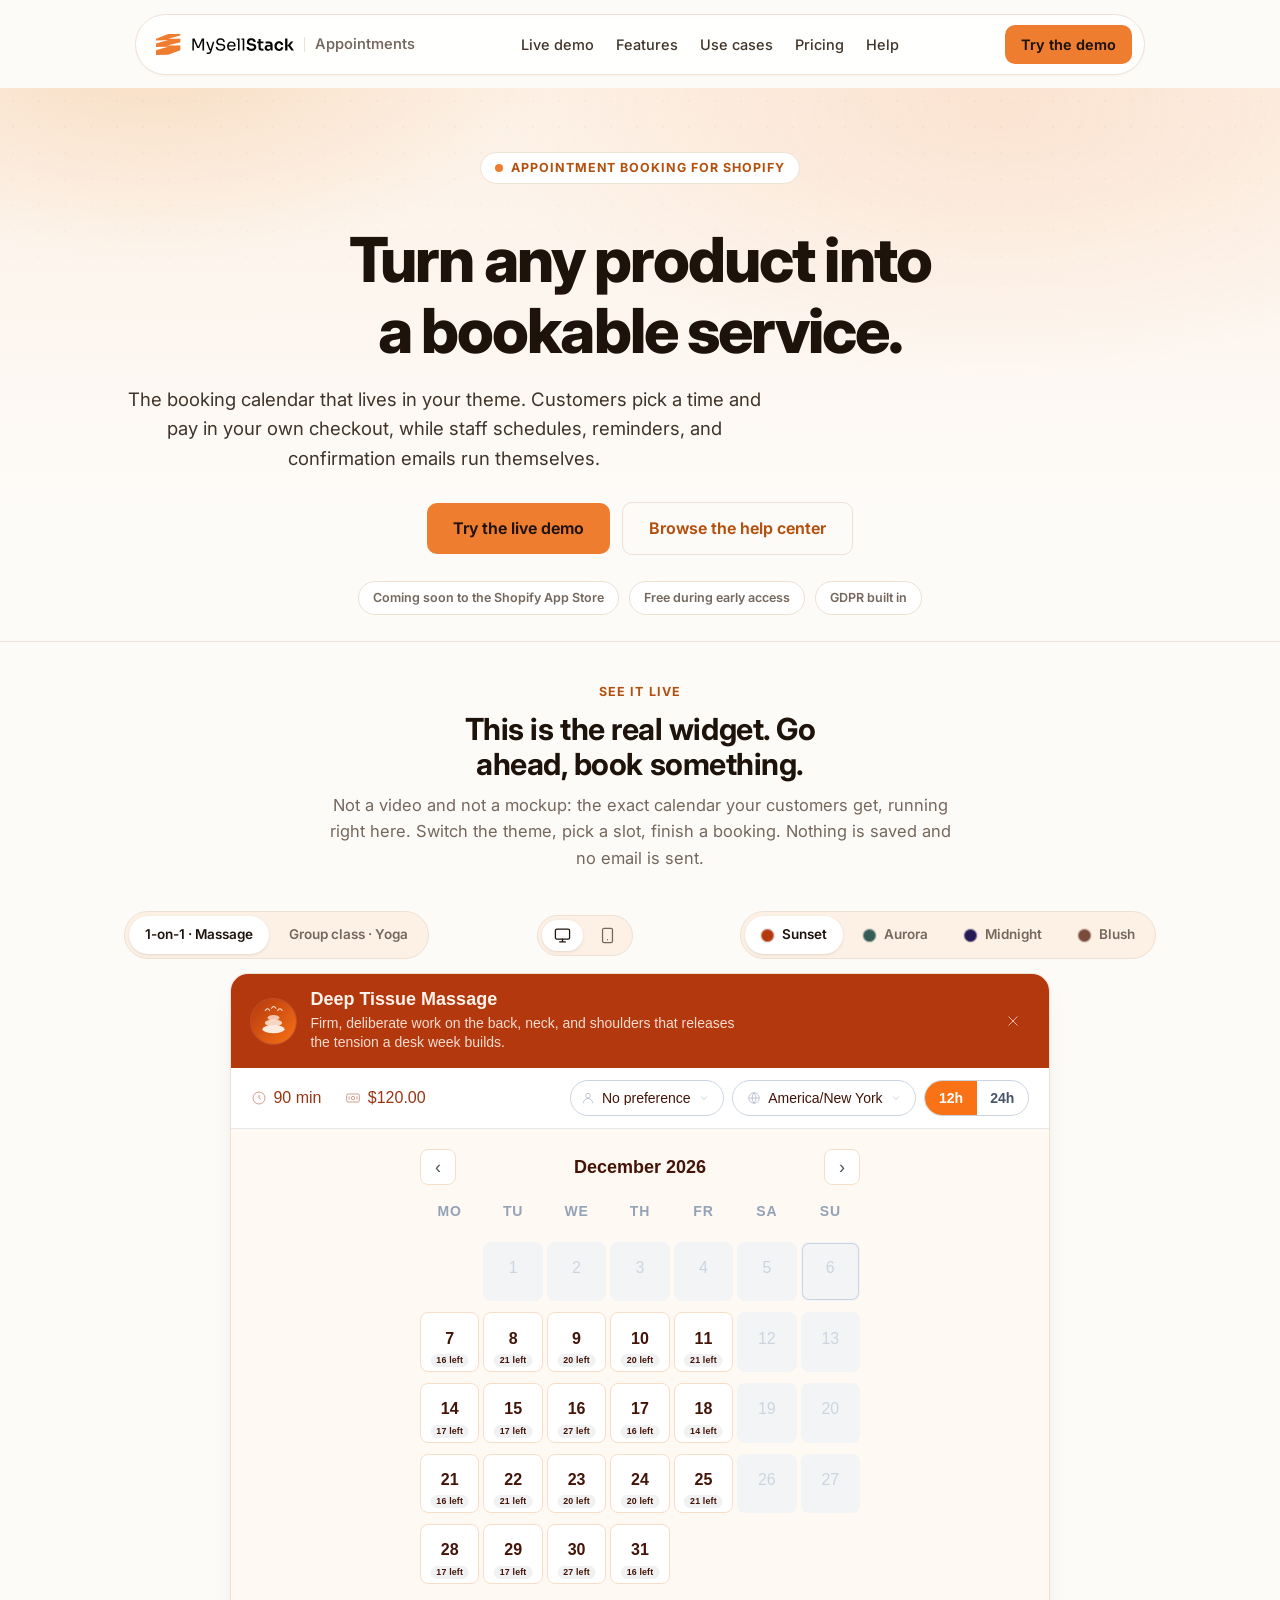
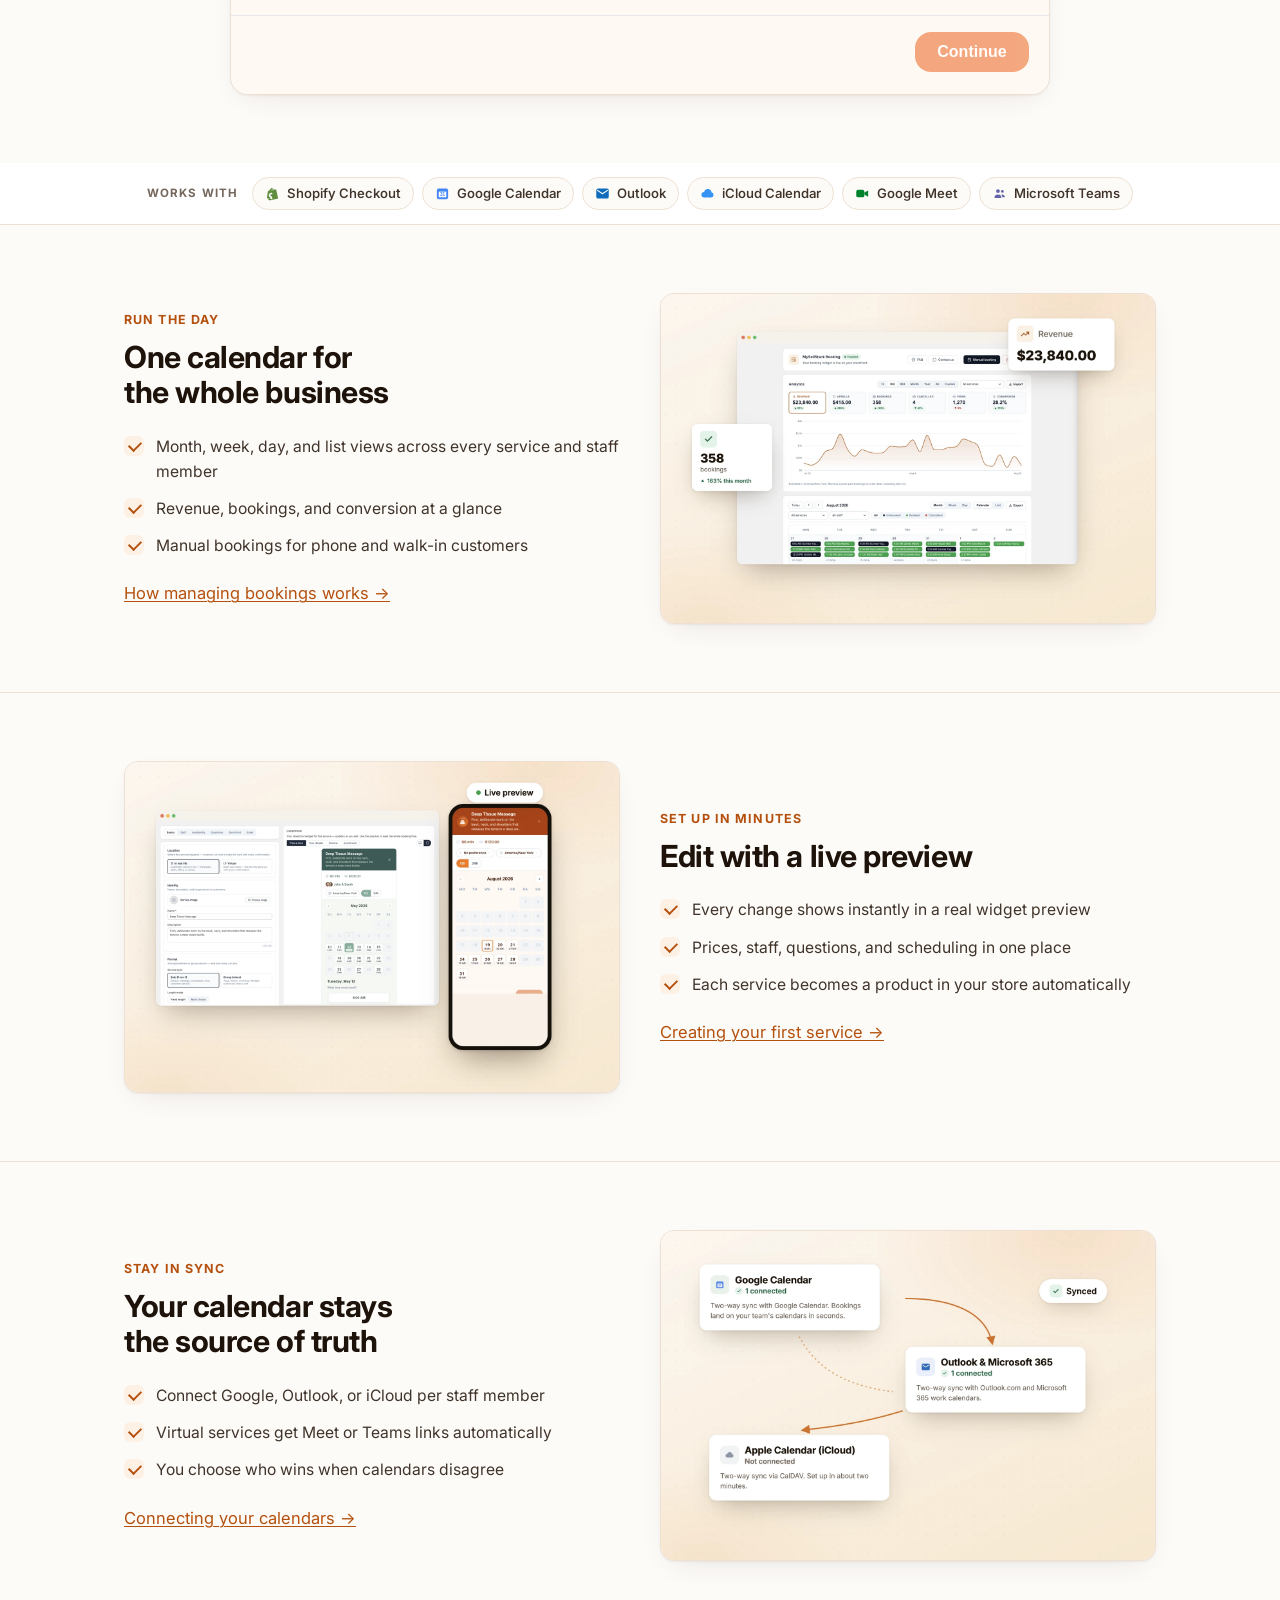
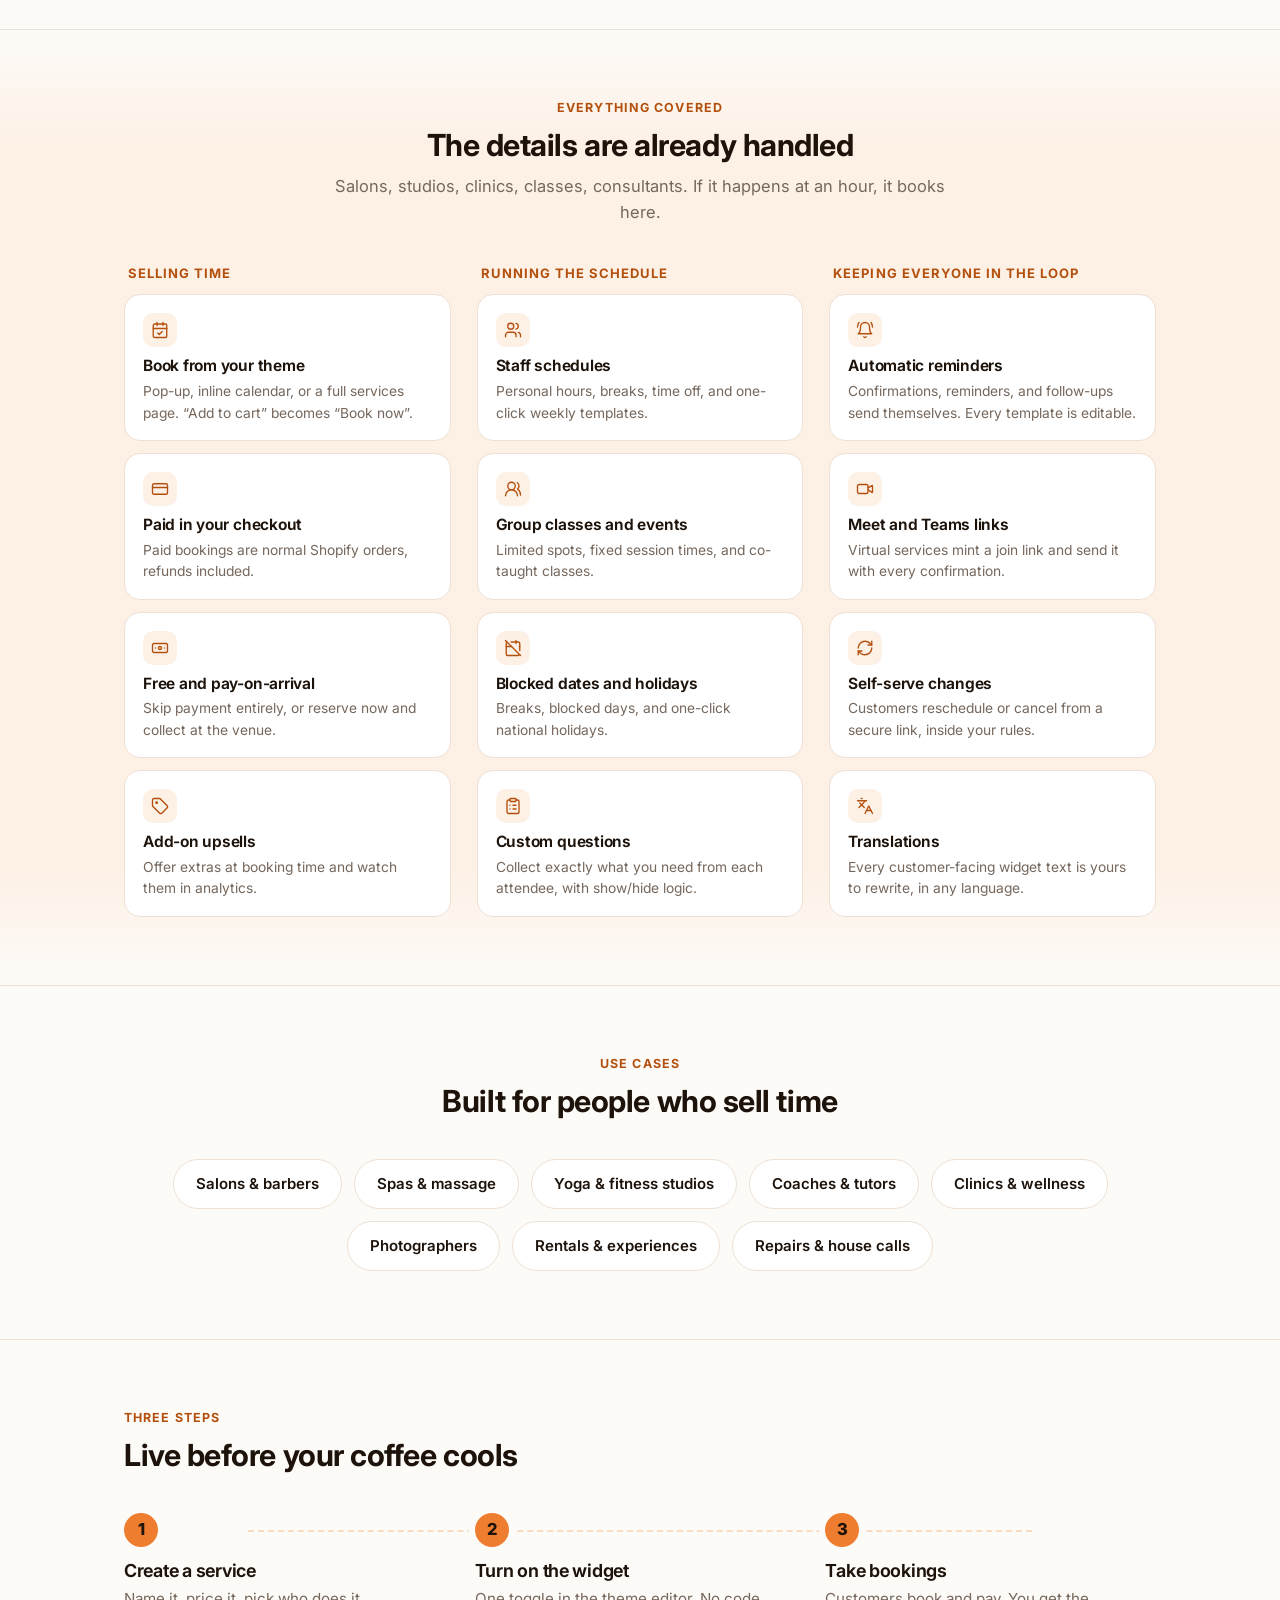
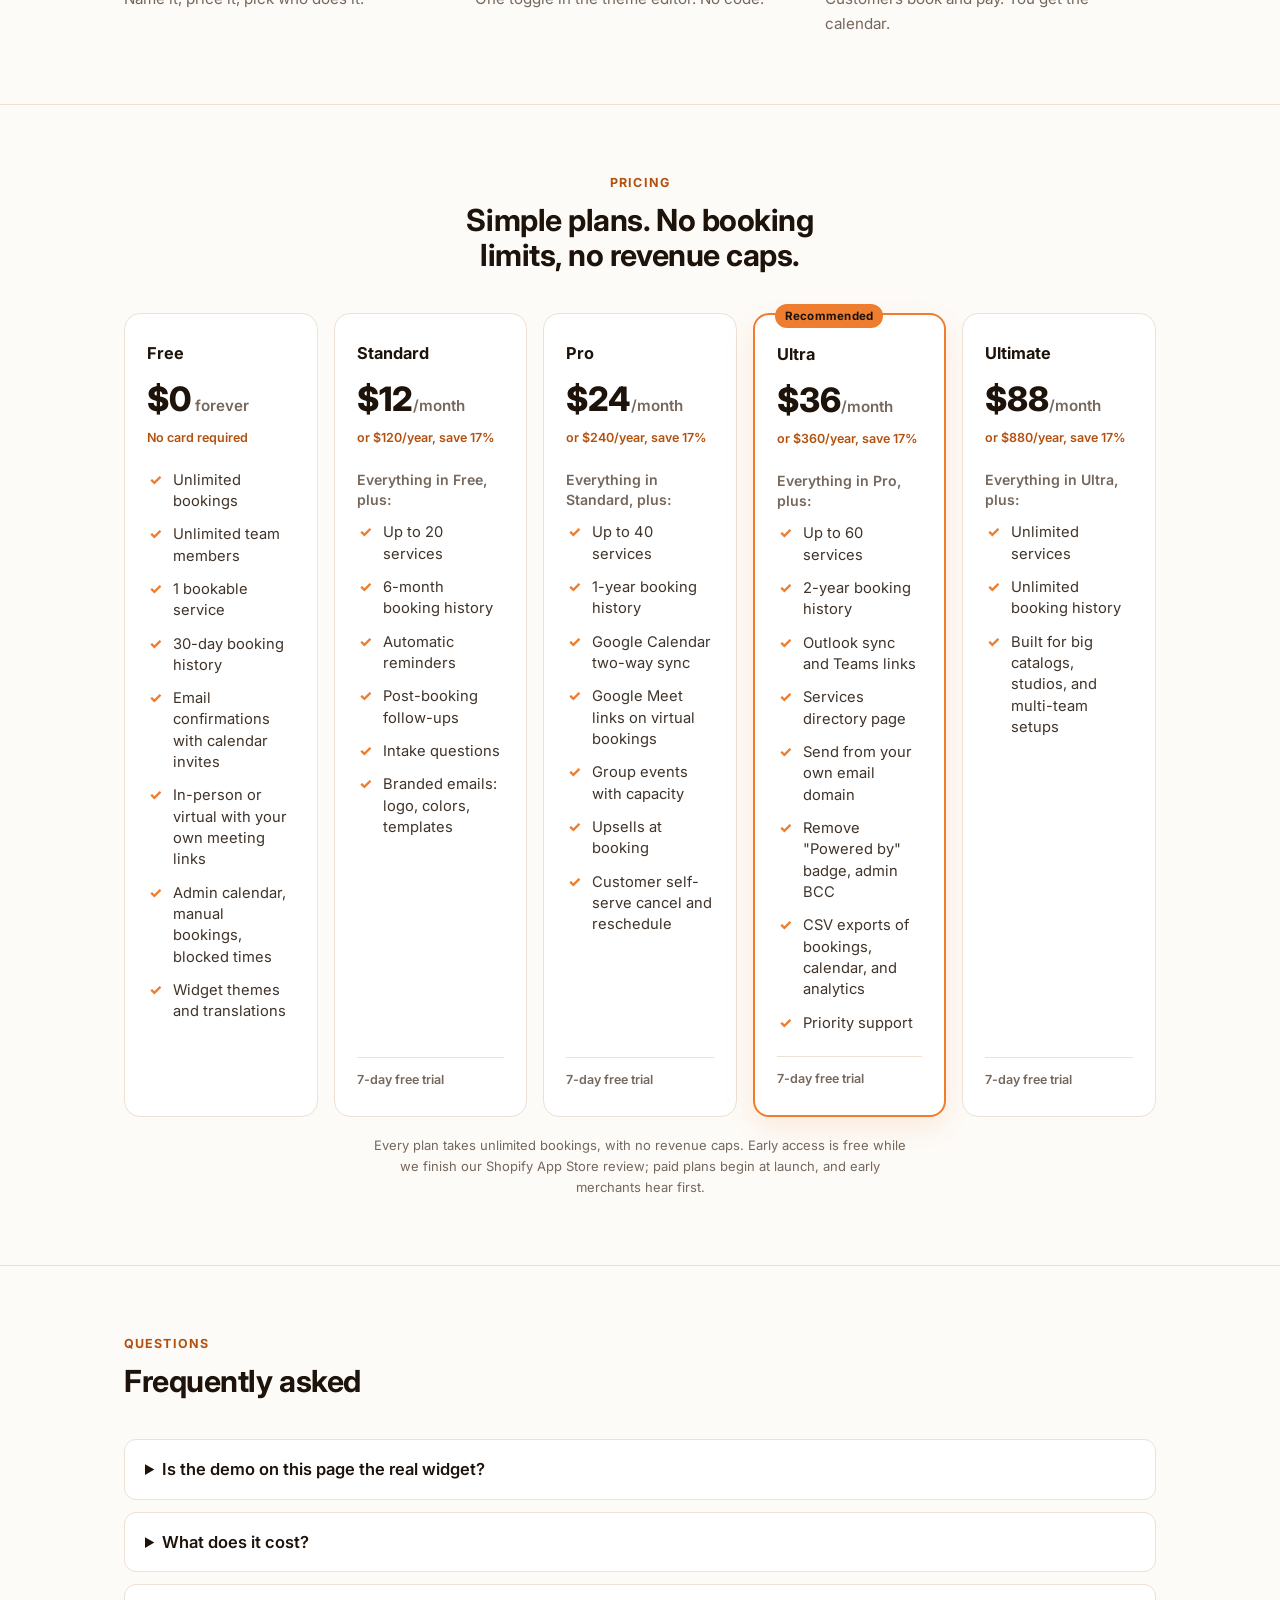
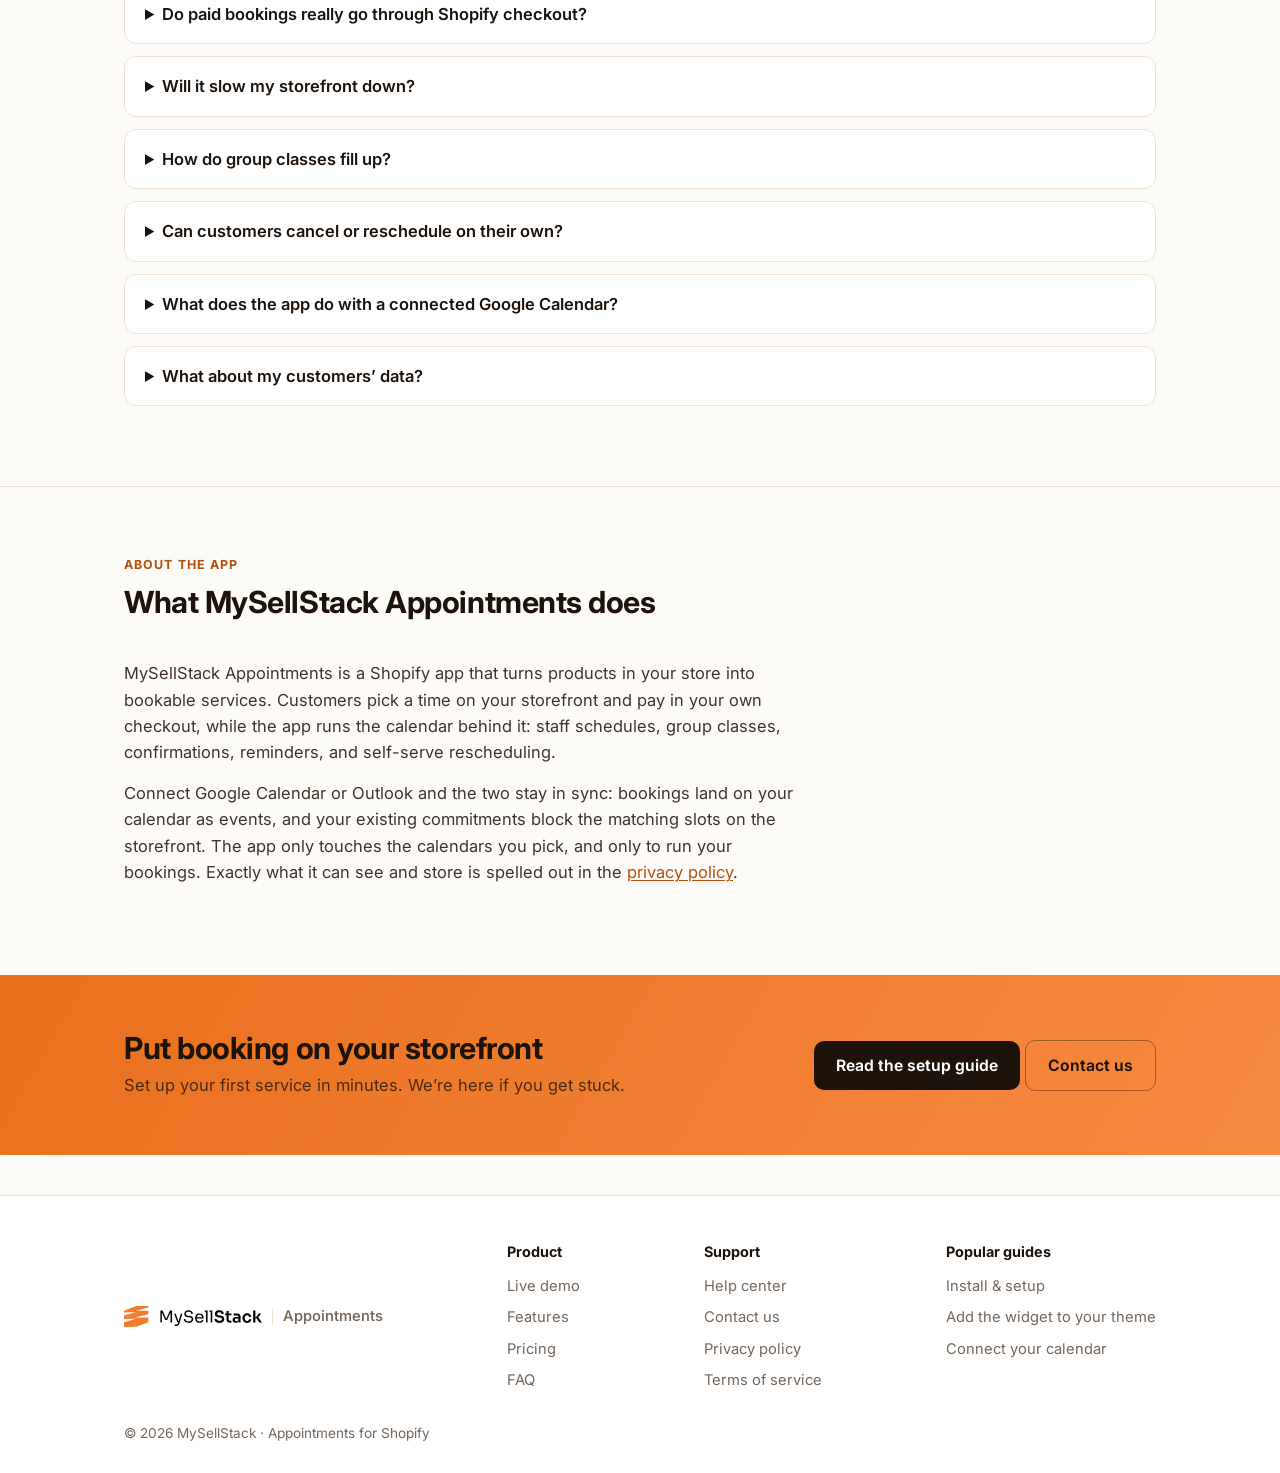
==== commit 2903875d: "Rewrite Google Calendar copy in the site's own voice The Limited Use legalese moves out of merchant-" ====
--- a/index.html
+++ b/index.html
@@ -399,17 +399,14 @@
       </details>
       <details>
         <summary>What does the app do with a connected Google Calendar?</summary>
-        <p>Two things. It creates and updates calendar events for bookings,
-        including Google Meet links on virtual services, and it reads events
-        on the calendars each staff member picks so busy times can’t be
-        double-booked. Calendar data is used for nothing else: no ads, no
-        selling, no unrelated processing. Access ends the moment you
-        disconnect the calendar in the app or revoke it in your Google
-        account. MySellStack Appointments’ use of information received from
-        Google APIs adheres to the
-        <a href="https://developers.google.com/terms/api-services-user-data-policy">Google
-        API Services User Data Policy</a>, including the Limited Use
-        requirements.</p>
+        <p>Two jobs. Your bookings appear on the calendar as proper events,
+        with Google Meet links on virtual services, and busy times on the
+        calendars you pick keep those slots from being booked twice. That is
+        the whole story: your calendar is never used for ads, never sold,
+        and access ends the moment you disconnect it, either in the app or
+        from your Google account. The
+        <a href="https://appointments.mysellstack.com/privacy">privacy
+        policy</a> covers the fine print.</p>
       </details>
       <details>
         <summary>What about my customers’ data?</summary>
@@ -432,13 +429,11 @@
       pick a time on your storefront and pay in your own checkout, while the
       app runs the calendar behind it: staff schedules, group classes,
       confirmations, reminders, and self-serve rescheduling.</p>
-      <p class="about-copy reveal">If you connect a Google account, the app
-      uses your Google Calendar data for one purpose only: it creates and
-      updates calendar events for your bookings and reads busy times on the
-      calendars you choose, so booked slots never collide with your existing
-      commitments. Calendar data is never sold and never used for
-      advertising, and disconnecting the calendar ends the app’s access. How
-      all data is handled is described in the
+      <p class="about-copy reveal">Connect Google Calendar or Outlook and
+      the two stay in sync: bookings land on your calendar as events, and
+      your existing commitments block the matching slots on the storefront.
+      The app only touches the calendars you pick, and only to run your
+      bookings. Exactly what it can see and store is spelled out in the
       <a href="https://appointments.mysellstack.com/privacy">privacy
       policy</a>.</p>
     </div>
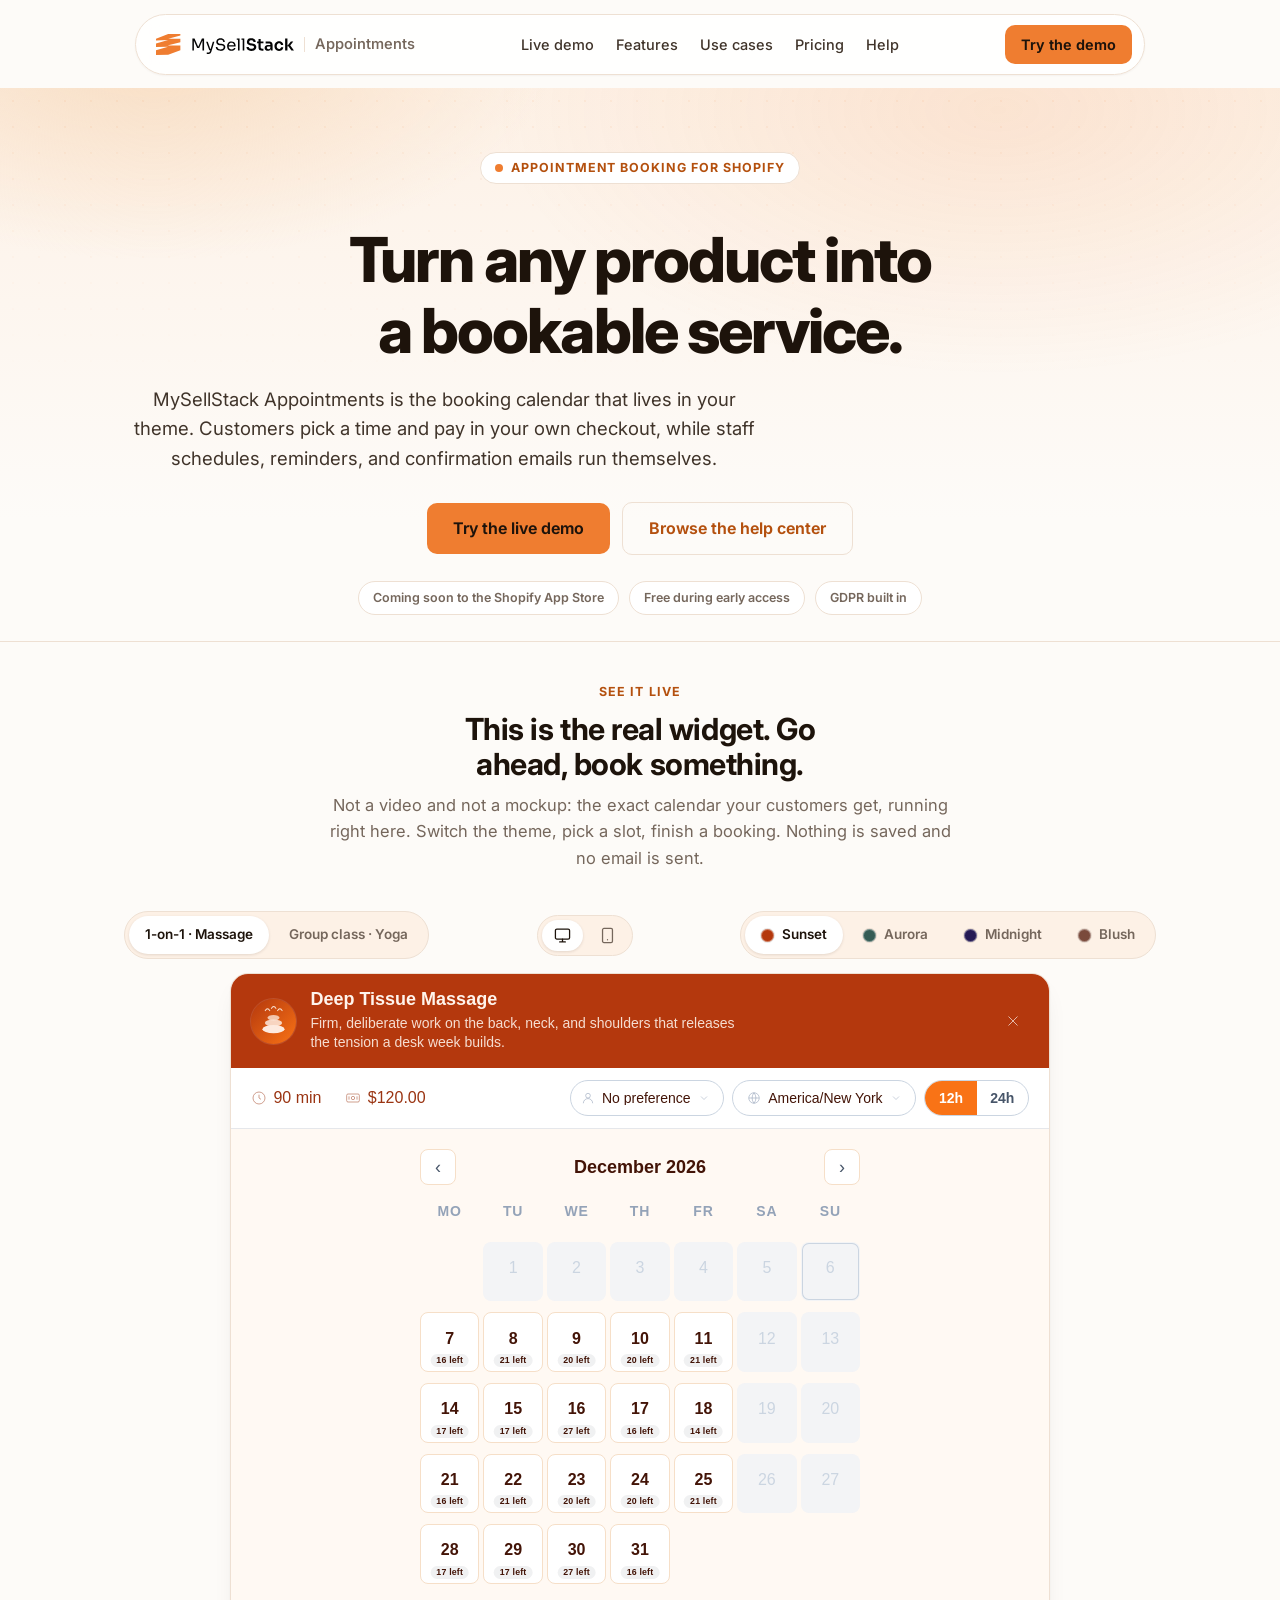
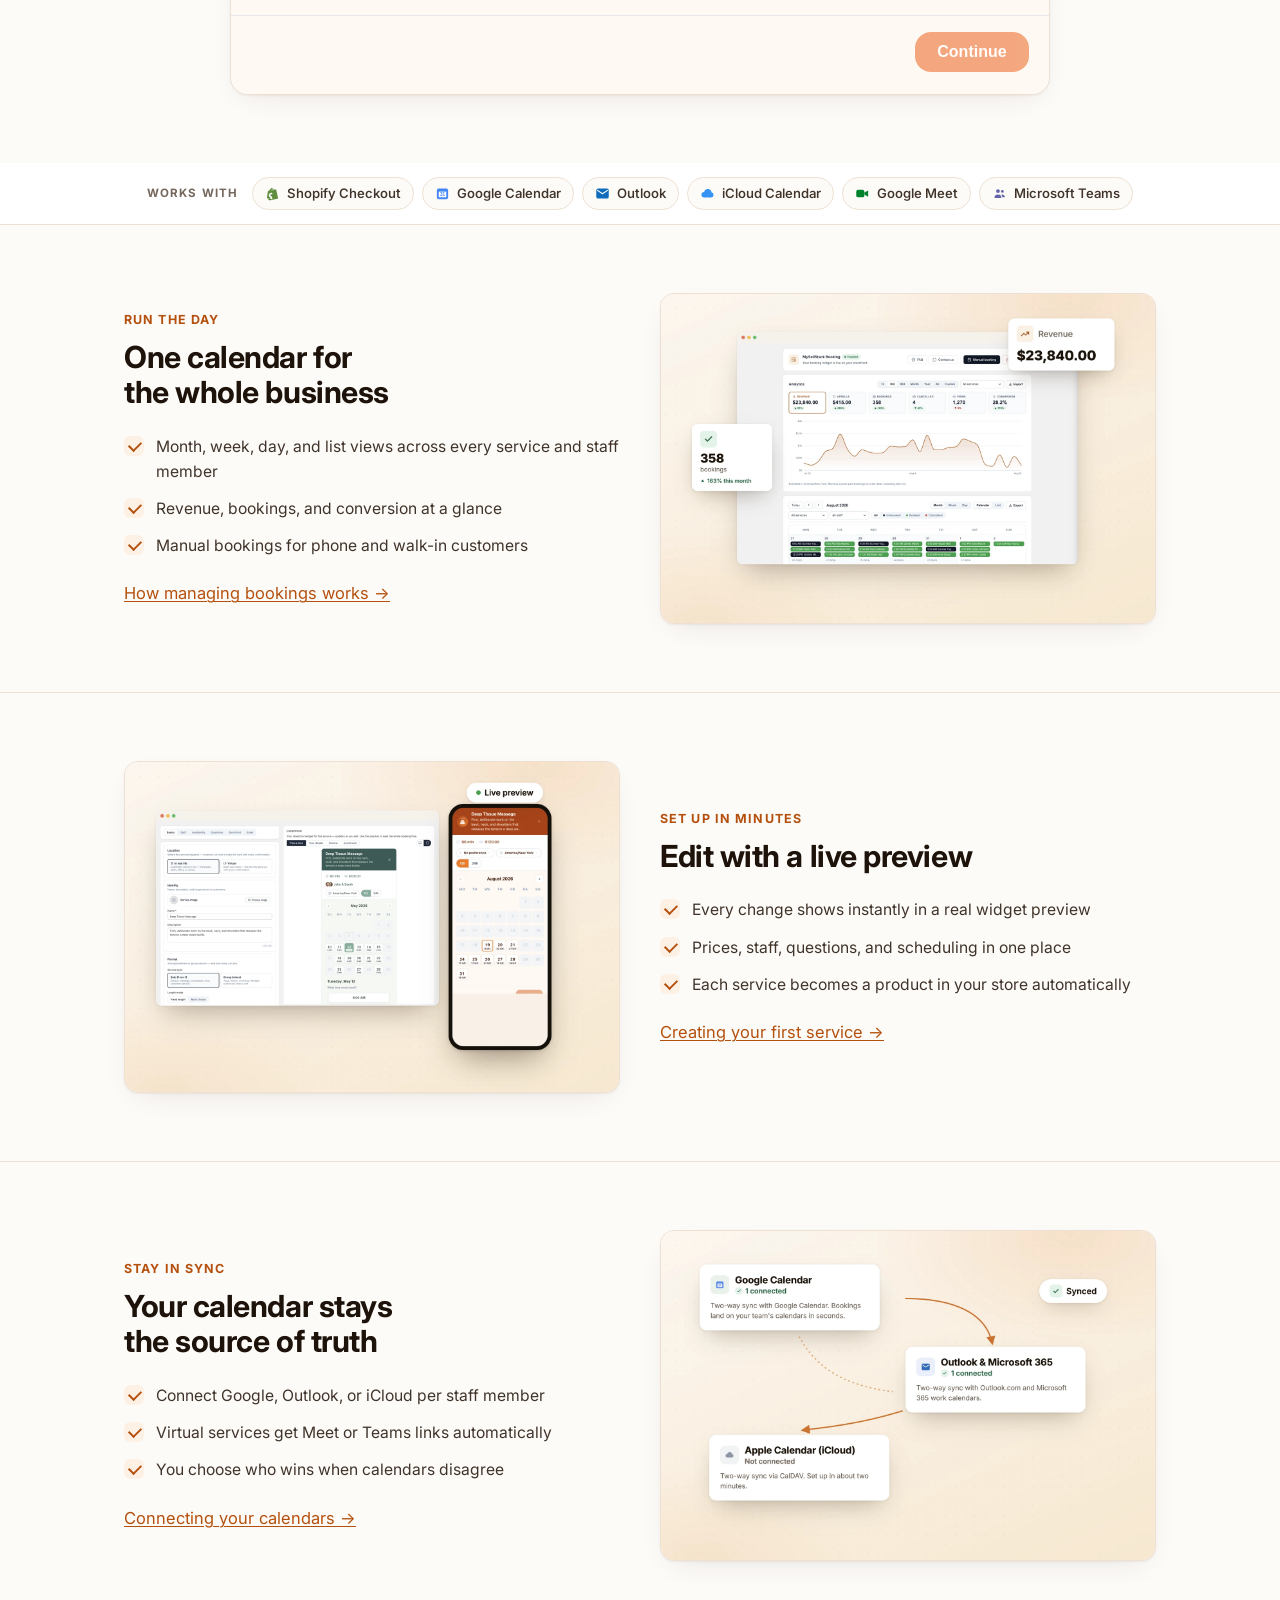
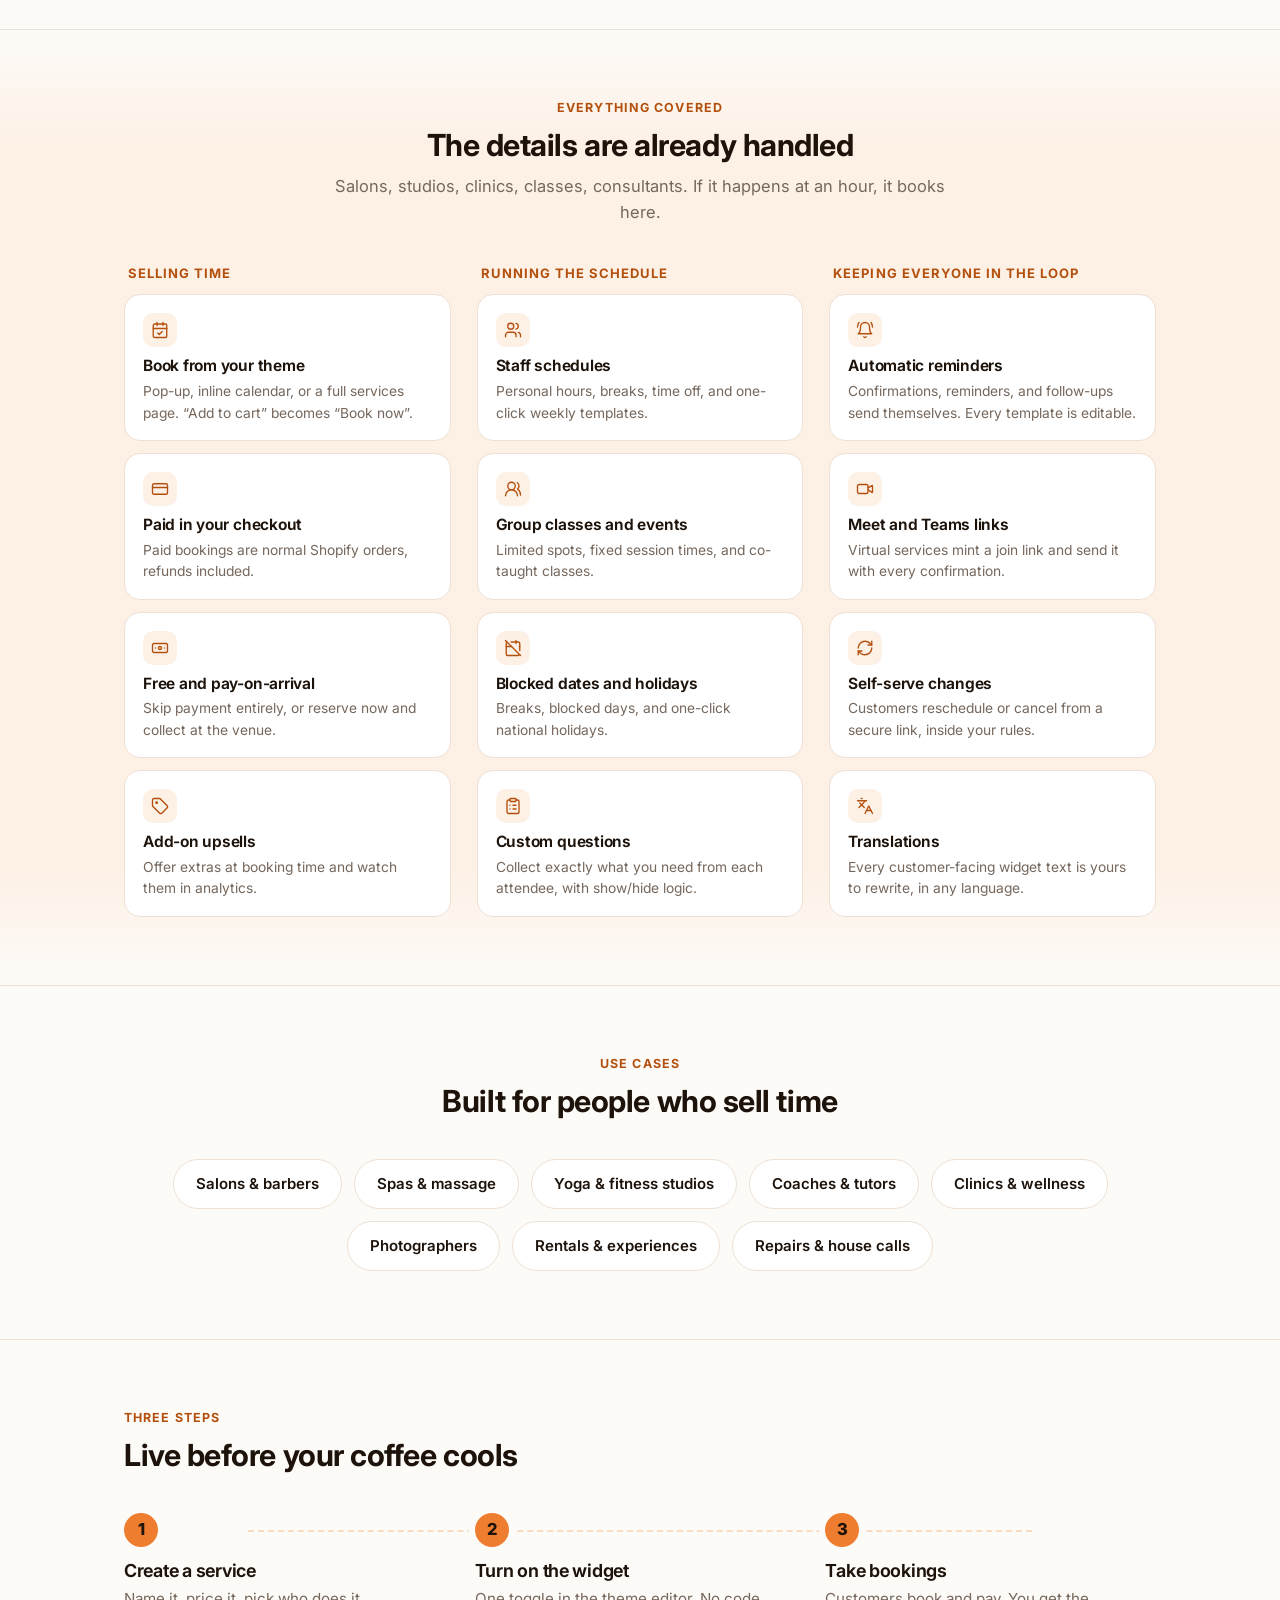
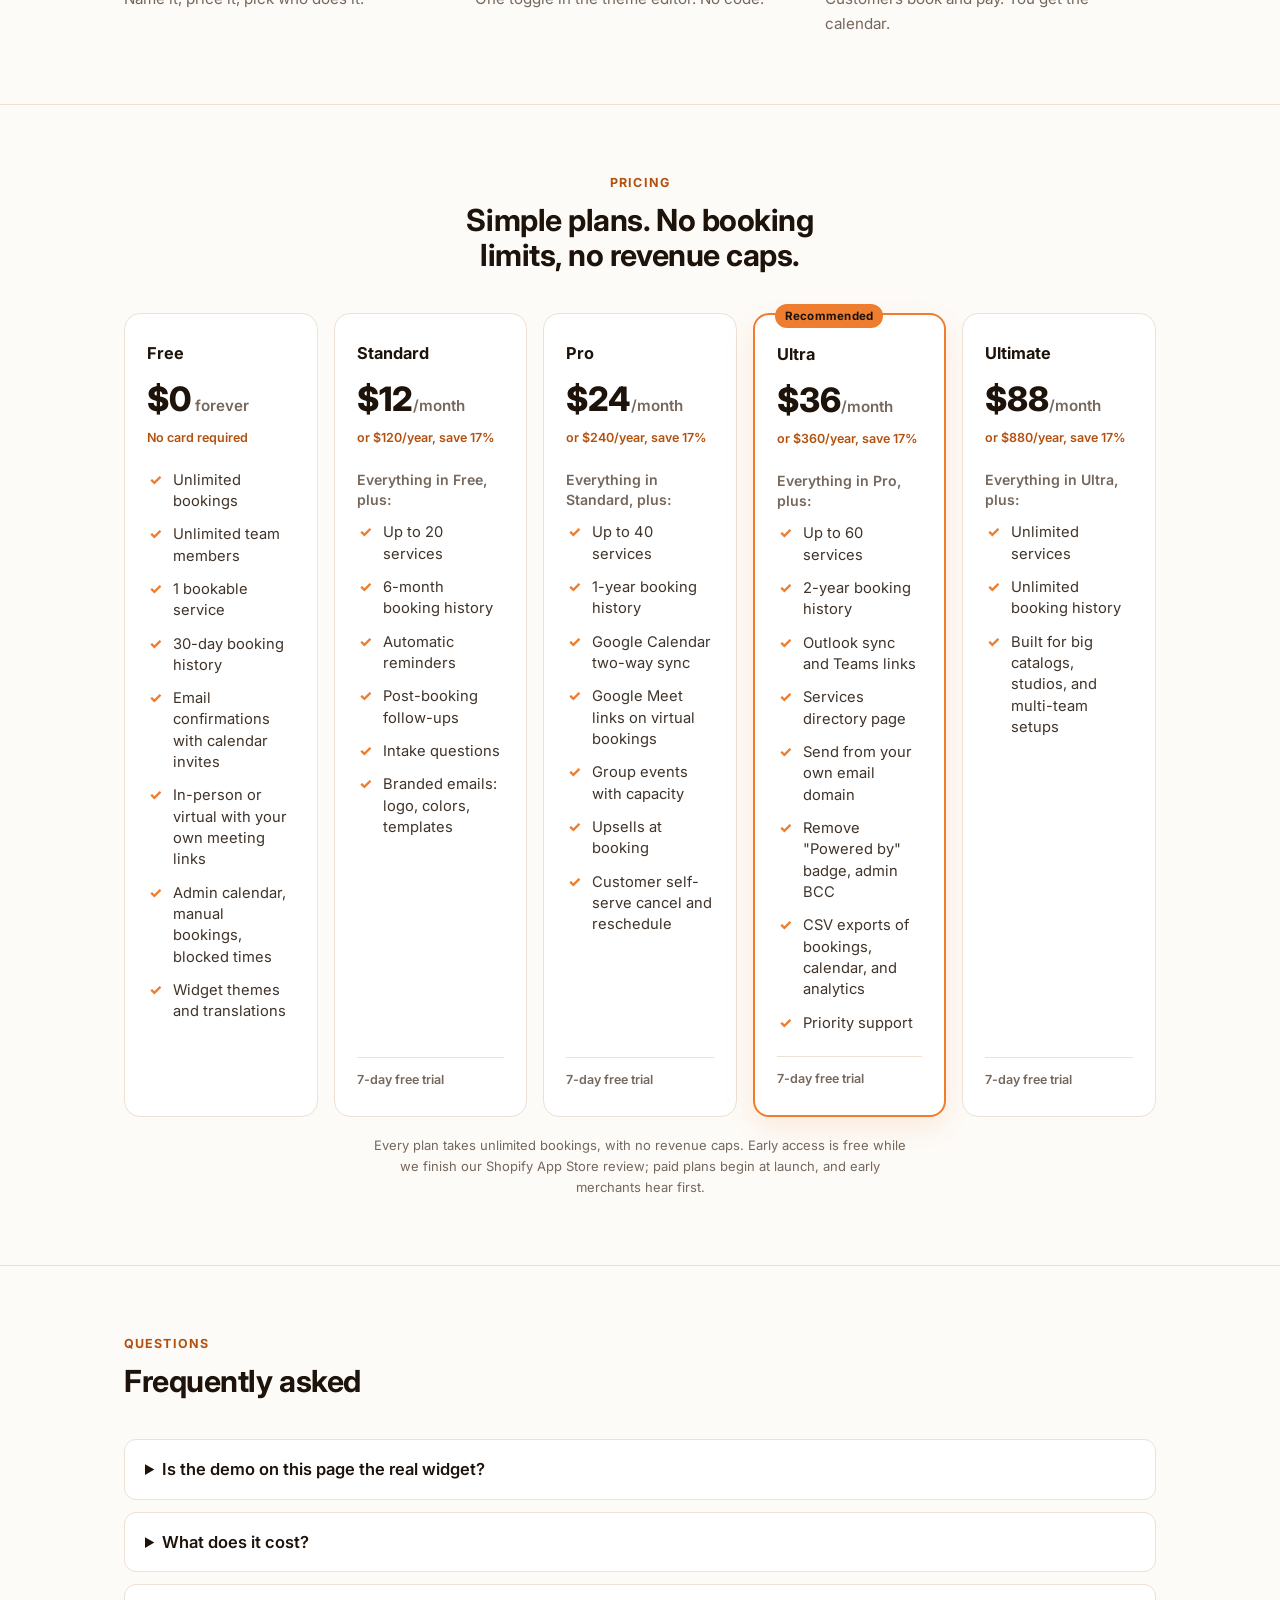
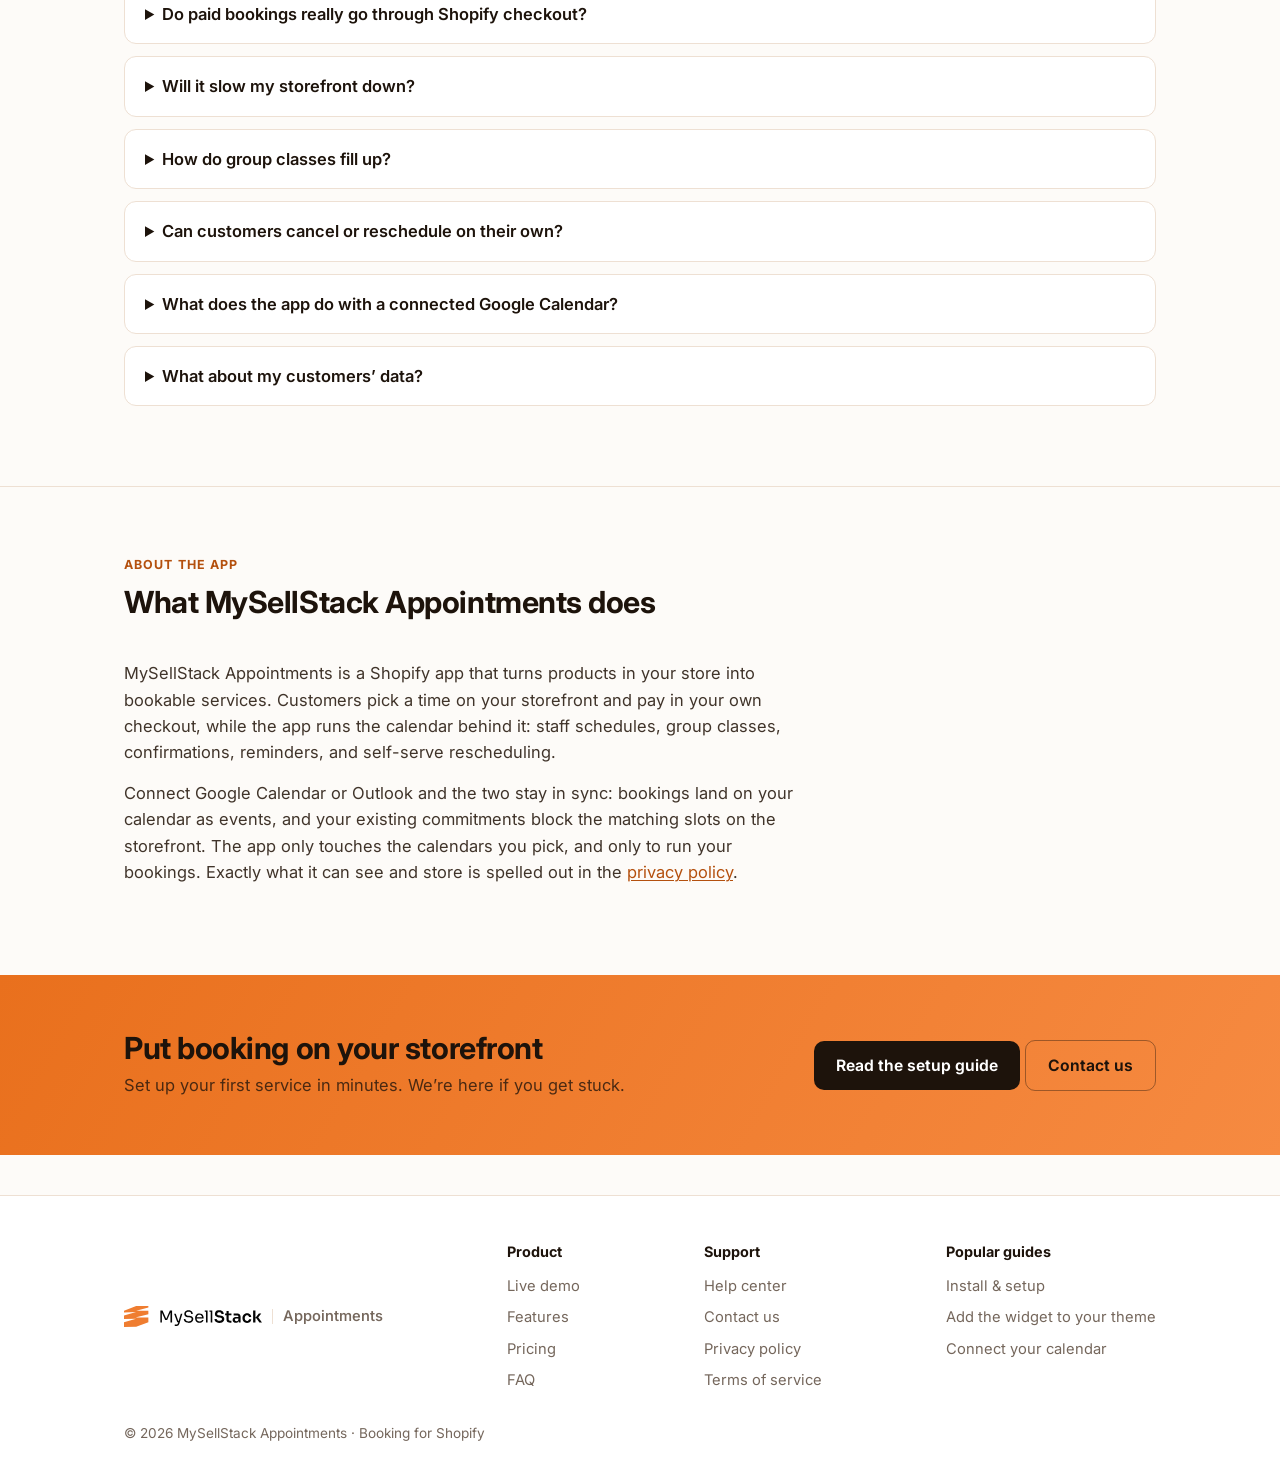
==== commit 7472fef4: "Name the app in above-the-fold copy; un-hide About from crawlers The OAuth branding reviewer reads t" ====
--- a/index.html
+++ b/index.html
@@ -5,7 +5,7 @@
   <meta name="viewport" content="width=device-width, initial-scale=1">
   <meta name="theme-color" content="#ef7d30">
   <title>MySellStack Appointments · Appointment booking for Shopify</title>
-  <meta name="description" content="Take appointment bookings right on your Shopify storefront. Try the live booking widget, switch themes, and see how services, staff, and reminders work together.">
+  <meta name="description" content="MySellStack Appointments adds appointment booking to your Shopify storefront. Try the live booking widget, switch themes, and see how services, staff, and reminders work together.">
   <meta property="og:type" content="website">
   <meta property="og:title" content="MySellStack Appointments · Appointment booking for Shopify">
   <meta property="og:description" content="Turn any product into a bookable service. Try the real booking widget live, right on the homepage.">
@@ -42,9 +42,9 @@
       <span class="eyebrow eyebrow-live"><span class="pulse"></span>Appointment booking for Shopify</span>
       <h1>Turn any product into<br>a bookable service.</h1>
       <p class="lede">
-        The booking calendar that lives in your theme. Customers pick a time
-        and pay in your own checkout, while staff schedules, reminders, and
-        confirmation emails run themselves.
+        MySellStack Appointments is the booking calendar that lives in your
+        theme. Customers pick a time and pay in your own checkout, while
+        staff schedules, reminders, and confirmation emails run themselves.
       </p>
       <div class="cta-row cta-center">
         <a class="btn btn-lg" href="#demo">Try the live demo</a>
@@ -418,18 +418,20 @@
     </div>
   </section>
 
+  <!-- No reveal animation here: this section must be visible to
+       non-scrolling crawlers (OAuth branding review reads it). -->
   <section class="section" id="about">
     <div class="wrap">
-      <div class="section-head reveal">
+      <div class="section-head">
         <div class="kicker">About the app</div>
         <h2>What MySellStack Appointments does</h2>
       </div>
-      <p class="about-copy reveal">MySellStack Appointments is a Shopify app
+      <p class="about-copy">MySellStack Appointments is a Shopify app
       that turns products in your store into bookable services. Customers
       pick a time on your storefront and pay in your own checkout, while the
       app runs the calendar behind it: staff schedules, group classes,
       confirmations, reminders, and self-serve rescheduling.</p>
-      <p class="about-copy reveal">Connect Google Calendar or Outlook and
+      <p class="about-copy">Connect Google Calendar or Outlook and
       the two stay in sync: bookings land on your calendar as events, and
       your existing commitments block the matching slots on the storefront.
       The app only touches the calendars you pick, and only to run your
@@ -477,7 +479,7 @@
       <a href="help/connect-calendars.html">Connect your calendar</a>
     </nav>
   </div>
-  <div class="wrap small-print">© 2026 MySellStack · Appointments for Shopify</div>
+  <div class="wrap small-print">© 2026 MySellStack Appointments · Booking for Shopify</div>
 </footer>
 
 <script>
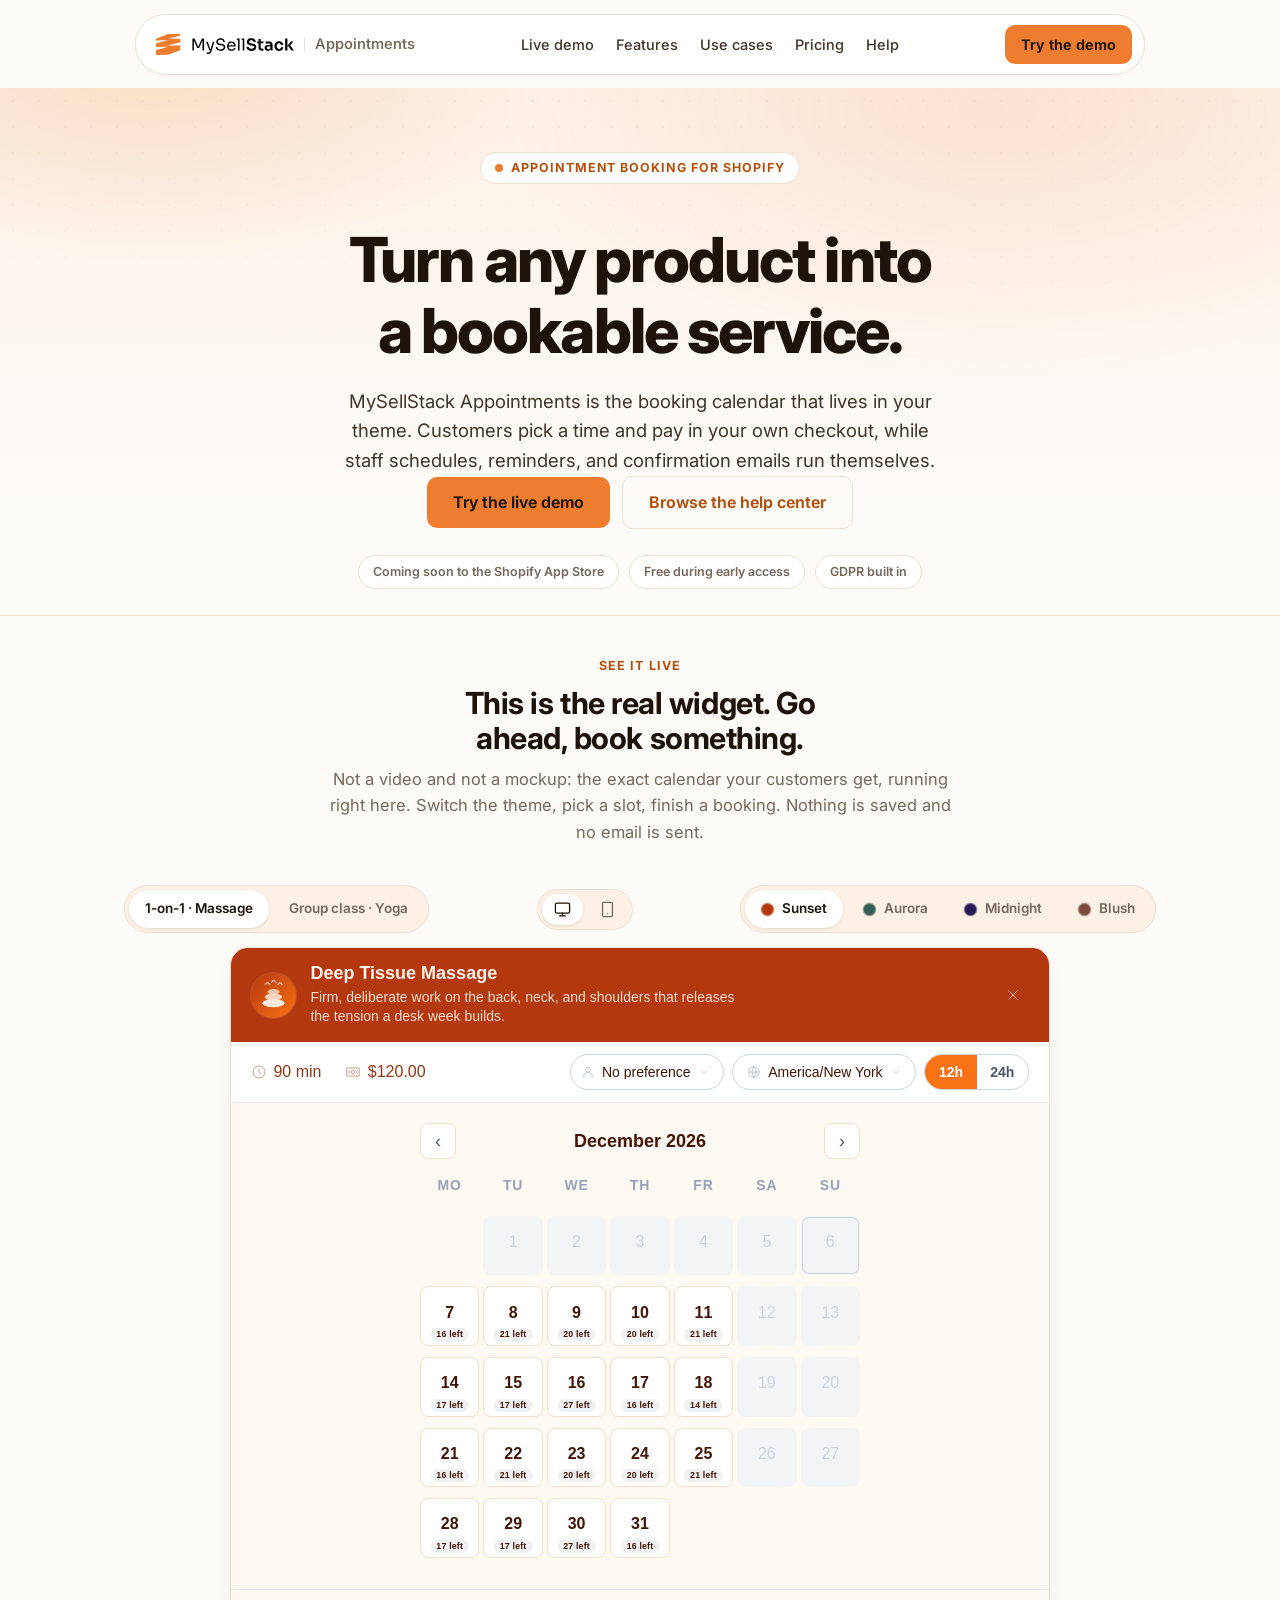
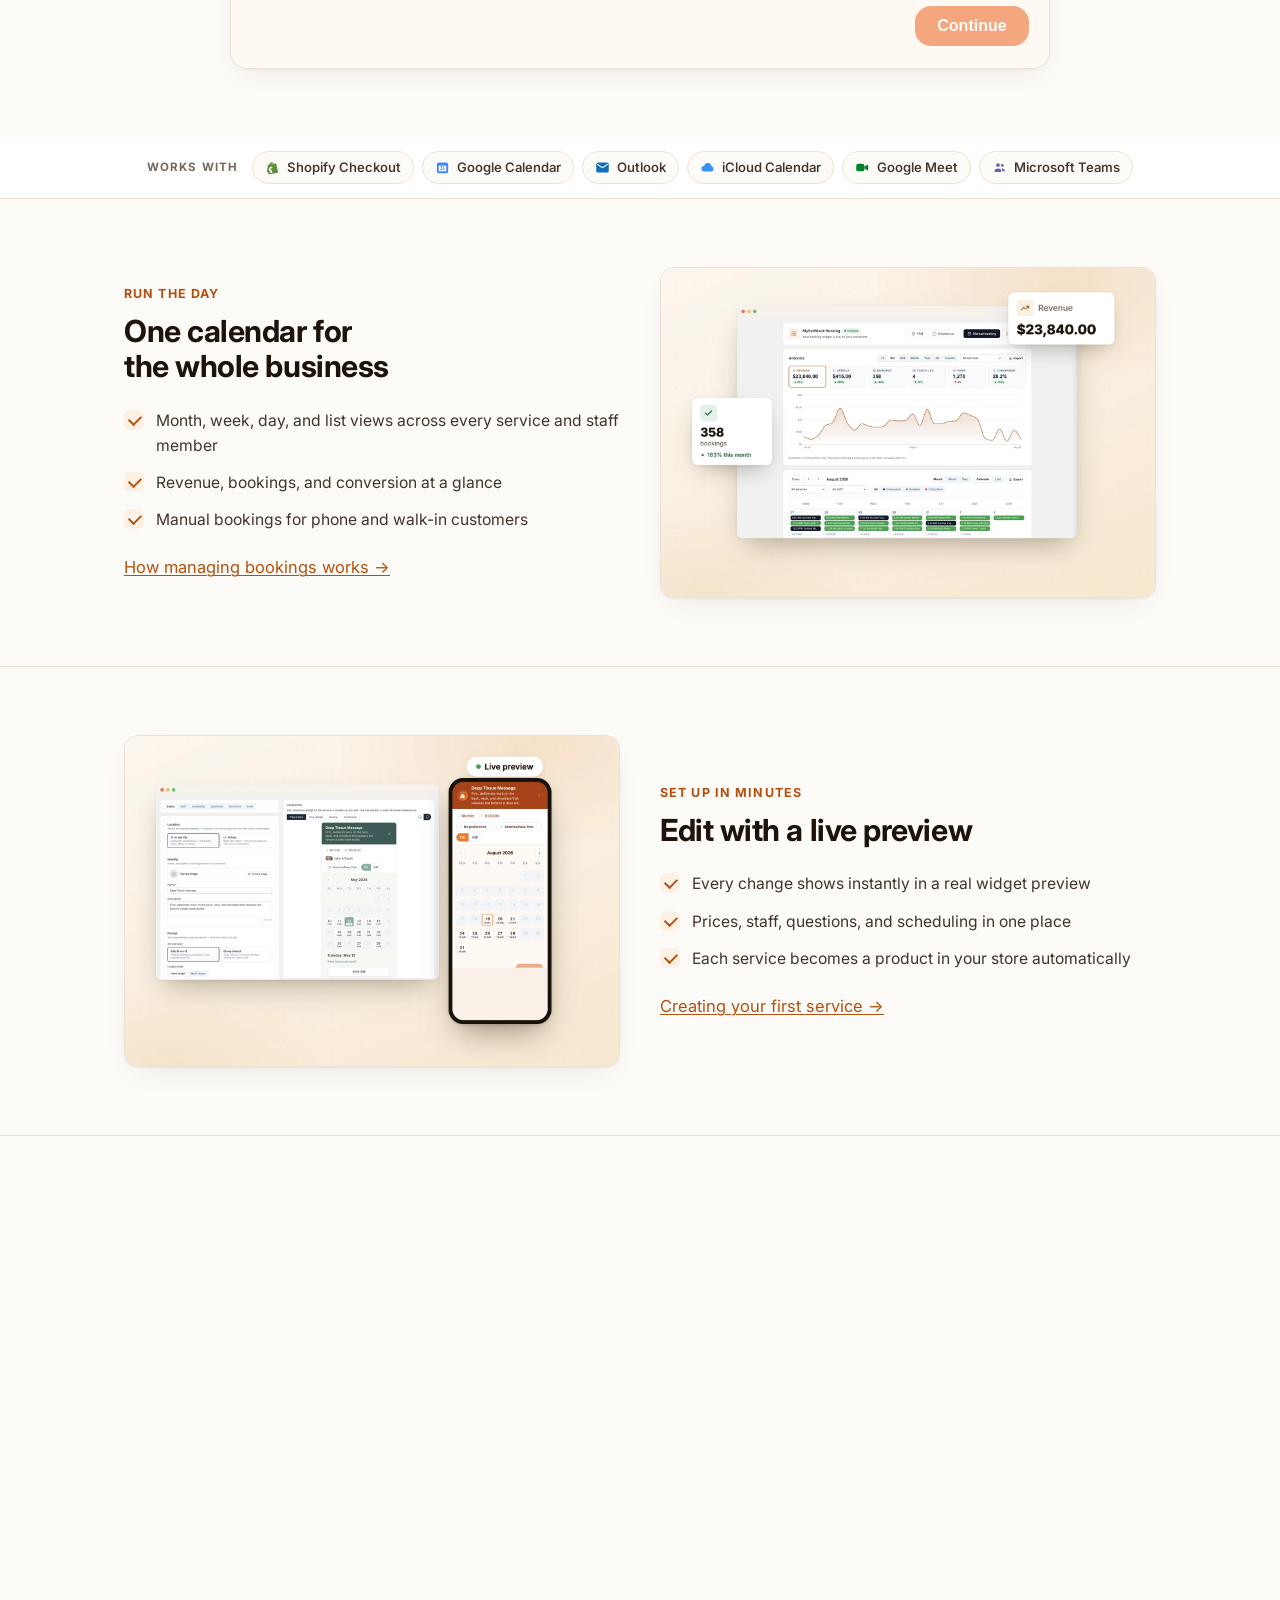
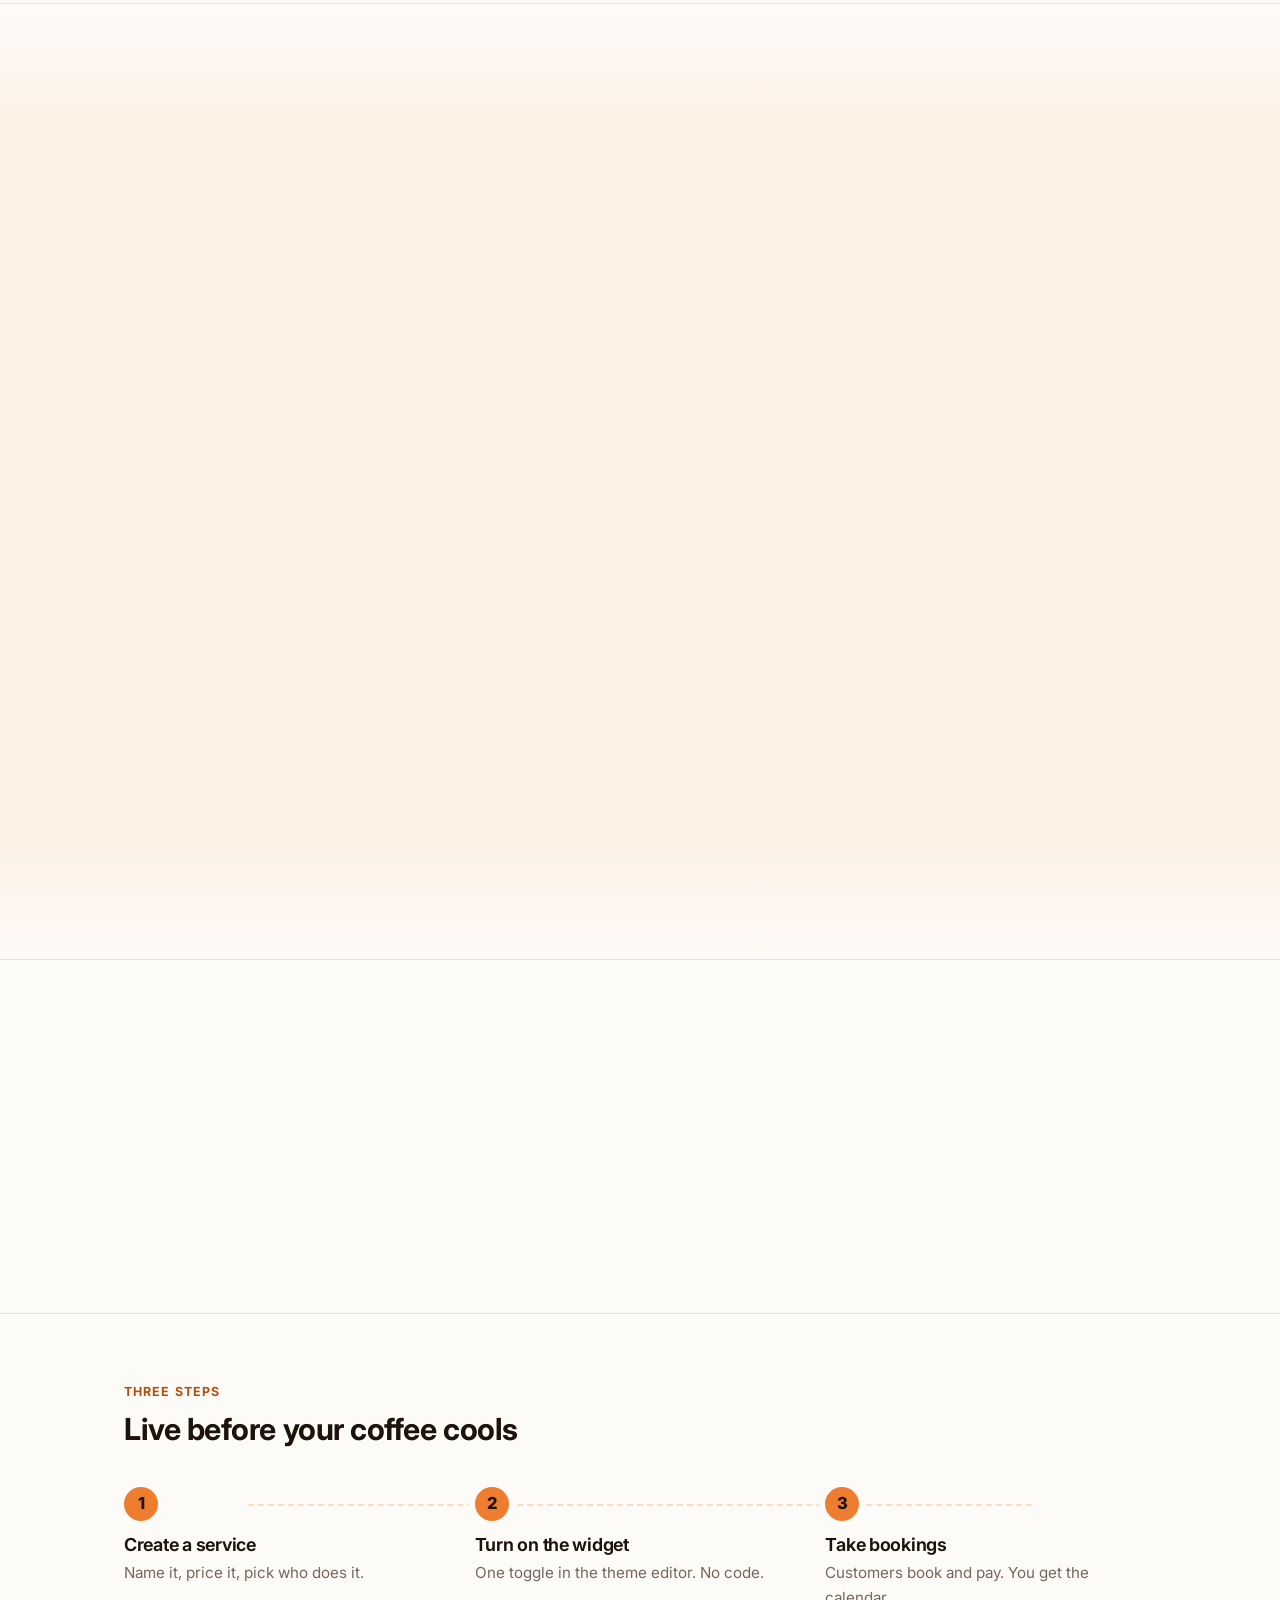
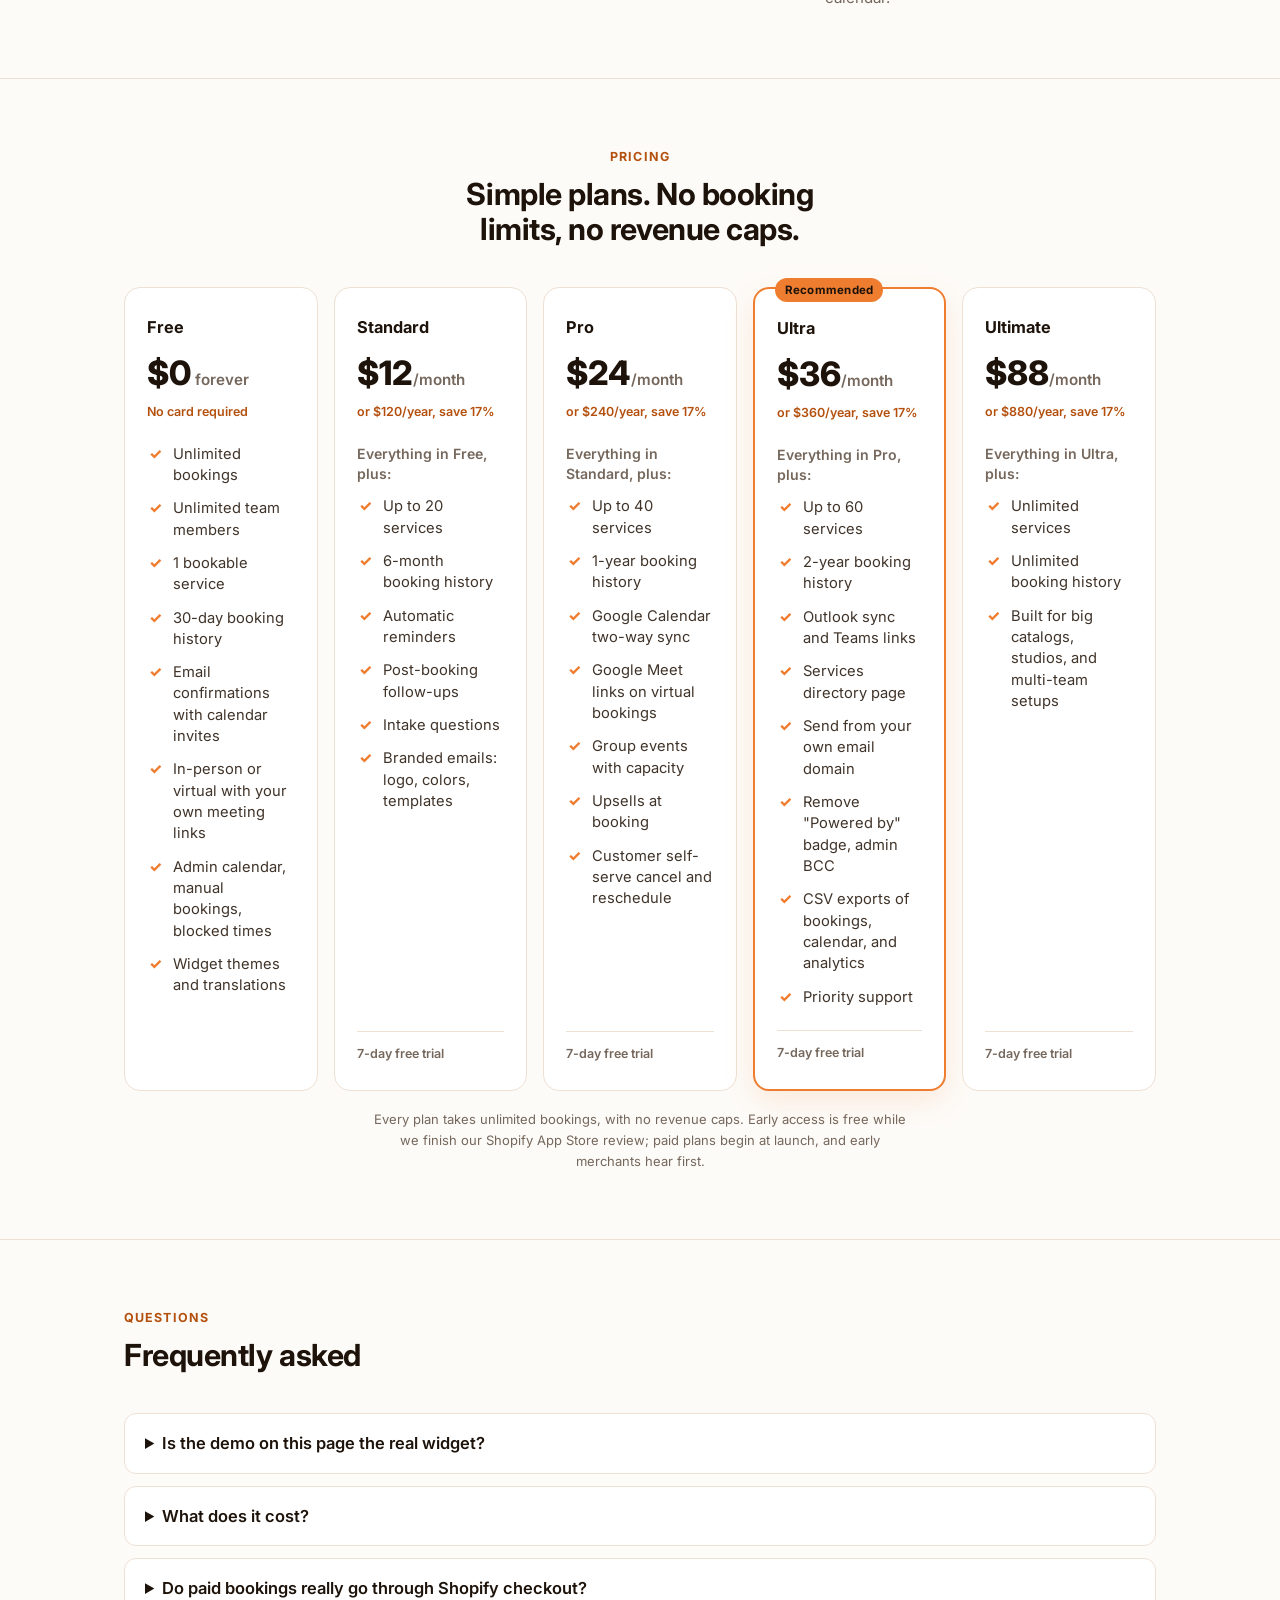
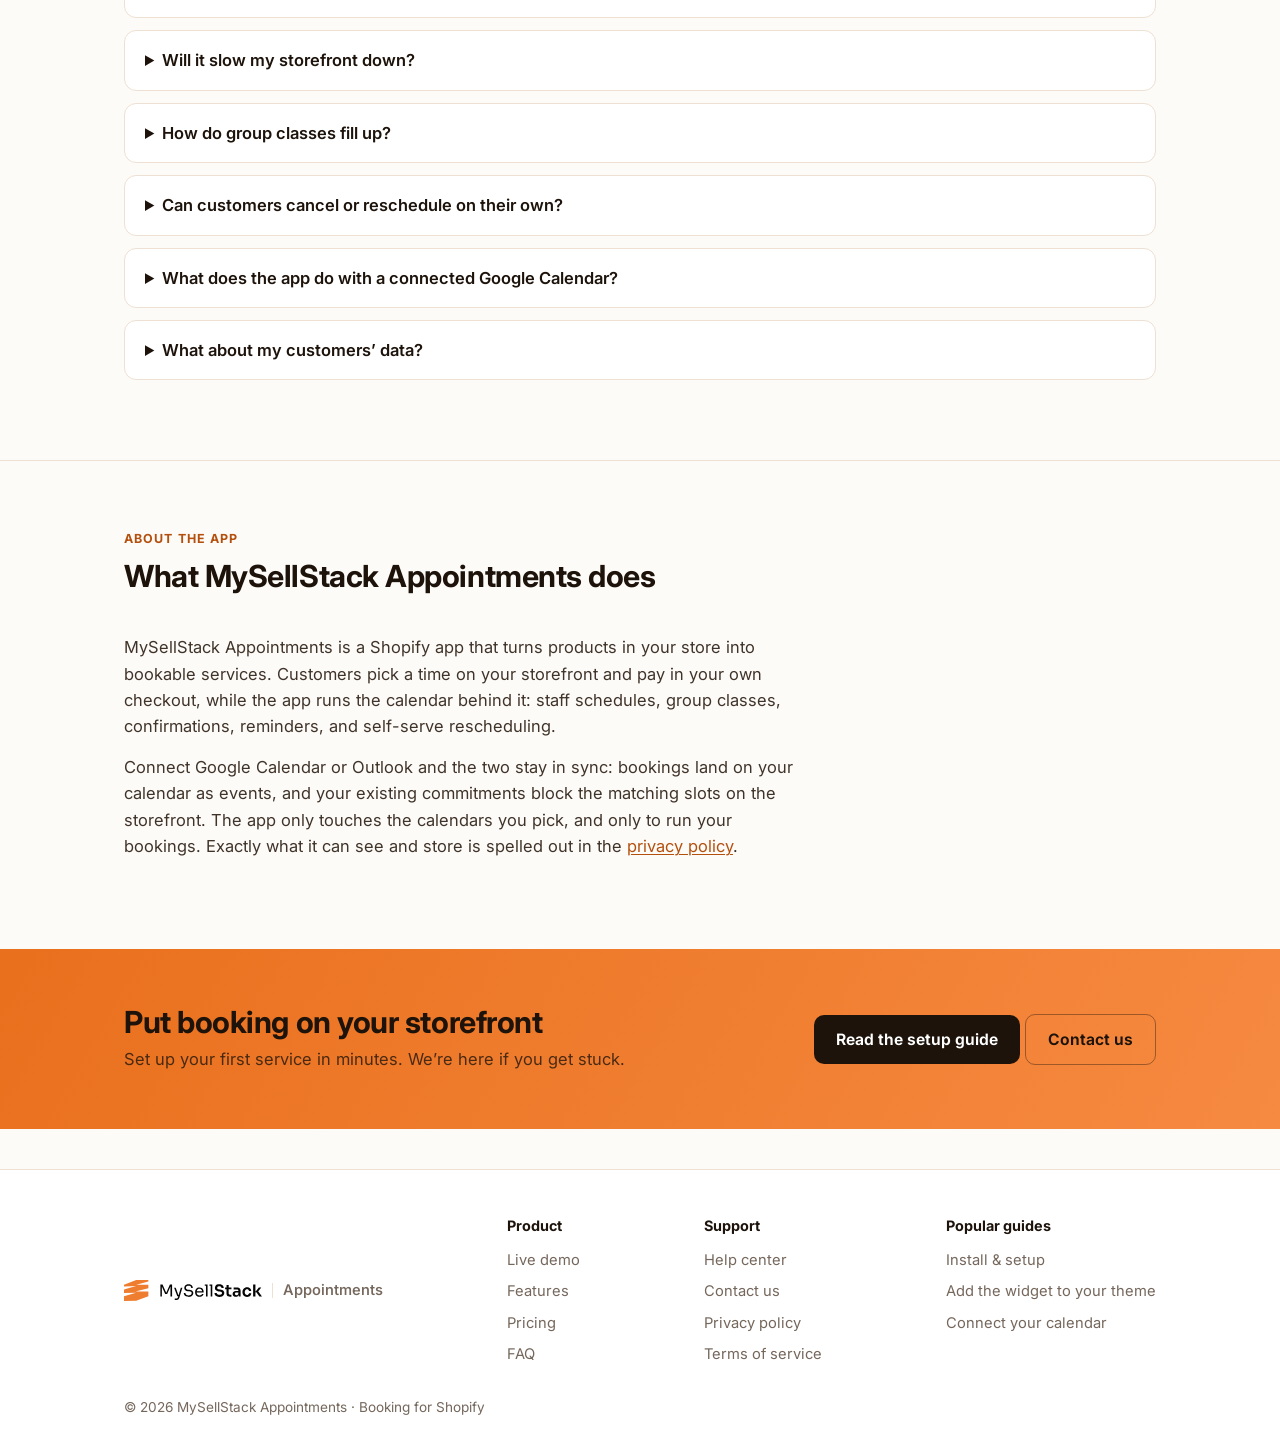
==== commit db1b341c: "Center the hero lede .hero p.lede's margin shorthand outranked .hero-center .lede's auto margins (sa" ====
--- a/index.html
+++ b/index.html
@@ -18,7 +18,7 @@
   <link rel="preconnect" href="https://fonts.gstatic.com" crossorigin>
   <link rel="stylesheet" href="https://fonts.googleapis.com/css2?family=Inter:wght@400;500;650;700;800&display=swap">
   <script>document.documentElement.classList.add("js");</script>
-  <link rel="stylesheet" href="css/site.css?v=5">
+  <link rel="stylesheet" href="css/site.css?v=6">
 </head>
 <body class="v3">
 
--- a/css/site.css
+++ b/css/site.css
@@ -401,7 +401,10 @@
   font-size: clamp(38px, 6vw, 62px); font-weight: 800; letter-spacing: -0.03em;
   margin: 18px auto 0; max-width: 820px;
 }
-.hero-center .lede { max-width: 640px; margin: 20px auto 0; }
+/* p.lede (not just .lede): must outrank `.hero p.lede`'s margin above,
+   whose `margin: 18px 0 28px` was zeroing the auto-centering and left
+   the 640px text box hanging left inside the centered hero. */
+.hero-center p.lede { max-width: 640px; margin: 20px auto 0; text-wrap: balance; }
 .cta-center { justify-content: center; }
 .btn-lg { padding: 13px 26px; font-size: 16px; }
 .eyebrow-live {
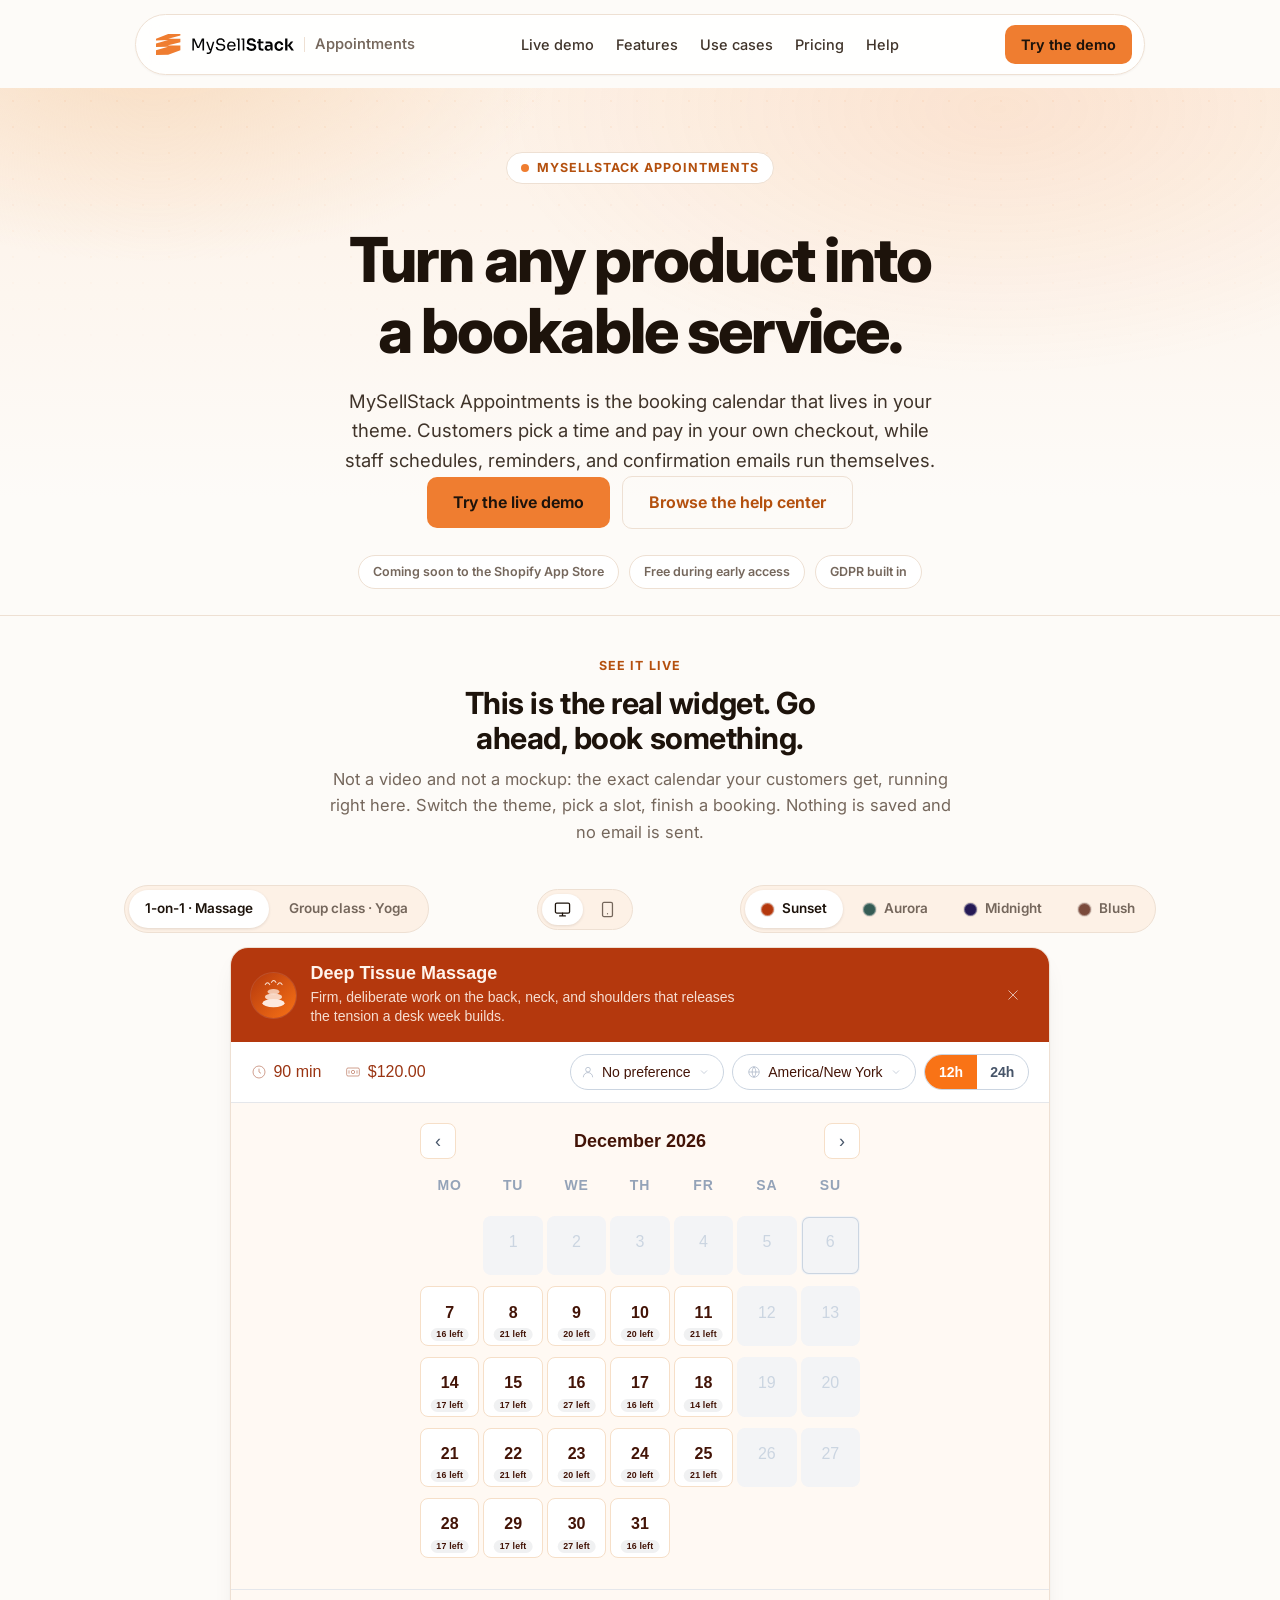
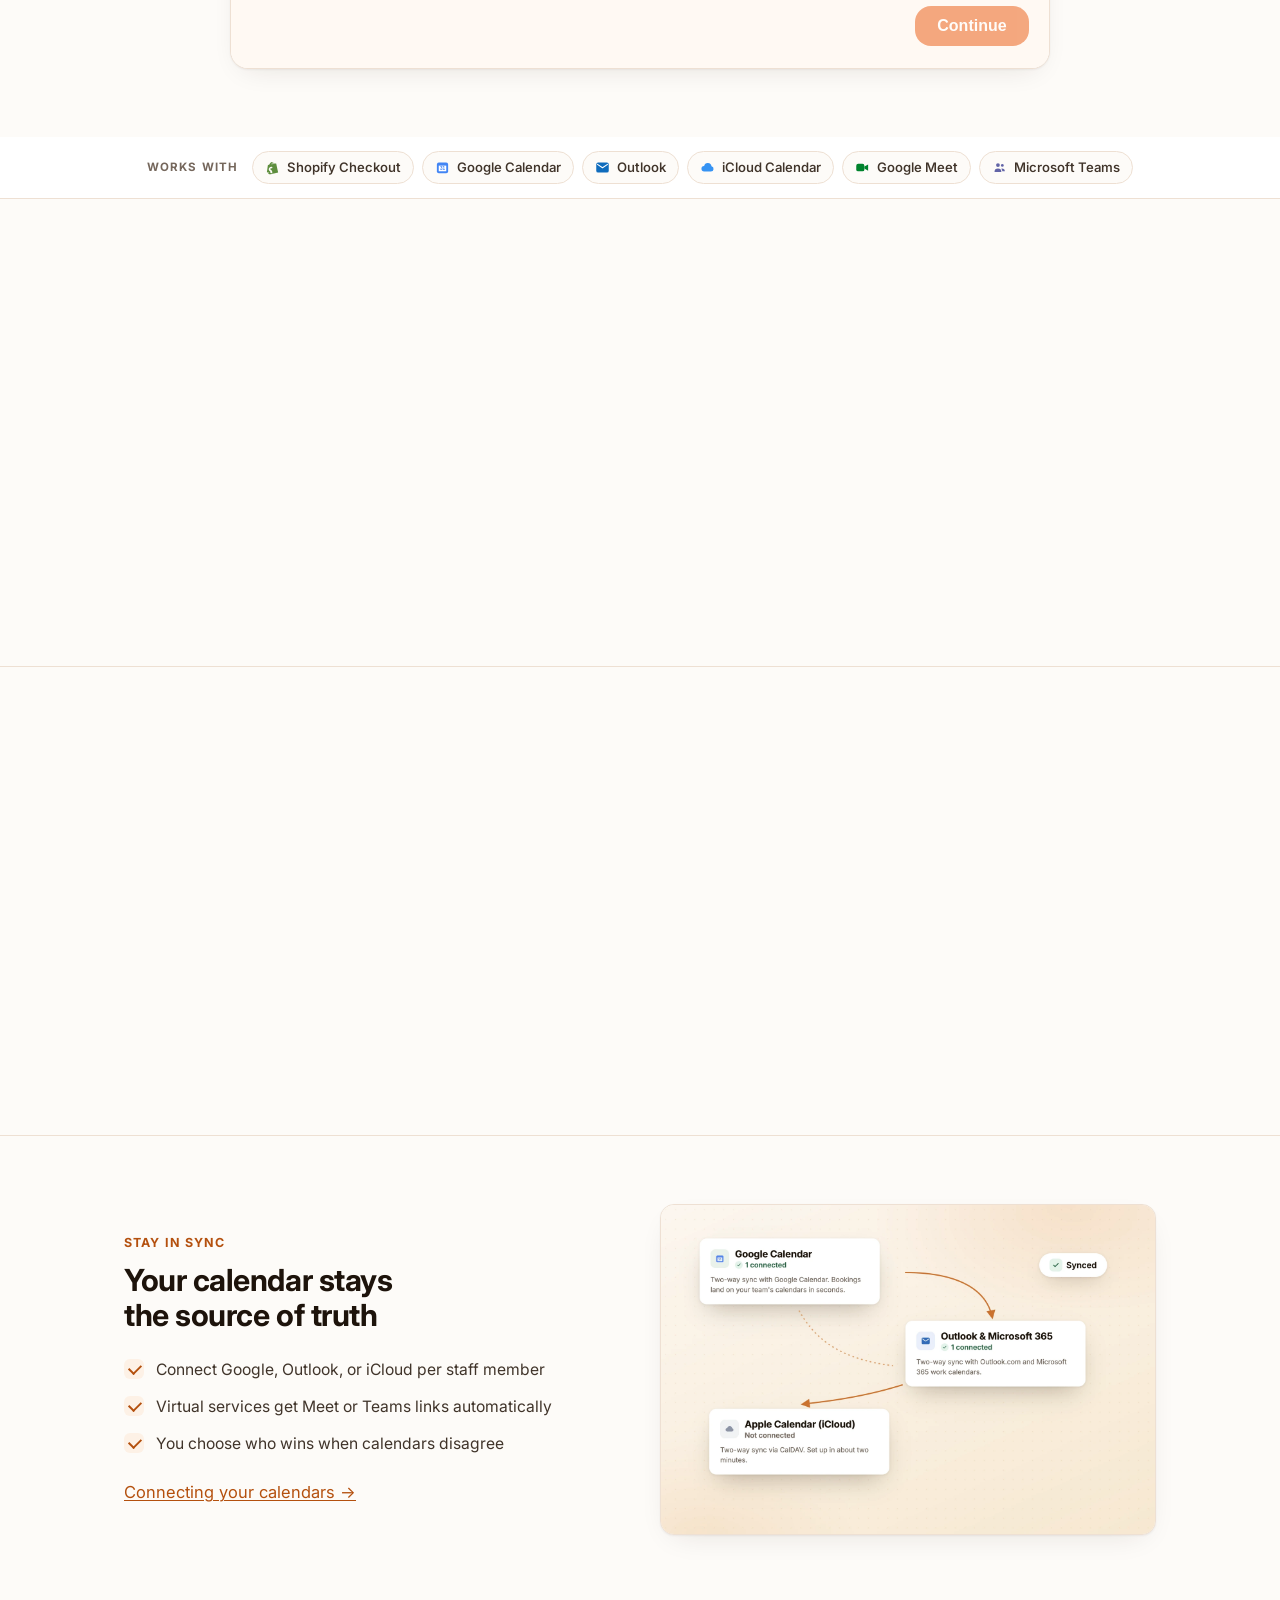
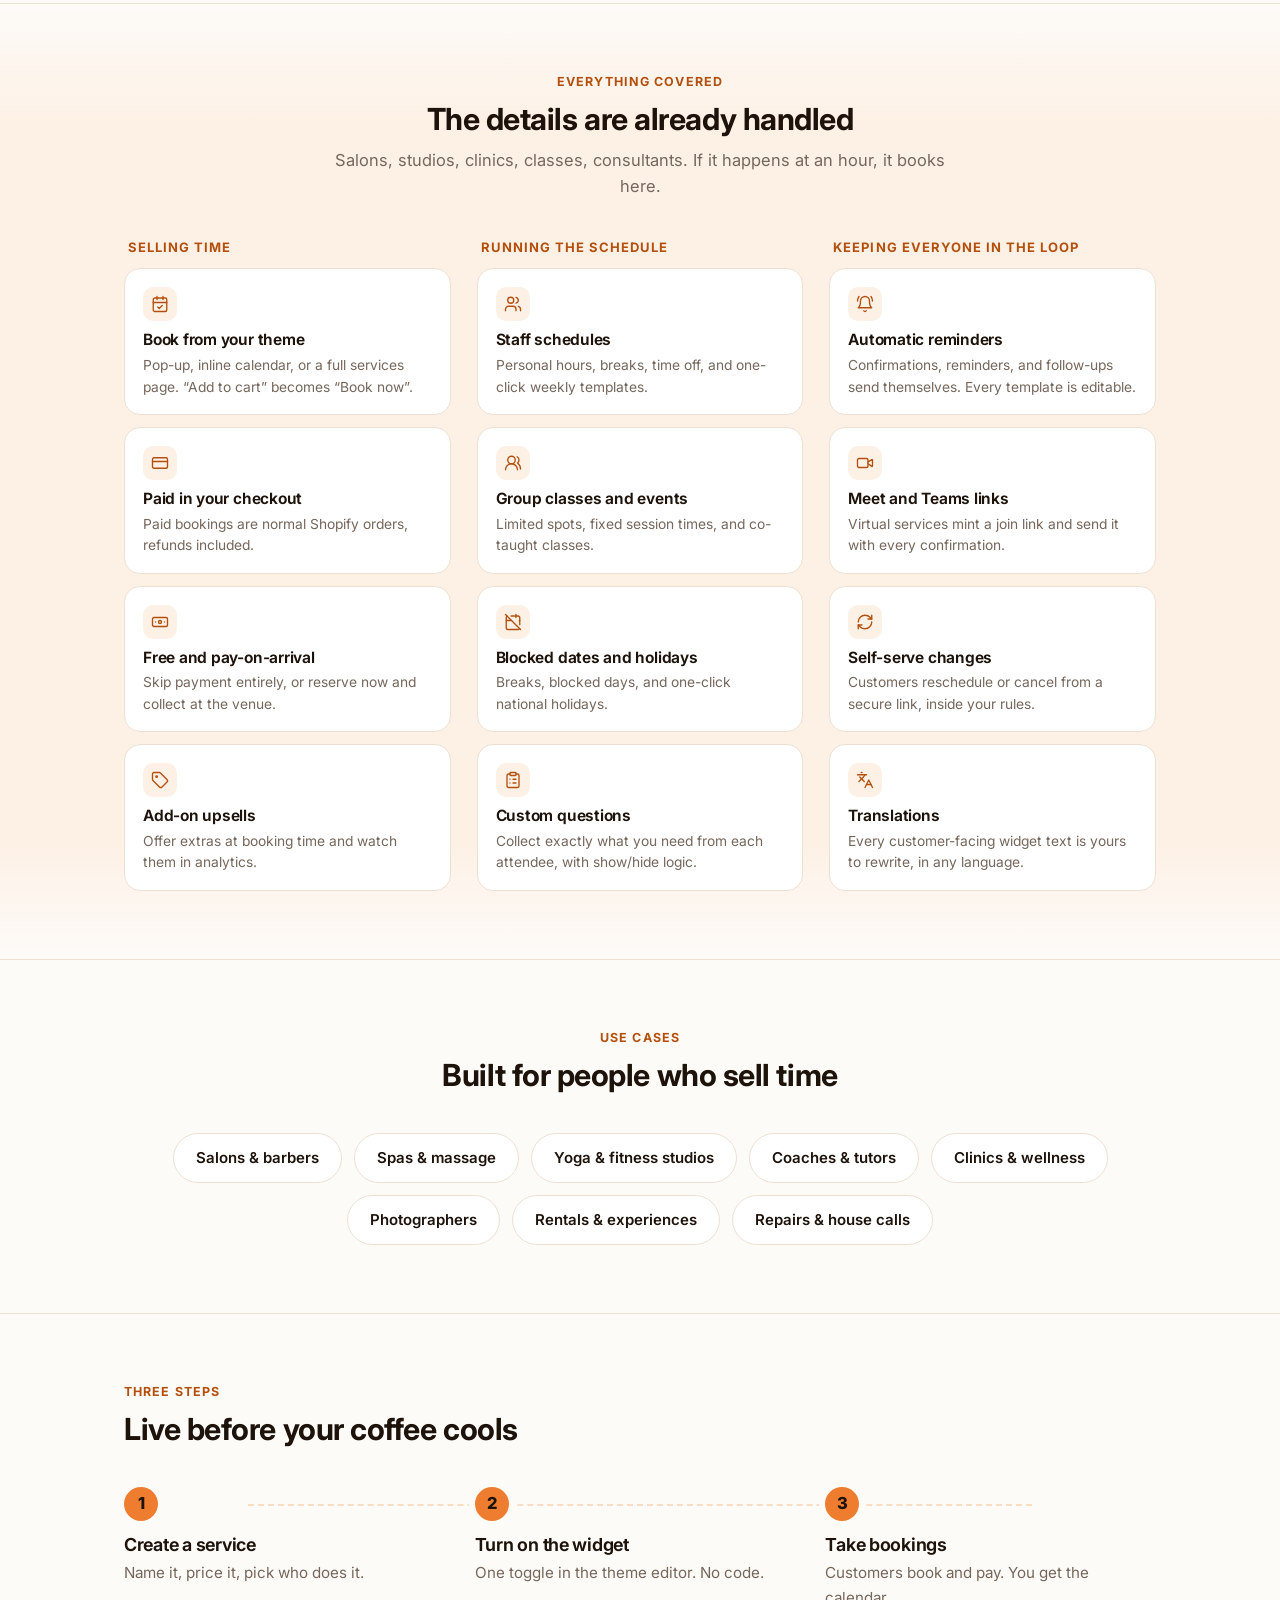
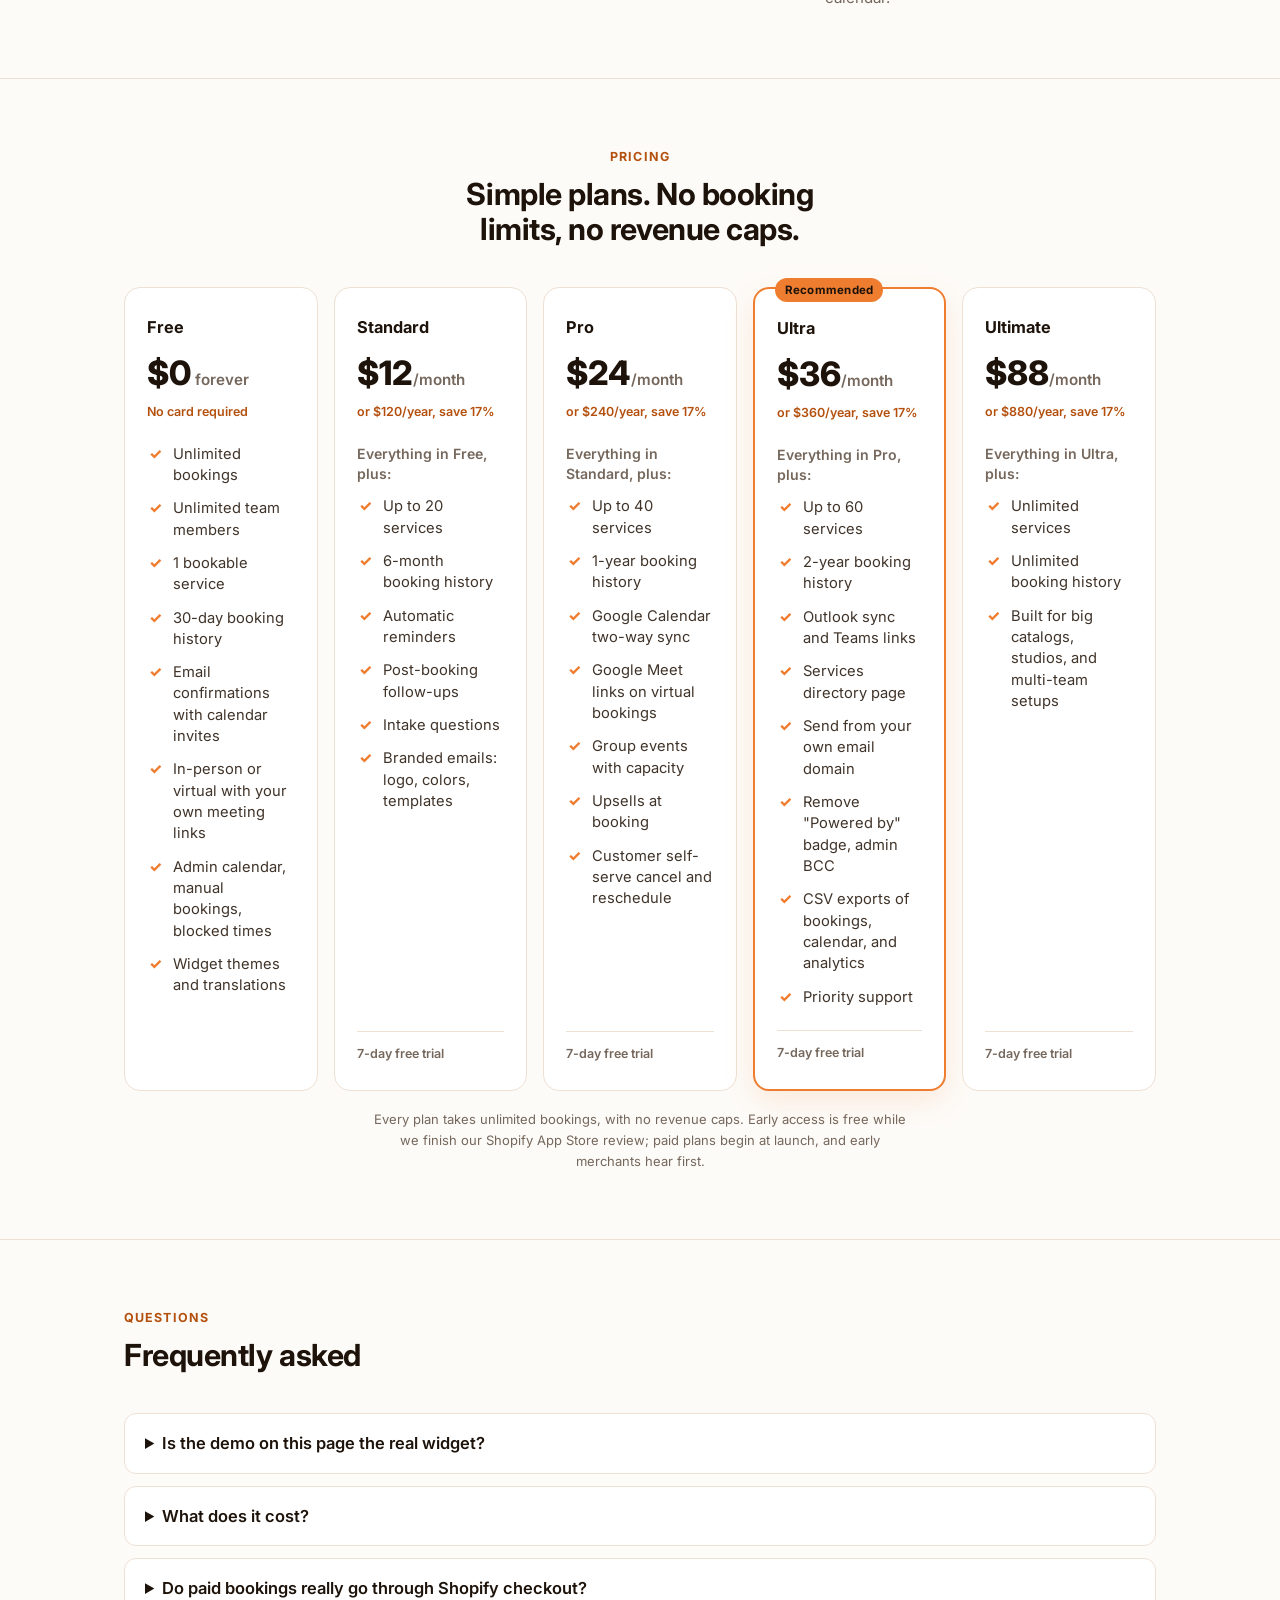
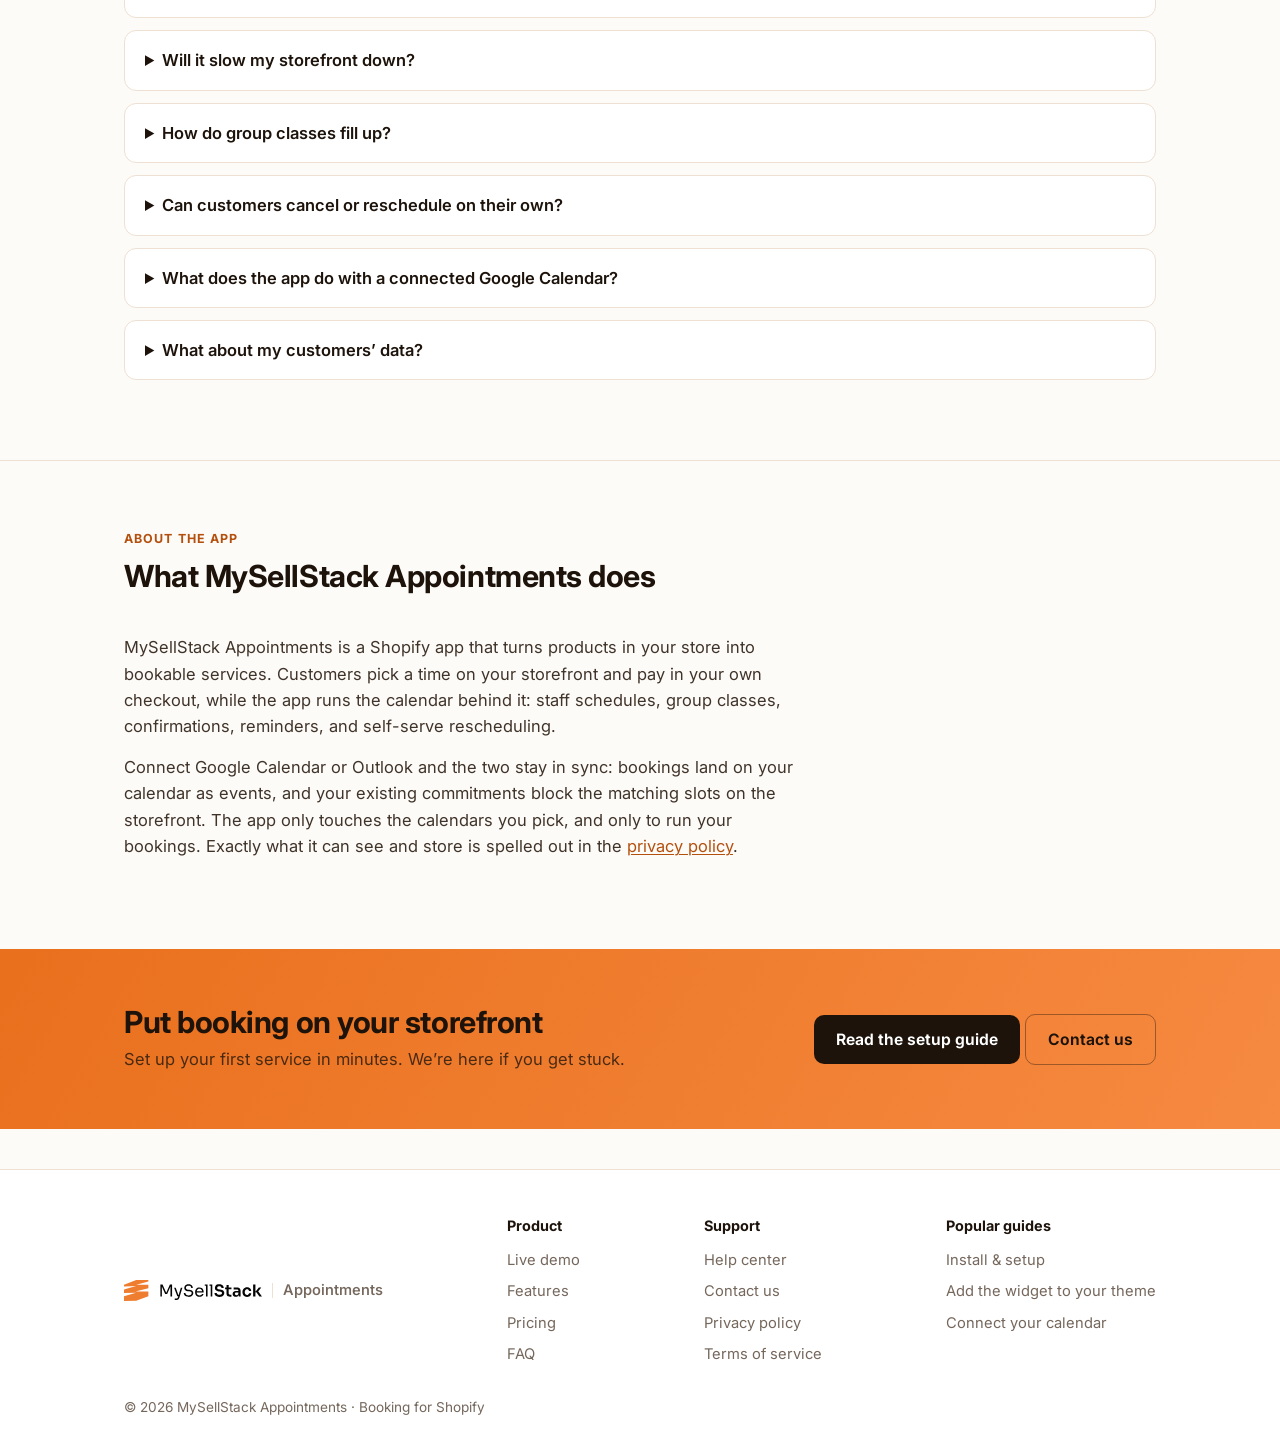
==== commit 6d335d32: "Make the app name machine-readable on the homepage The OAuth branding checker still reported a name " ====
--- a/index.html
+++ b/index.html
@@ -10,8 +10,22 @@
   <meta property="og:title" content="MySellStack Appointments · Appointment booking for Shopify">
   <meta property="og:description" content="Turn any product into a bookable service. Try the real booking widget live, right on the homepage.">
   <meta property="og:url" content="https://mysellstack.com/">
+  <meta property="og:site_name" content="MySellStack Appointments">
   <meta property="og:image" content="https://mysellstack.com/assets/home-hero-scene.webp">
   <meta name="twitter:card" content="summary_large_image">
+  <script type="application/ld+json">
+  {
+    "@context": "https://schema.org",
+    "@type": "SoftwareApplication",
+    "name": "MySellStack Appointments",
+    "url": "https://mysellstack.com/",
+    "applicationCategory": "BusinessApplication",
+    "operatingSystem": "Web",
+    "description": "MySellStack Appointments is a Shopify app that adds appointment booking to your storefront. Customers pick a time and pay in your own checkout, while the app runs staff schedules, group classes, reminders, and two-way calendar sync with Google Calendar and Outlook.",
+    "offers": { "@type": "Offer", "price": "0", "priceCurrency": "USD" },
+    "publisher": { "@type": "Organization", "name": "MySellStack", "url": "https://mysellstack.com/" }
+  }
+  </script>
   <link rel="icon" href="data:image/svg+xml,%3Csvg xmlns='http://www.w3.org/2000/svg' viewBox='0 0 64 64'%3E%3Crect width='64' height='64' rx='14' fill='%23ef7d30'/%3E%3Cpolygon fill='%23040404' transform='translate(10.4 13.35) scale(0.877)' points='24.8 9.45 49.27 3.16 49.27 .05 24.65 0 24.65 0 0 9.83 0 12.93 24.46 12.3 24.63 12.25 24.63 12.35 24.46 12.35 0 19.34 0 26.49 24.46 25.86 24.63 25.81 24.63 25.99 24.46 25.99 24.46 26 0 32.97 0 42.52 24.46 41.9 24.59 41.89 24.6 41.89 24.64 41.87 49.27 32.74 49.27 23.2 24.8 23.14 24.8 23.13 24.64 23.18 24.64 23.01 24.8 23.01 49.27 16.72 49.27 9.57 24.64 9.45 24.8 9.45'/%3E%3C/svg%3E">
   <link rel="apple-touch-icon" href="assets/brand/apple-touch-icon.png">
   <link rel="preconnect" href="https://fonts.googleapis.com">
@@ -24,7 +38,7 @@
 
 <header class="pill-nav" id="top">
   <div class="pill-nav-inner">
-    <a class="brand" href="index.html"><img class="brand-logo" src="assets/brand/mysellstack-wordmark.svg" alt="MySellStack" width="279" height="43"><span class="brand-sub">Appointments</span></a>
+    <a class="brand" href="index.html"><img class="brand-logo" src="assets/brand/mysellstack-wordmark.svg" alt="MySellStack Appointments" width="279" height="43"><span class="brand-sub" aria-hidden="true">Appointments</span></a>
     <nav class="pill-links">
       <a href="#demo">Live demo</a>
       <a href="#features">Features</a>
@@ -39,7 +53,7 @@
 <main>
   <section class="hero hero-center">
     <div class="wrap">
-      <span class="eyebrow eyebrow-live"><span class="pulse"></span>Appointment booking for Shopify</span>
+      <span class="eyebrow eyebrow-live"><span class="pulse"></span>MySellStack Appointments</span>
       <h1>Turn any product into<br>a bookable service.</h1>
       <p class="lede">
         MySellStack Appointments is the booking calendar that lives in your
@@ -457,7 +471,7 @@
 
 <footer class="site-foot">
   <div class="wrap foot-grid">
-    <a class="brand" href="index.html"><img class="brand-logo" src="assets/brand/mysellstack-wordmark.svg" alt="MySellStack" width="279" height="43"><span class="brand-sub">Appointments</span></a>
+    <a class="brand" href="index.html"><img class="brand-logo" src="assets/brand/mysellstack-wordmark.svg" alt="MySellStack Appointments" width="279" height="43"><span class="brand-sub" aria-hidden="true">Appointments</span></a>
     <nav aria-label="Product">
       <strong>Product</strong>
       <a href="#demo">Live demo</a>
